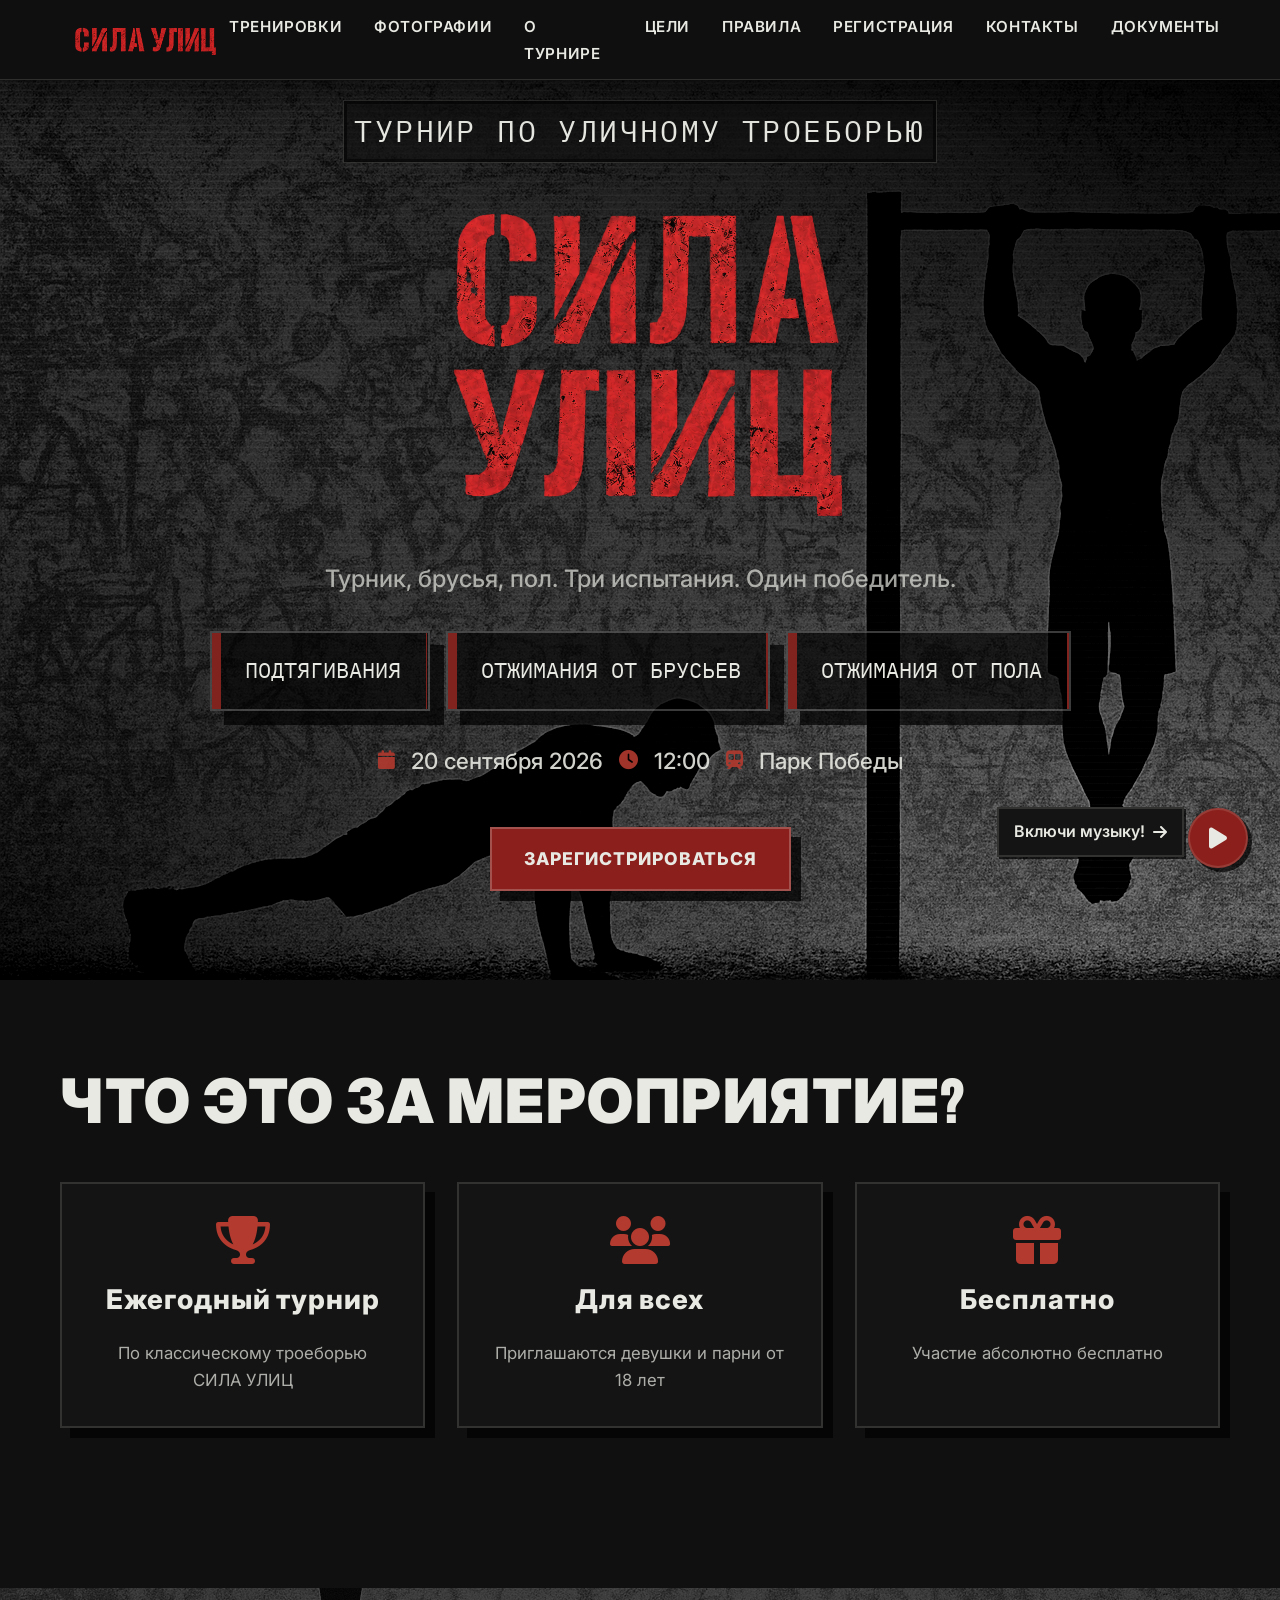
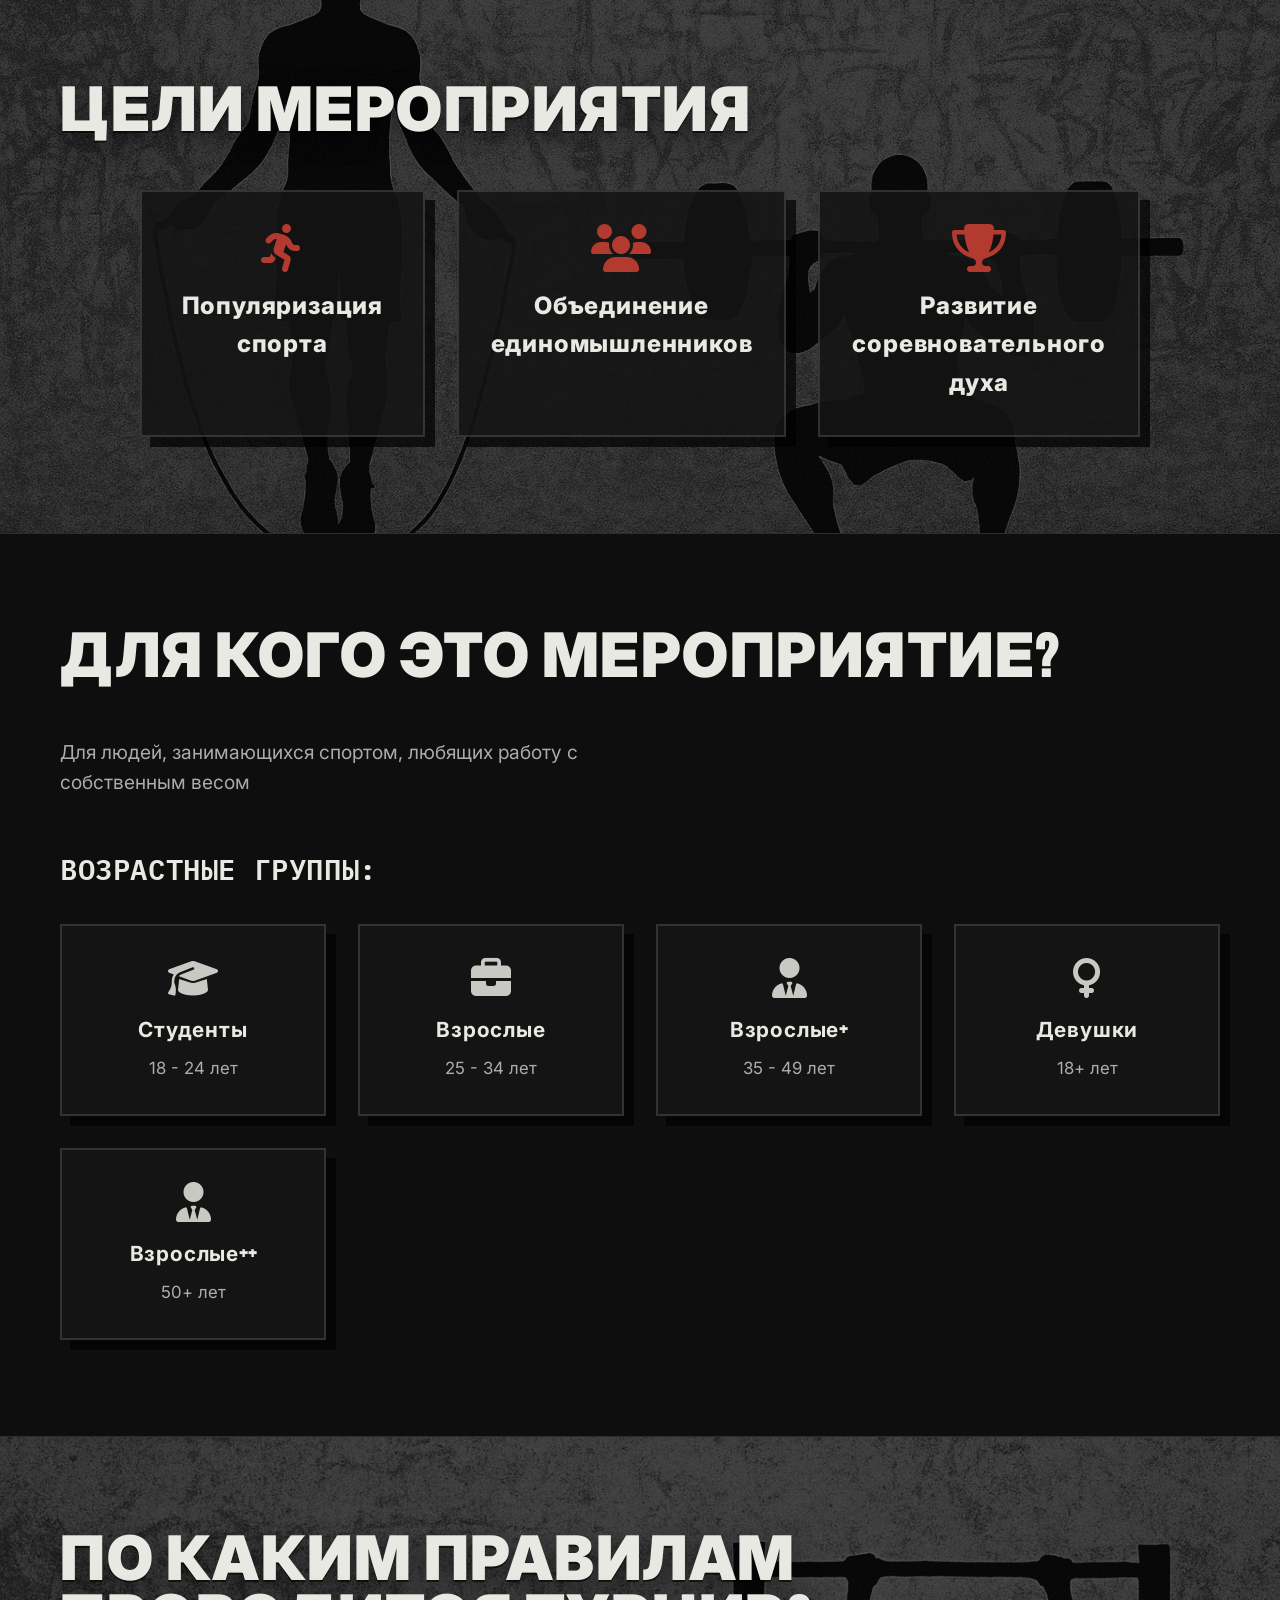
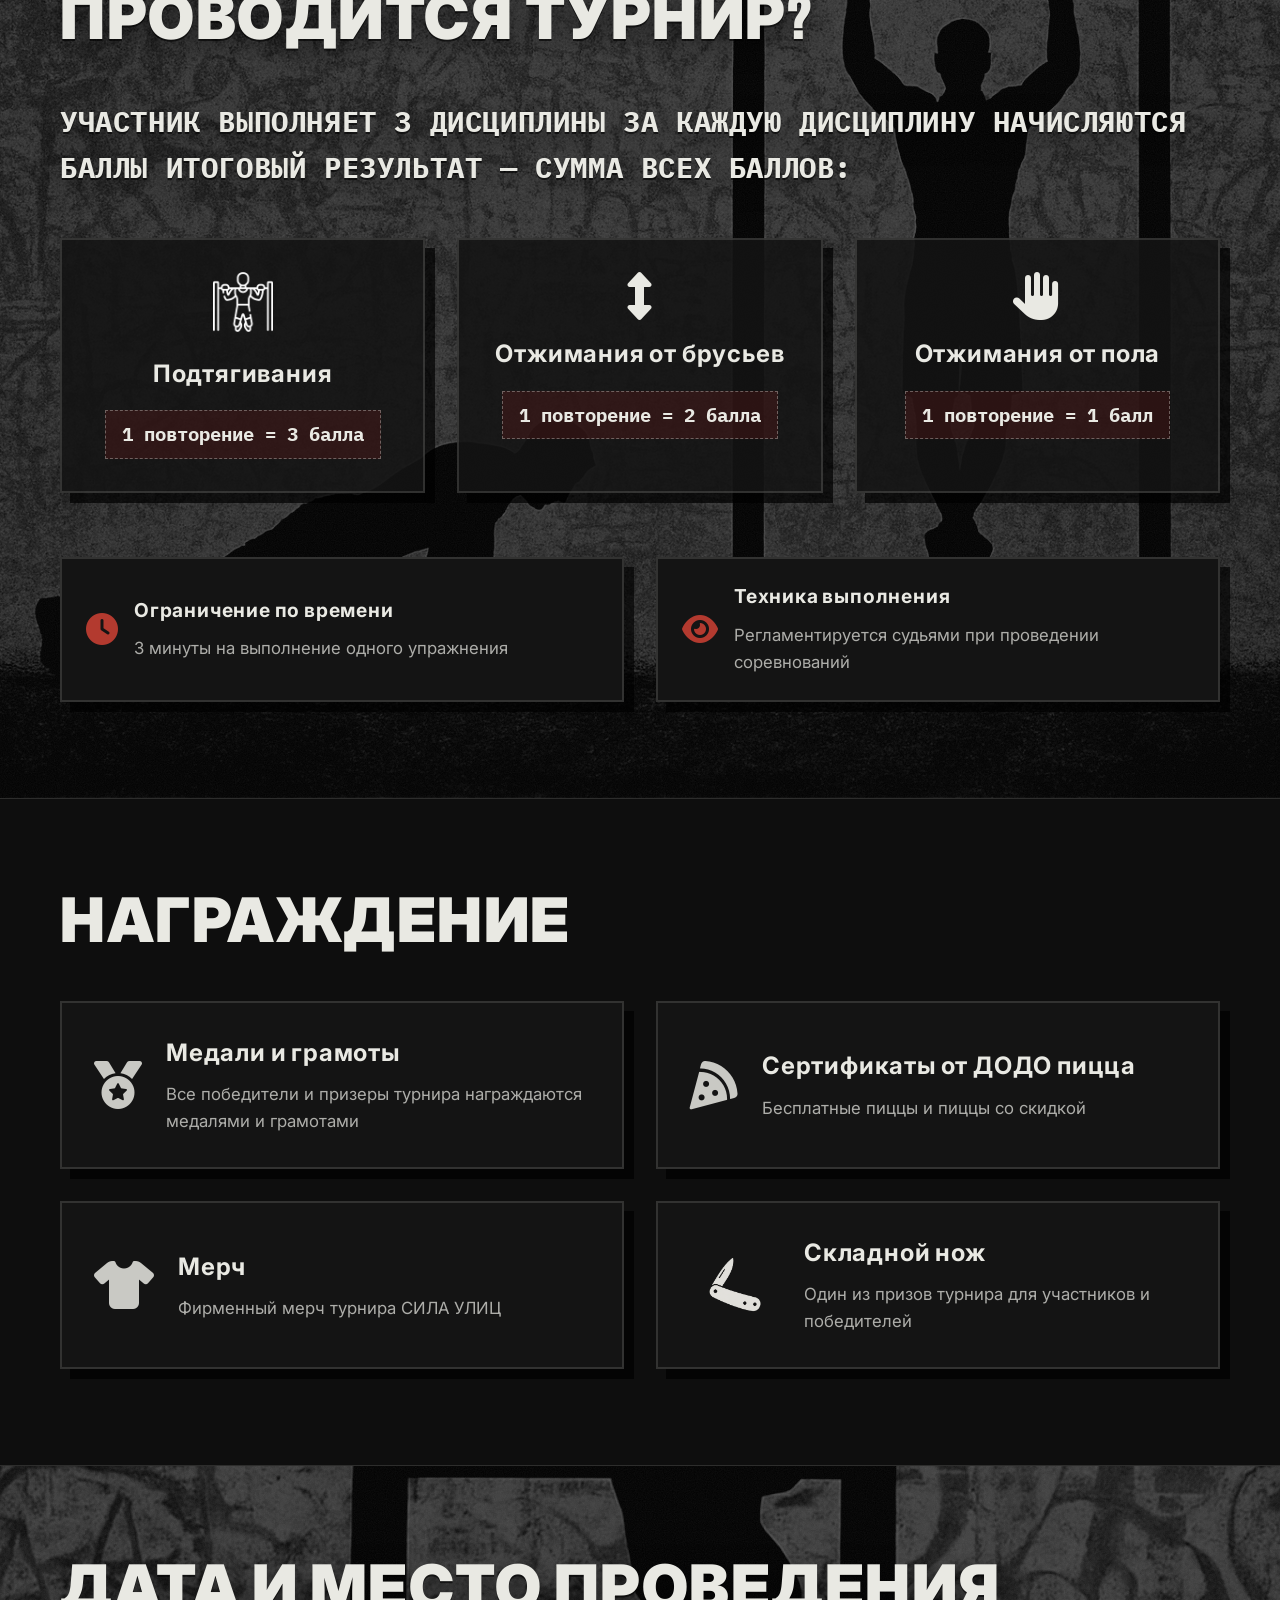
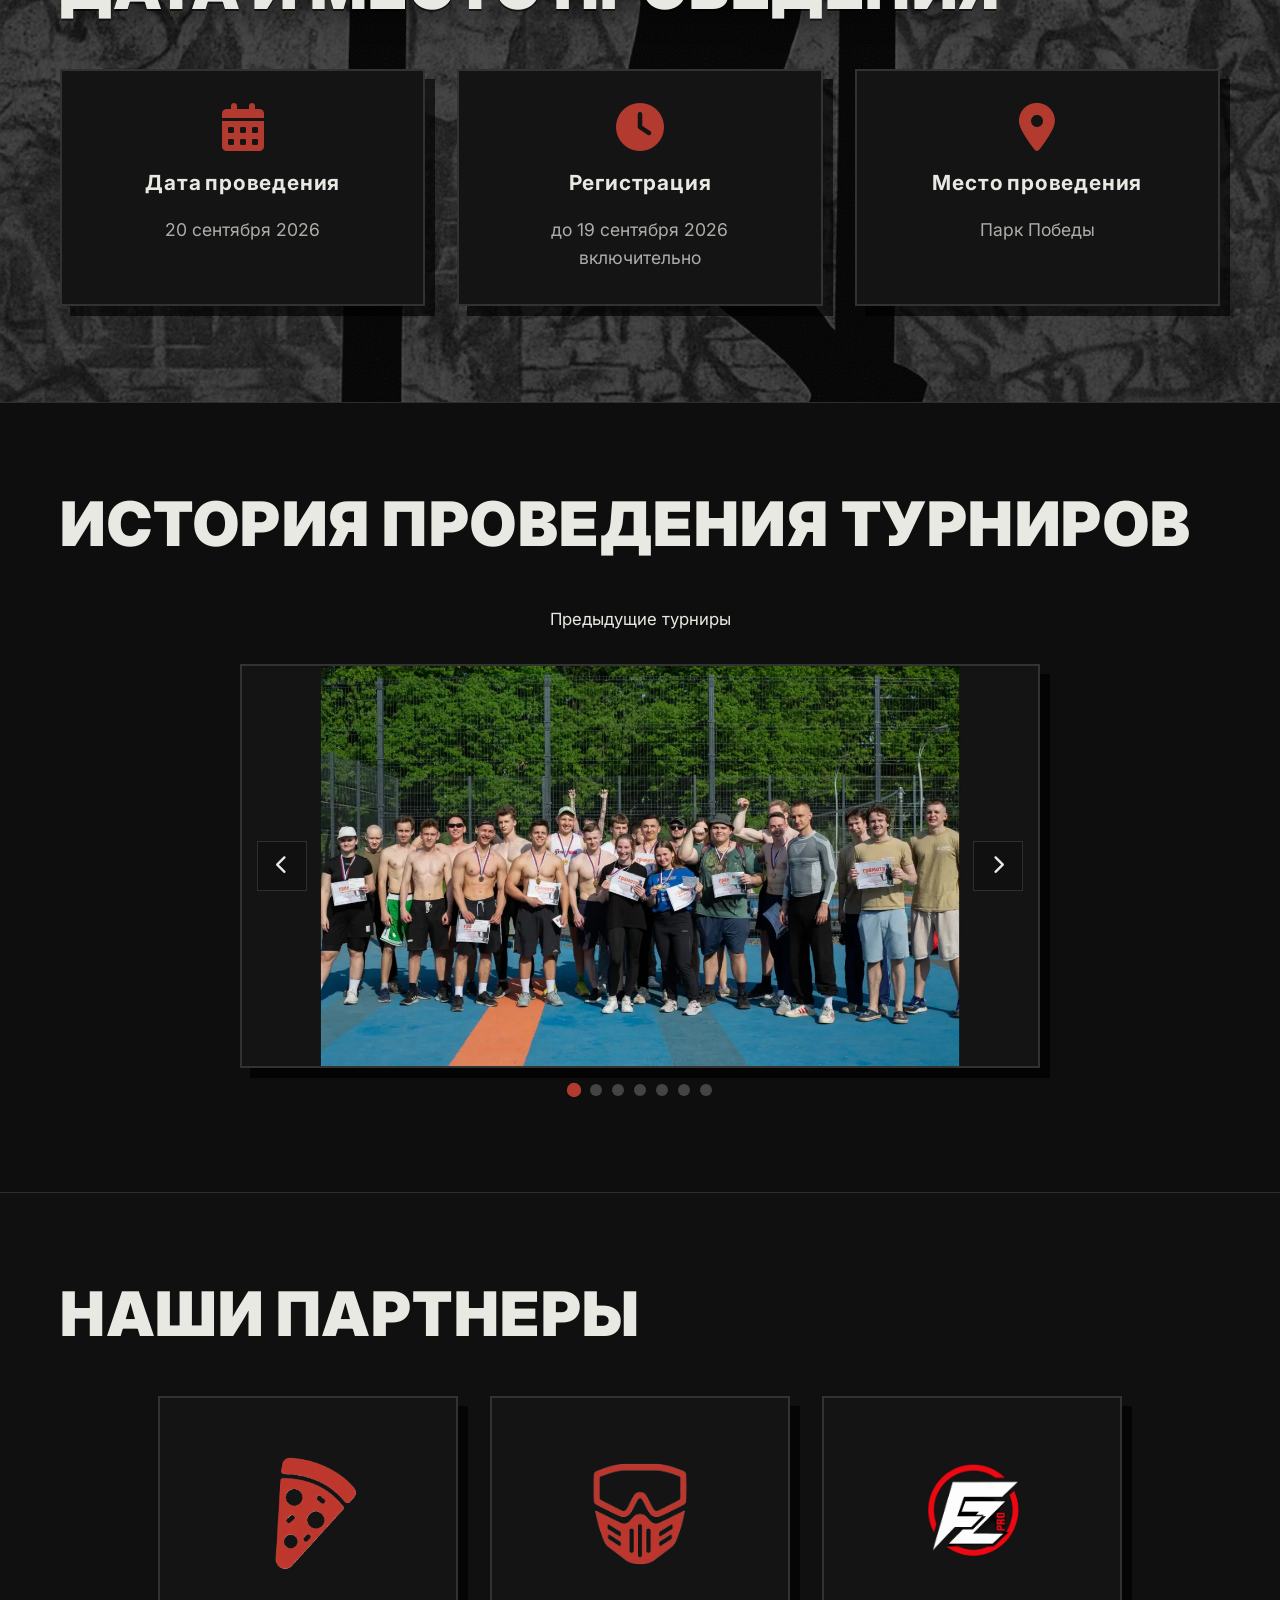
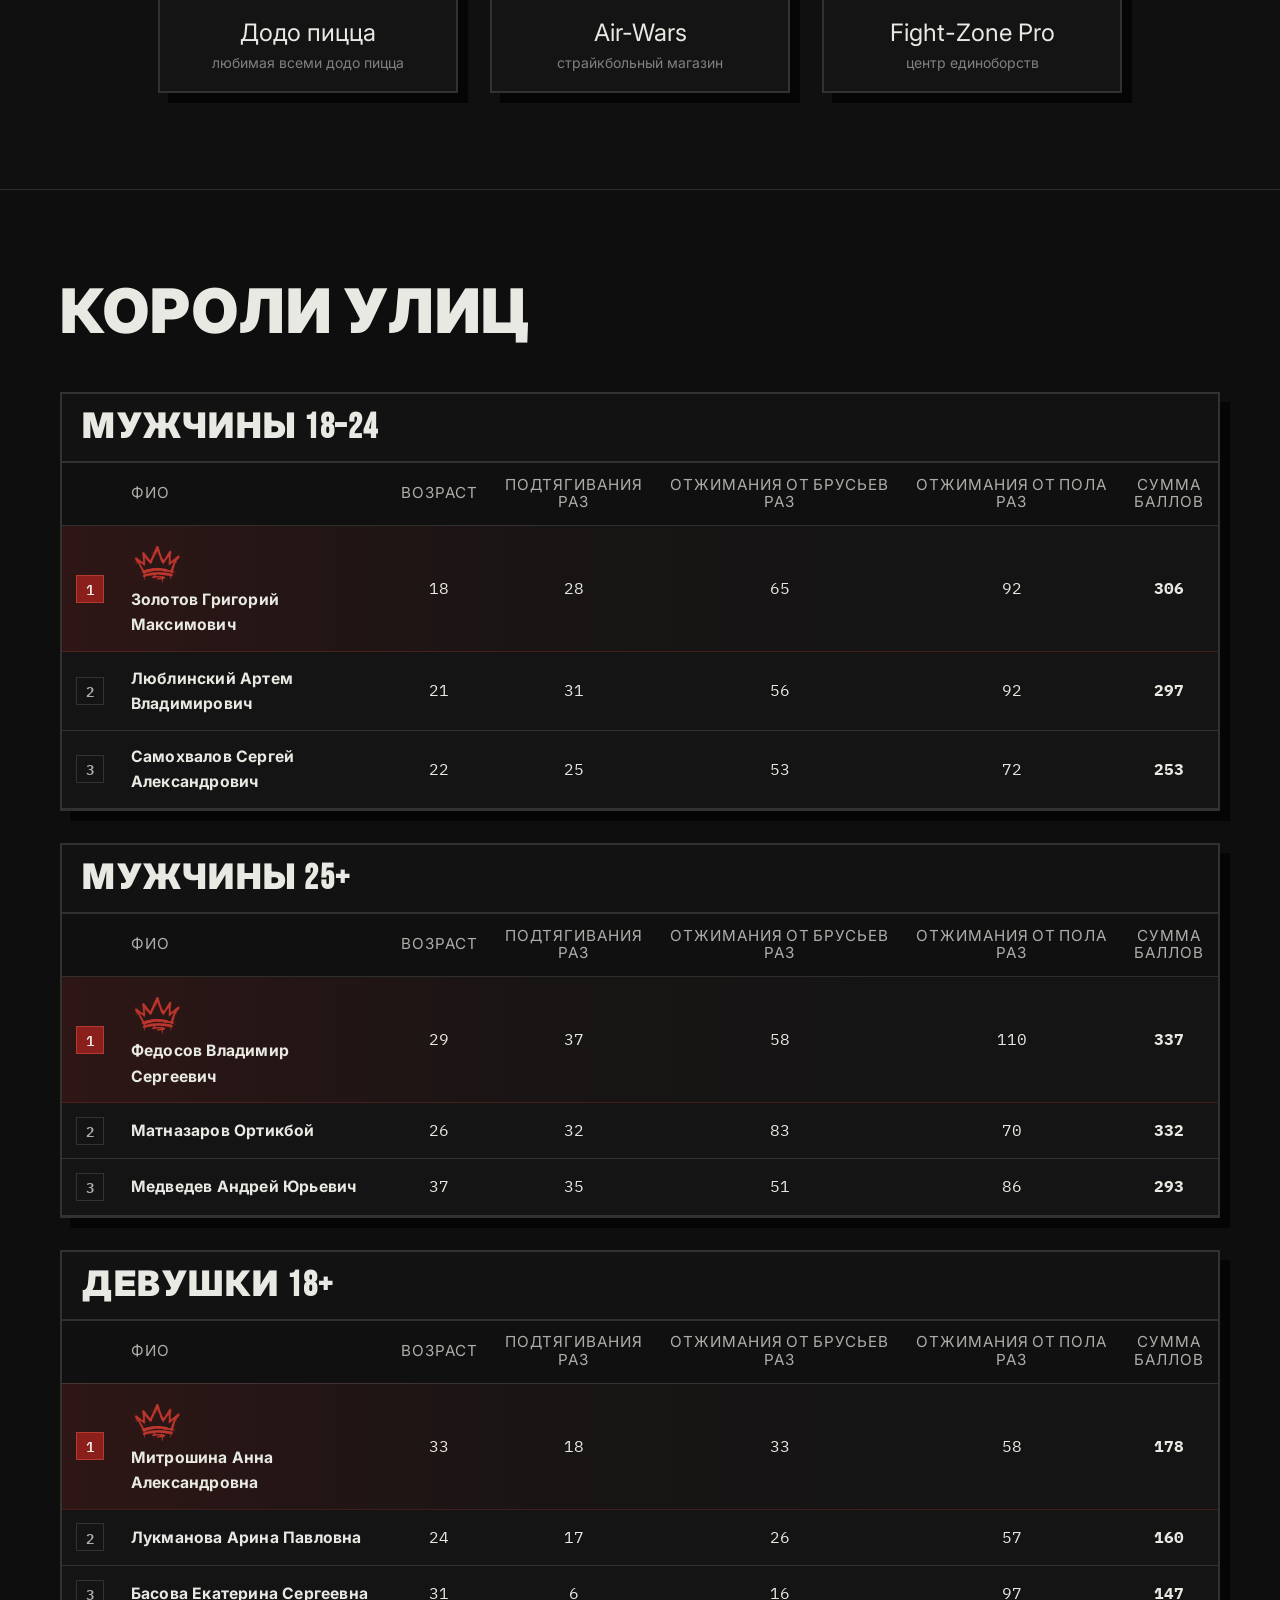
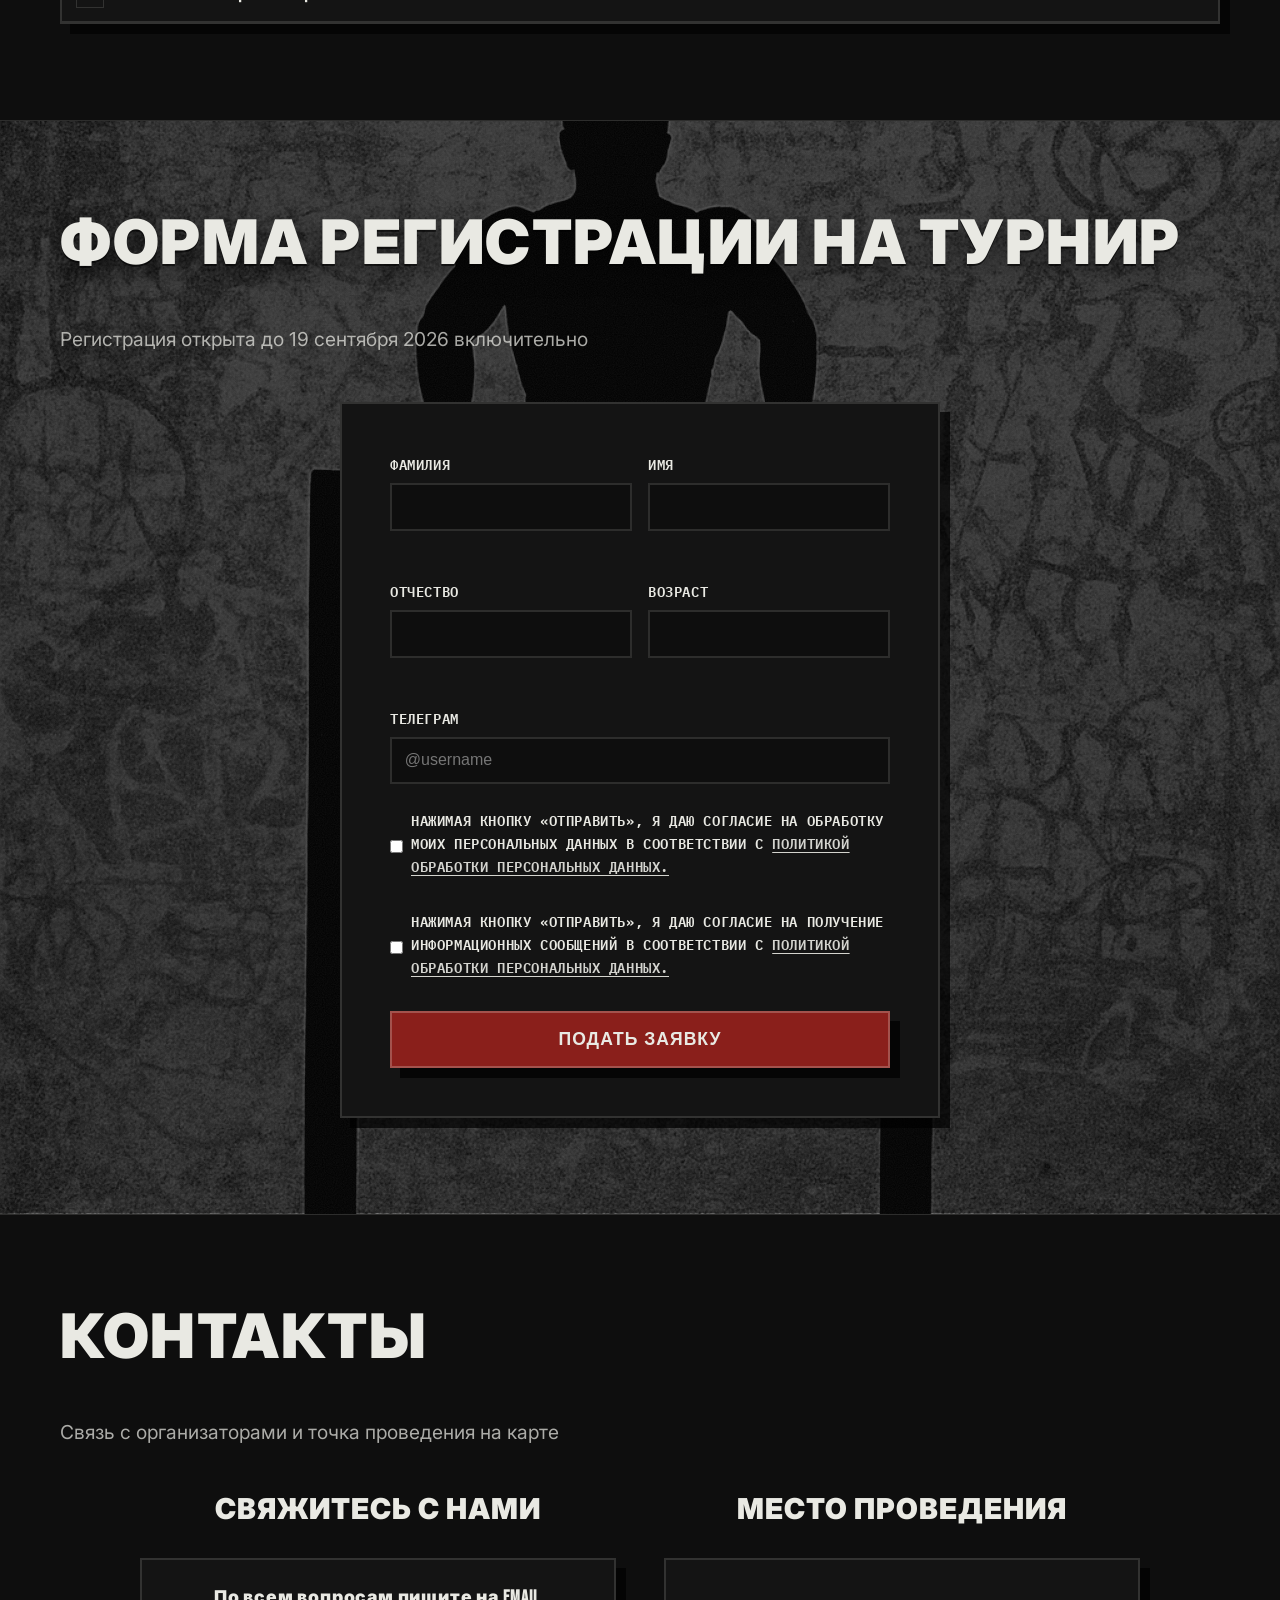
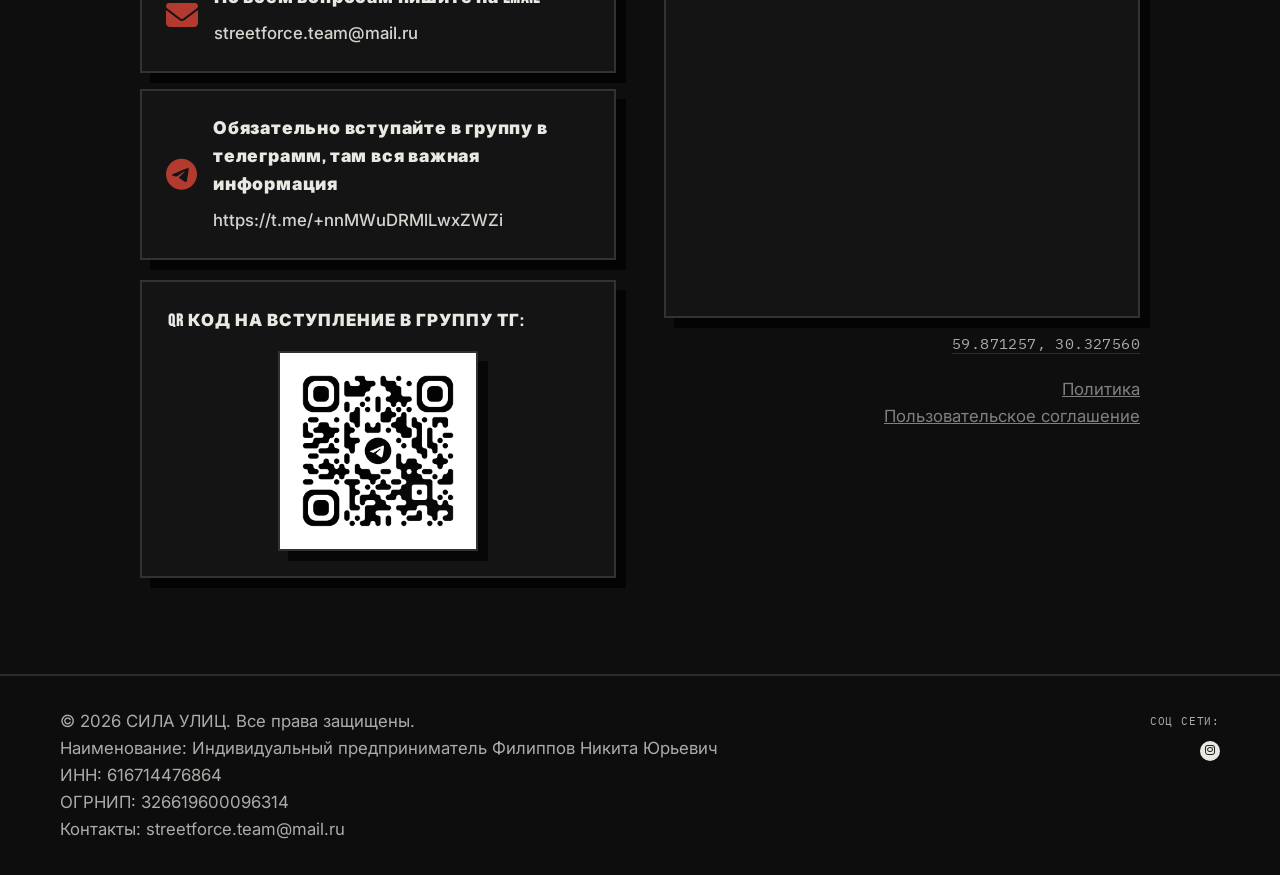
==== index.html @ 42da0ae5 "Add a photos album for Street Force #1 and close registration on 19 September. Co-authored-by: Curso" ====
<!DOCTYPE html>
<html lang="ru">
<head>
    <meta charset="UTF-8">
    <meta name="viewport" content="width=device-width, initial-scale=1.0, maximum-scale=1.0, user-scalable=no">
    <title>СИЛА УЛИЦ - Турнир по классическому троеборью</title>
    <link rel="icon" type="image/png" sizes="32x32" href="images/logoSmall.png">
    <link rel="stylesheet" href="styles.css?v=20260911d">
    <link href="https://fonts.googleapis.com/css2?family=Bebas+Neue&family=IBM+Plex+Mono:wght@400;500;600&family=Inter:wght@400;500;600;700;800;900&display=swap" rel="stylesheet">
    <link rel="stylesheet" href="https://cdnjs.cloudflare.com/ajax/libs/font-awesome/6.4.0/css/all.min.css">
</head>
<body>
    <!-- Header -->
    <div class="header-phantom"></div>
    <header class="header">
        <nav class="nav">
            <div class="container">
                <div class="nav-brand">
                    <a href="/" aria-label="На главную"><img class="nav-logo" src="images/logo.png" alt="СИЛА УЛИЦ"></a>
                </div>
                <ul class="nav-links">
                    <li><a href="/training">Тренировки</a></li>
                    <li><a href="/photos">Фотографии</a></li>
                    <li><a href="/#about">О турнире</a></li>
                    <li><a href="/#goals">Цели</a></li>
                    <li><a href="/#rules">Правила</a></li>
                    <li><a href="/#registration">Регистрация</a></li>
                    <li><a href="/#contacts">Контакты</a></li>
                    <li><a href="/#documents">Документы</a></li>
                </ul>
                <div class="nav-toggle">
                    <span></span>
                    <span></span>
                    <span></span>
                </div>
            </div>
        </nav>
    </header>

    <!-- Hero Section -->
    <section class="hero">
        <div class="hero-content">
            <div class="hero-kicker">ТУРНИР ПО УЛИЧНОМУ ТРОЕБОРЬЮ</div>
            <h1 class="hero-title hero-title-sila stencil-title"><img class="main-logo" src="images/logoSmall.png" alt="СИЛА УЛИЦ"></h1>
            <p class="hero-subtitle">Турник, брусья, пол. Три испытания. Один победитель.</p>
            <div class="hero-disciplines">
                <span class="discipline"><span>Подтягивания</span></span>
                <span class="discipline"><span>Отжимания от брусьев</span></span>
                <span class="discipline"><span>Отжимания от пола</span></span>
            </div>
            <div class="hero-date">
                <i class="fas fa-calendar"></i>
                <span>20 сентября 2026</span>
                <i class="fas fa-clock"></i>
                <span>12:00</span>
                <i class="fas fa-subway"></i>
                <span>Парк Победы</span>
            </div>
            <a href="#registration" class="cta-button">Зарегистрироваться</a>
        </div>
        <div class="hero-bg"></div>
    </section>

    <!-- About Section -->
    <section id="about" class="section">
        <div class="container">
            <h2 class="section-title">Что это за мероприятие?</h2>
            <div class="about-grid">
                <div class="about-card">
                    <i class="fas fa-trophy"></i>
                    <h3>Ежегодный турнир</h3>
                    <p>По классическому троеборью СИЛА УЛИЦ</p>
                </div>
                <div class="about-card">
                    <i class="fas fa-users"></i>
                    <h3>Для всех</h3>
                    <p>Приглашаются девушки и парни от 18 лет</p>
                </div>
                <div class="about-card">
                    <i class="fas fa-gift"></i>
                    <h3>Бесплатно</h3>
                    <p>Участие абсолютно бесплатно</p>
                </div>
            </div>
        </div>
    </section>

    <!-- Goals Section -->
    <section id="goals" class="section with-bg bg-sport">
        <div class="container">
            <h2 class="section-title">Цели мероприятия</h2>
            <div class="goals-content">
                <div class="goals-grid">
                    <div class="goal-card">
                        <i class="fas fa-running"></i>
                        <h3>Популяризация спорта</h3>
                    </div>
                    <div class="goal-card">
                        <i class="fas fa-users"></i>
                        <h3>Объединение единомышленников</h3>
                    </div>
                    <div class="goal-card">
                        <i class="fas fa-trophy"></i>
                        <h3>Развитие соревновательного духа</h3>
                    </div>
                </div>
            </div>
        </div>
    </section>

    <!-- Target Audience Section -->
    <section id="audience" class="section gray-bg">
        <div class="container">
            <h2 class="section-title">Для кого это мероприятие?</h2>
            <p class="section-subtitle">Для людей, занимающихся спортом, любящих работу с собственным весом</p>
            
            <div class="age-groups">
                <h3>Возрастные группы:</h3>
                <div class="groups-grid">
                    <div class="group-card">
                        <i class="fas fa-graduation-cap"></i>
                        <h4>Студенты</h4>
                        <p>18 - 24 лет</p>
                    </div>
                    <div class="group-card">
                        <i class="fas fa-briefcase"></i>
                        <h4>Взрослые</h4>
                        <p>25 - 34 лет</p>
                    </div>
                    <div class="group-card">
                        <i class="fas fa-user-tie"></i>
                        <h4>Взрослые+</h4>
                        <p>35 - 49 лет</p>
                    </div>
                    <div class="group-card">
                        <i class="fas fa-venus"></i>
                        <h4>Девушки</h4>
                        <p>18+ лет</p>
                    </div>
                    <div class="group-card">
                        <i class="fas fa-user-tie"></i>
                        <h4>Взрослые++</h4>
                        <p>50+ лет</p>
                    </div>
                </div>
            </div>
        </div>
    </section>

    <!-- Rules Section -->
    <section id="rules" class="section with-bg bg-pullups">
        <div class="container">
            <h2 class="section-title">По каким правилам проводится турнир?</h2>
            
            <div class="rules-content">
                <h3>УЧАСТНИК ВЫПОЛНЯЕТ 3 ДИСЦИПЛИНЫ ЗА КАЖДУЮ ДИСЦИПЛИНУ НАЧИСЛЯЮТСЯ БАЛЛЫ ИТОГОВЫЙ РЕЗУЛЬТАТ — СУММА ВСЕХ БАЛЛОВ:</h3>
                
                <div class="disciplines-grid">
                    <div class="discipline-card">
                        <img src="images/pull-up-bar.webp" alt="Подтягивания" class="discipline-icon">
                        <h4>Подтягивания</h4>
                        <div class="points">1 повторение = 3 балла</div>
                    </div>
                    <div class="discipline-card">
                        <i class="fas fa-arrows-alt-v"></i>
                        <h4>Отжимания от брусьев</h4>
                        <div class="points">1 повторение = 2 балла</div>
                    </div>
                    <div class="discipline-card">
                        <i class="fas fa-hand-paper"></i>
                        <h4>Отжимания от пола</h4>
                        <div class="points">1 повторение = 1 балл</div>
                    </div>
                </div>

                <div class="rules-details">
                    <div class="rule-item">
                        <i class="fas fa-clock"></i>
                        <div>
                            <h4>Ограничение по времени</h4>
                            <p>3 минуты на выполнение одного упражнения</p>
                        </div>
                    </div>
                    <div class="rule-item">
                        <i class="fas fa-eye"></i>
                        <div>
                            <h4>Техника выполнения</h4>
                            <p>Регламентируется судьями при проведении соревнований</p>
                        </div>
                    </div>
                </div>
            </div>
        </div>
    </section>

    <!-- Awards Section -->
    <section id="awards" class="section gray-bg">
        <div class="container">
            <h2 class="section-title">Награждение</h2>
            <div class="awards-content">
                <div class="award-item">
                    <i class="fas fa-medal"></i>
                    <div>
                        <h3>Медали и грамоты</h3>
                        <p>Все победители и призеры турнира награждаются медалями и грамотами</p>
                    </div>
                </div>
                <div class="award-item">
                    <i class="fas fa-pizza-slice"></i>
                    <div>
                        <h3>Сертификаты от ДОДО пицца</h3>
                        <p>Бесплатные пиццы и пиццы со скидкой</p>
                    </div>
                </div>
                <div class="award-item">
                    <i class="fas fa-shirt"></i>
                    <div>
                        <h3>Мерч</h3>
                        <p>Фирменный мерч турнира СИЛА УЛИЦ</p>
                    </div>
                </div>
                <div class="award-item">
                    <i class="fas fa-knife"></i>
                    <div>
                        <h3>Складной нож</h3>
                        <p>Один из призов турнира для участников и победителей</p>
                    </div>
                </div>
            </div>
        </div>
    </section>

    <!-- Event Info Section -->
    <section id="event-info" class="section with-bg bg-pushups">
        <div class="container">
            <h2 class="section-title">Дата и место проведения</h2>
            <div class="event-info-grid">
                <div class="info-card">
                    <i class="fas fa-calendar-alt"></i>
                    <h3>Дата проведения</h3>
                    <p>20 сентября 2026</p>
                </div>
                <div class="info-card">
                    <i class="fas fa-clock"></i>
                    <h3>Регистрация</h3>
                    <p>до 19 сентября 2026 включительно</p>
                </div>
                <div class="info-card">
                    <i class="fas fa-map-marker-alt"></i>
                    <h3>Место проведения</h3>
                    <p>Парк Победы</p>
                </div>
            </div>
        </div>
    </section>

    <!-- History Section -->
    <section id="history" class="section gray-bg">
        <div class="container">
            <h2 class="section-title">История проведения турниров</h2>
            <div class="history-content">
                <p>Предыдущие турниры</p>
                <div class="carousel-container">
                    <div class="carousel-wrapper">
                        <div class="carousel-track" id="carouselTrack">
                            <div class="carousel-slide">
                                <img src="images/1.webp" alt="Турнир 2024" class="carousel-img">
                            </div>
                            <div class="carousel-slide">
                                <img src="images/6.webp" alt="Участники турнира с наградами" class="carousel-img">
                            </div>
                            <div class="carousel-slide carousel-slide--video" data-rutube="10161363abff6031eccc1a99455b355e">
                                <div class="carousel-video" id="carouselVideo">
                                    <img src="images/highlight.webp" alt="Хайлайт турнира СИЛА УЛИЦ" class="carousel-poster">
                                    <button type="button" class="carousel-video-play" aria-label="Смотреть хайлайт турнира">
                                        <i class="fas fa-play"></i>
                                    </button>
                                </div>
                            </div>
                            <div class="carousel-slide">
                                <img src="images/2.webp" alt="Турнир 2024" class="carousel-img">
                            </div>
                            <div class="carousel-slide">
                                <img src="images/3.webp" alt="Турнир 2024" class="carousel-img">
                            </div>
                            <div class="carousel-slide">
                                <img src="images/4.webp" alt="Турнир 2024" class="carousel-img">
                            </div>
                            <div class="carousel-slide">
                                <img src="images/5.webp" alt="Турнир 2024" class="carousel-img">
                            </div>
                        </div>
                        <button class="carousel-btn carousel-prev" id="prevBtn">
                            <i class="fas fa-chevron-left"></i>
                        </button>
                        <button class="carousel-btn carousel-next" id="nextBtn">
                            <i class="fas fa-chevron-right"></i>
                        </button>
                    </div>
                    <div class="carousel-indicators" id="carouselIndicators">
                        <span class="indicator active" data-slide="0"></span>
                        <span class="indicator" data-slide="1"></span>
                        <span class="indicator" data-slide="2"></span>
                        <span class="indicator" data-slide="3"></span>
                        <span class="indicator" data-slide="4"></span>
                        <span class="indicator" data-slide="5"></span>
                        <span class="indicator" data-slide="6"></span>
                    </div>
                </div>
            </div>
        </div>
    </section>

    <!-- Partners Section -->
    <section id="partners" class="section">
        <div class="container">
            <h2 class="section-title">Наши партнеры</h2>
            <div class="partners-content">
                <a class="partner-logo" href="https://dodopizza.ru/" target="_blank" rel="noopener noreferrer" style="text-decoration: none; color: inherit; flex-direction: column; display: flex; align-items: center;">
                    <img src="images/pizza.png" alt="Пицца" class="partner-img" style="height: 200px;">
                    <p style="font-size: 24px;">Додо пицца</p>
                    <p style="font-size: 14px; color: gray;">любимая всеми додо пицца</p>
                </a>
                <a class="partner-logo" href="https://air-wars.ru/" target="_blank" rel="noopener noreferrer" style="text-decoration: none; color: inherit; flex-direction: column; display: flex; align-items: center;">
                    <img src="images/mask.png" alt="Маска" class="partner-img" style="margin: auto; width: 50%; height: auto;">
                    <p style="font-size: 24px;">Air-Wars</p>
                    <p style="font-size: 14px; color: gray;">страйкбольный магазин</p>
                </a>
                <a class="partner-logo" href="https://fight-zone.pro/" target="_blank" rel="noopener noreferrer" style="text-decoration: none; color: inherit; flex-direction: column; display: flex; align-items: center;">
                    <img src="images/sponsor3.png" alt="Маска" class="partner-img" style="margin: auto; width: 50%; height: auto;">
                    <p style="font-size: 24px;">Fight-Zone Pro</p>
                    <p style="font-size: 14px; color: gray;">центр единоборств</p>
                </a>
            </div>
        </div>
    </section>

    <!-- Kings Section -->
    <section id="kings" class="section gray-bg">
        <div class="container">
            <h2 class="section-title">Короли улиц</h2>

            <div class="kings-boards">
                <article class="kings-board">
                    <h3 class="kings-board-title">Мужчины 18–24</h3>
                    <div class="kings-table-wrap">
                        <table class="kings-table">
                            <thead>
                                <tr>
                                    <th scope="col" class="kings-col-place"><span class="visually-hidden">Место</span></th>
                                    <th scope="col">ФИО</th>
                                    <th scope="col">Возраст</th>
                                    <th scope="col">Подтягивания<br>раз</th>
                                    <th scope="col">Отжимания от брусьев<br>раз</th>
                                    <th scope="col">Отжимания от пола<br>раз</th>
                                    <th scope="col">Сумма<br>баллов</th>
                                </tr>
                            </thead>
                            <tbody>
                                <tr class="kings-row kings-row--first">
                                    <td data-label="Место" class="kings-col-place"><span class="kings-place">1</span></td>
                                    <td data-label="ФИО">
                                        <div class="kings-name kings-name--first">
                                            <img class="kings-crown" src="images/crown.png" width="52" height="42" alt="">
                                            <span>Золотов Григорий Максимович</span>
                                        </div>
                                    </td>
                                    <td data-label="Возраст">18</td>
                                    <td data-label="Подтягивания, раз">28</td>
                                    <td data-label="Отжимания от брусьев, раз">65</td>
                                    <td data-label="Отжимания от пола, раз">92</td>
                                    <td data-label="Сумма баллов" class="kings-total">306</td>
                                </tr>
                                <tr class="kings-row">
                                    <td data-label="Место" class="kings-col-place"><span class="kings-place">2</span></td>
                                    <td data-label="ФИО"><span class="kings-name">Люблинский Артем Владимирович</span></td>
                                    <td data-label="Возраст">21</td>
                                    <td data-label="Подтягивания, раз">31</td>
                                    <td data-label="Отжимания от брусьев, раз">56</td>
                                    <td data-label="Отжимания от пола, раз">92</td>
                                    <td data-label="Сумма баллов" class="kings-total">297</td>
                                </tr>
                                <tr class="kings-row">
                                    <td data-label="Место" class="kings-col-place"><span class="kings-place">3</span></td>
                                    <td data-label="ФИО"><span class="kings-name">Самохвалов Сергей Александрович</span></td>
                                    <td data-label="Возраст">22</td>
                                    <td data-label="Подтягивания, раз">25</td>
                                    <td data-label="Отжимания от брусьев, раз">53</td>
                                    <td data-label="Отжимания от пола, раз">72</td>
                                    <td data-label="Сумма баллов" class="kings-total">253</td>
                                </tr>
                            </tbody>
                        </table>
                    </div>
                </article>

                <article class="kings-board">
                    <h3 class="kings-board-title">Мужчины 25+</h3>
                    <div class="kings-table-wrap">
                        <table class="kings-table">
                            <thead>
                                <tr>
                                    <th scope="col" class="kings-col-place"><span class="visually-hidden">Место</span></th>
                                    <th scope="col">ФИО</th>
                                    <th scope="col">Возраст</th>
                                    <th scope="col">Подтягивания<br>раз</th>
                                    <th scope="col">Отжимания от брусьев<br>раз</th>
                                    <th scope="col">Отжимания от пола<br>раз</th>
                                    <th scope="col">Сумма<br>баллов</th>
                                </tr>
                            </thead>
                            <tbody>
                                <tr class="kings-row kings-row--first">
                                    <td data-label="Место" class="kings-col-place"><span class="kings-place">1</span></td>
                                    <td data-label="ФИО">
                                        <div class="kings-name kings-name--first">
                                            <img class="kings-crown" src="images/crown.png" width="52" height="42" alt="">
                                            <span>Федосов Владимир Сергеевич</span>
                                        </div>
                                    </td>
                                    <td data-label="Возраст">29</td>
                                    <td data-label="Подтягивания, раз">37</td>
                                    <td data-label="Отжимания от брусьев, раз">58</td>
                                    <td data-label="Отжимания от пола, раз">110</td>
                                    <td data-label="Сумма баллов" class="kings-total">337</td>
                                </tr>
                                <tr class="kings-row">
                                    <td data-label="Место" class="kings-col-place"><span class="kings-place">2</span></td>
                                    <td data-label="ФИО"><span class="kings-name">Матназаров Ортикбой</span></td>
                                    <td data-label="Возраст">26</td>
                                    <td data-label="Подтягивания, раз">32</td>
                                    <td data-label="Отжимания от брусьев, раз">83</td>
                                    <td data-label="Отжимания от пола, раз">70</td>
                                    <td data-label="Сумма баллов" class="kings-total">332</td>
                                </tr>
                                <tr class="kings-row">
                                    <td data-label="Место" class="kings-col-place"><span class="kings-place">3</span></td>
                                    <td data-label="ФИО"><span class="kings-name">Медведев Андрей Юрьевич</span></td>
                                    <td data-label="Возраст">37</td>
                                    <td data-label="Подтягивания, раз">35</td>
                                    <td data-label="Отжимания от брусьев, раз">51</td>
                                    <td data-label="Отжимания от пола, раз">86</td>
                                    <td data-label="Сумма баллов" class="kings-total">293</td>
                                </tr>
                            </tbody>
                        </table>
                    </div>
                </article>

                <article class="kings-board">
                    <h3 class="kings-board-title">Девушки 18+</h3>
                    <div class="kings-table-wrap">
                        <table class="kings-table">
                            <thead>
                                <tr>
                                    <th scope="col" class="kings-col-place"><span class="visually-hidden">Место</span></th>
                                    <th scope="col">ФИО</th>
                                    <th scope="col">Возраст</th>
                                    <th scope="col">Подтягивания<br>раз</th>
                                    <th scope="col">Отжимания от брусьев<br>раз</th>
                                    <th scope="col">Отжимания от пола<br>раз</th>
                                    <th scope="col">Сумма<br>баллов</th>
                                </tr>
                            </thead>
                            <tbody>
                                <tr class="kings-row kings-row--first">
                                    <td data-label="Место" class="kings-col-place"><span class="kings-place">1</span></td>
                                    <td data-label="ФИО">
                                        <div class="kings-name kings-name--first">
                                            <img class="kings-crown" src="images/crown.png" width="52" height="42" alt="">
                                            <span>Митрошина Анна Александровна</span>
                                        </div>
                                    </td>
                                    <td data-label="Возраст">33</td>
                                    <td data-label="Подтягивания, раз">18</td>
                                    <td data-label="Отжимания от брусьев, раз">33</td>
                                    <td data-label="Отжимания от пола, раз">58</td>
                                    <td data-label="Сумма баллов" class="kings-total">178</td>
                                </tr>
                                <tr class="kings-row">
                                    <td data-label="Место" class="kings-col-place"><span class="kings-place">2</span></td>
                                    <td data-label="ФИО"><span class="kings-name">Лукманова Арина Павловна</span></td>
                                    <td data-label="Возраст">24</td>
                                    <td data-label="Подтягивания, раз">17</td>
                                    <td data-label="Отжимания от брусьев, раз">26</td>
                                    <td data-label="Отжимания от пола, раз">57</td>
                                    <td data-label="Сумма баллов" class="kings-total">160</td>
                                </tr>
                                <tr class="kings-row">
                                    <td data-label="Место" class="kings-col-place"><span class="kings-place">3</span></td>
                                    <td data-label="ФИО"><span class="kings-name">Басова Екатерина Сергеевна</span></td>
                                    <td data-label="Возраст">31</td>
                                    <td data-label="Подтягивания, раз">6</td>
                                    <td data-label="Отжимания от брусьев, раз">16</td>
                                    <td data-label="Отжимания от пола, раз">97</td>
                                    <td data-label="Сумма баллов" class="kings-total">147</td>
                                </tr>
                            </tbody>
                        </table>
                    </div>
                </article>
            </div>
        </div>
    </section>

    <!-- Registration Section -->
    <section id="registration" class="section with-bg bg-dips">
        <div class="container">
            <h2 class="section-title" id="registration-title">Форма регистрации на турнир</h2>
            <p class="section-subtitle">Регистрация открыта до 19 сентября 2026 включительно</p>

            <!-- Скрыто временно: сообщение о прошедшем летнем турнире -->
            <div class="registration-cta" style="display: none;" hidden>
                <div class="registration-cta-panel">
                    <p class="registration-cta-headline">Летний турнир уже прошёл</p>
                    <p class="registration-cta-sub">
                        Следующее мероприятие планируется на <span class="registration-cta-date">15&nbsp;сентября</span>
                    </p>
                    <p class="registration-cta-text">
                        Вступай в диалог в Telegram — следи за новостями, тренируйся вместе с нами и общайся в нашем чате.
                    </p>
                    <div class="registration-cta-action">
                        <img class="group-qr" src="images/group-qr.webp" alt="QR Телеграм">
                        <a href="https://t.me/+nnMWuDRMlLwxZWZi" target="_blank" rel="noopener noreferrer" class="cta-button">Перейти в Telegram</a>
                    </div>
                </div>
            </div>

            <form class="registration-form" id="registration-form">
                <div class="form-row">
                    <div class="form-group">
                        <label for="surname">Фамилия</label>
                        <input type="text" id="surname" name="surname" required>
                    </div>
                    <div class="form-group">
                        <label for="name">Имя</label>
                        <input type="text" id="name" name="name" required>
                    </div>
                </div>
                <div class="form-row">
                    <div class="form-group">
                        <label for="patronymic">Отчество</label>
                        <input type="text" id="patronymic" name="patronymic">
                    </div>
                    <div class="form-group">
                        <label for="age">Возраст</label>
                        <input type="number" id="age" name="age" min="18" required>
                    </div>
                </div>
                <div class="form-group">
                    <label for="telegram">Телеграм</label>
                    <input type="text" id="telegram" name="telegram" placeholder="@username" required>
                </div>
                <div class="form-group checkbox-group">
                    <input type="checkbox" id="privacy" name="privacy" required>
                    <label for="privacy">Нажимая кнопку «Отправить», я даю согласие на обработку моих персональных данных в соответствии с <a href="agreement1.docx" style="text-decoration: underline;">Политикой обработки персональных данных.</a></label>
                </div>
                <div class="form-group checkbox-group">
                    <input type="checkbox" id="privacy-messages" name="privacy-messages" required>
                    <label for="privacy-messages">Нажимая кнопку «Отправить», я даю согласие НА ПОЛУЧЕНИЕ ИНФОРМАЦИОННЫХ СООБЩЕНИЙ в соответствии с <a href="agreement2.docx" style="text-decoration: underline;">Политикой обработки персональных данных.</a></label>
                </div>
                <button type="submit" class="submit-button">Подать заявку</button>
            </form>
            <div id="registration-success" style="display: none; text-align: center; padding: 40px 0; text-transform: uppercase;">
                <h3 style="font-size: 1.5rem; margin-bottom: 20px;">ЗАЯВКА УСПЕШНО ОТПРАВЛЕНА!</h3>
                <p style="margin-bottom: 20px; font-weight: bold;"><span style="color: var(--accent);">ОБЯЗАТЕЛЬНО ВСТУПАЙТЕ</span> В ДИАЛОГ В ТЕЛЕГРАММ, ТАМ ВСЕ ПОДРОБНОСТИ О ТУРНИРЕ, ВРЕМЯ ПРОВЕДЕНИЯ ИМЕННО ВАШЕЙ ГРУППЫ И МНОГОЕ ДРУГОЕ:</p>
                <img src="images/group-qr.webp" alt="QR Телеграм" style="max-width: 250px; border-radius: 10px; margin-bottom: 30px;">
                <br>
                <a href="https://t.me/+nnMWuDRMlLwxZWZi" target="_blank" class="cta-button" style="display: inline-block;">ПЕРЕЙТИ В TELEGRAM</a>
            </div>
        </div>
    </section>

    <!-- Contacts Section -->
    <section id="contacts" class="section gray-bg">
        <div class="container">
            <h2 class="section-title">Контакты</h2>
            <p class="section-subtitle">Связь с организаторами и точка проведения на карте</p>

            <div class="contacts-layout">
                <div class="contacts-info">
                    <h3>Свяжитесь с нами</h3>

                    <div class="contact-item">
                        <i class="fas fa-envelope"></i>
                        <div>
                            <h4>По всем вопросам пишите на Email</h4>
                            <a href="mailto:streetforce.team@mail.ru">streetforce.team@mail.ru</a>
                        </div>
                    </div>

                    <div class="contact-item">
                        <i class="fab fa-telegram"></i>
                        <div>
                            <h4>Обязательно вступайте в группу в телеграмм, там вся важная информация</h4>
                            <a href="https://t.me/+nnMWuDRMlLwxZWZi" target="_blank" rel="noopener noreferrer">https://t.me/+nnMWuDRMlLwxZWZi</a>
                        </div>
                    </div>

                    <div class="social-card">
                        <div class="social-card-title">QR код на вступление в группу тг:</div>
                        <div class="social-card-content">
                            <img class="group-qr" src="images/group-qr.webp" alt="группа qr">
                        </div>
                    </div>
                </div>

                <div class="contacts-map">
                    <h3>Место проведения</h3>
                    <div class="map-container">
                        <iframe
                            title="Яндекс карта — место проведения"
                            src="https://yandex.ru/map-widget/v1/?ll=30.327560%2C59.871257&amp;z=16&amp;pt=30.327560,59.871257,pm2rdm"
                            loading="lazy">
                        </iframe>
                    </div>
                    <p class="map-coords">
                        <a href="https://yandex.ru/maps/?ll=30.327560%2C59.871257&amp;z=16&amp;pt=30.327560,59.871257" target="_blank" rel="noopener noreferrer">59.871257, 30.327560</a>
                    </p>
                    <div id="documents" class="contacts-docs">
                        <p>
                            <a style="color: gray !important;" href="politics.docx">Политика</a>
                        </p>
                        <p>
                            <a style="color: gray !important;" href="user-agreement.docx">Пользовательское соглашение</a>
                        </p>
                    </div>
                </div>
            </div>
        </div>
    </section>

    <!-- Footer -->
    <footer class="footer">
        <div class="container">
            <div class="footer-copy">
                <div class="footer-legal">
                    <p>&copy; 2026 СИЛА УЛИЦ. Все права защищены.</p>
                    <p>Наименование: Индивидуальный предприниматель Филиппов Никита Юрьевич</p>
                    <p>ИНН: 616714476864</p>
                    <p>ОГРНИП: 326619600096314</p>
                    <p>Контакты: streetforce.team@mail.ru</p>
                </div>
                <div class="footer-socials">
                    <span class="footer-socials-label">соц сети:</span>
                    <a class="footer-social" href="https://www.instagram.com/sila.ulic/" target="_blank" rel="noopener noreferrer" aria-label="Instagram СИЛА УЛИЦ">
                        <i class="fab fa-instagram" aria-hidden="true"></i>
                    </a>
                </div>
            </div>
        </div>
    </footer>

    <!-- Audio Player -->
    <audio id="bg-audio" src="images/soundtrack.mp3" type="audio/mpeg" preload="auto" loop></audio>
    <div id="audio-tooltip" class="audio-tooltip">Включи музыку! <i class="fas fa-arrow-right bx-fade-right"></i></div>
    <button id="audio-toggle-btn" class="audio-toggle-btn" aria-label="Play/Pause Music">
        <i class="fas fa-play"></i>
    </button>

    <!-- Image Modal -->
    <div id="imageModal" class="image-modal">
        <span class="modal-close" id="modalClose">&times;</span>
        <button class="modal-nav modal-prev" id="modalPrev">
            <i class="fas fa-chevron-left"></i>
        </button>
        <div class="modal-content-wrapper">
            <img class="modal-content" id="modalImg">
        </div>
        <button class="modal-nav modal-next" id="modalNext">
            <i class="fas fa-chevron-right"></i>
        </button>
    </div>

    <script src="script.js"></script>
</body>
</html>
---- styles.css ----
/* Reset and Base Styles */
:root {
    /* Brutalist poster palette */
    --accent: #8a1f1b;         /* кирпично-красный */
    --accent-2: #b33a2f;       /* brighter accent for hovers */
    --ink: #0b0b0b;            /* deep black */
    --charcoal: #101010;       /* page background */
    --panel: #141414;          /* panels */
    --paper: #e9e9e3;          /* off-white */
    --muted: rgba(233,233,227,0.72);
    --line: rgba(233,233,227,0.14);
    --line-2: rgba(233,233,227,0.08);

    --radius: 0px;
    --stroke: 2px;
    --shadow: 10px;

    --font-sans: "Inter", system-ui, -apple-system, Segoe UI, Roboto, Arial, sans-serif;
    --font-display: "Bebas Neue", "Inter", system-ui, sans-serif;
    --font-mono: "IBM Plex Mono", ui-monospace, SFMono-Regular, Menlo, Monaco, Consolas, "Liberation Mono", "Courier New", monospace;
}
* {
    margin: 0;
    padding: 0;
    box-sizing: border-box;
}

html {
    overflow-x: hidden;
    max-width: 100%;
}

body {
    font-family: var(--font-sans);
    line-height: 1.6;
    color: var(--paper);
    scroll-behavior: smooth;
    background: var(--charcoal);
    font-size: 1.05rem;
    overflow-x: hidden;
    max-width: 100%;
}

.registration-form a {
    color: rgba(233,233,227,0.9);
    text-underline-offset: 3px;
}
.registration-form a:hover { color: var(--paper); }

.container {
    width: 100%;
    max-width: 1200px;
    margin: 0 auto;
    padding: 0 20px;
}

/* Global background grid + film grain */
body::before {
    content: "";
    position: fixed;
    inset: 0;
    pointer-events: none;
    background:
        linear-gradient(transparent 0, transparent 23px, var(--line-2) 24px),
        linear-gradient(90deg, transparent 0, transparent 23px, var(--line-2) 24px);
    background-size: 24px 24px;
    opacity: 0.45;
    mix-blend-mode: soft-light;
    z-index: 0;
}
body::after {
    content: "";
    position: fixed;
    inset: 0;
    pointer-events: none;
    background-image: url("data:image/svg+xml,%3Csvg xmlns='http://www.w3.org/2000/svg' width='180' height='180' viewBox='0 0 180 180'%3E%3Cfilter id='n'%3E%3CfeTurbulence type='fractalNoise' baseFrequency='0.75' numOctaves='2' stitchTiles='stitch'/%3E%3CfeColorMatrix type='saturate' values='0'/%3E%3C/filter%3E%3Crect width='180' height='180' filter='url(%23n)' opacity='0.06'/%3E%3C/svg%3E");
    mix-blend-mode: overlay;
    z-index: 0;
}
body > * {
    position: relative;
    z-index: 1;
}

.header-phantom {
    height: 80px;
    width: 100%;
}

/* Header */
.header {
    height: 80px;
    display: flex;
    align-items: center;
    position: fixed;
    top: 0;
    width: 100%;
    background: rgba(16, 16, 16, 0.78);
    backdrop-filter: blur(12px);
    z-index: 1000;
    border-bottom: 1px solid var(--line);
    box-shadow: 0 14px 40px rgba(0,0,0,0.45);
}

.nav {
    width: 100%;
    padding: 1rem 0;
}

.nav .container {
    display: flex;
    width: 100%;
    justify-content: space-between;
    align-items: center;
}

.nav-brand h1 {
    font-size: 1.8rem;
    font-weight: 900;
    color: var(--paper);
    letter-spacing: 2px;
    font-family: var(--font-display);
    text-transform: uppercase;
}

.nav-brand a {
    display: inline-block;
    line-height: 0;
    text-decoration: none;
}

.nav-brand a:focus-visible {
    outline: 2px solid var(--accent-2);
    outline-offset: 4px;
}

.nav-logo {
    transform: translateY(4px);
    width: 170px;
    object-fit: contain;
    max-width: 100%;
}

.nav-links {
    display: flex;
    list-style: none;
    gap: 2rem;
}

.nav-links a {
    text-decoration: none;
    color: var(--paper);
    font-weight: 600;
    transition: color 0.3s ease;
    position: relative;
    letter-spacing: 0.6px;
    text-transform: uppercase;
    font-size: 0.95rem;
}

.nav-links a:hover { color: var(--accent-2); }
.nav-links a::after{
    content:"";
    position:absolute;
    left:0;
    right:0;
    bottom:-8px;
    height:2px;
    background: var(--accent);
    transform: scaleX(0);
    transform-origin: left;
    transition: transform .25s ease;
}
.nav-links a:hover::after{ transform: scaleX(1); }

.nav-toggle {
    display: none;
    flex-direction: column;
    cursor: pointer;
}

.nav-toggle span {
    width: 25px;
    height: 3px;
    background: var(--paper);
    margin: 3px 0;
    transition: 0.3s;
}

/* Hero Section */
.hero {
    min-height: 100vh;
    position: relative;
    display: flex;
    padding: 20px;
    justify-content: center;
    background: var(--ink);
    color: var(--paper);
    text-align: center;
    overflow: hidden;
}

.hero-bg {
    position: absolute;
    top: 0;
    left: 0;
    width: 100%;
    height: 100%;
    background:
        radial-gradient(ellipse at top right, rgba(0,0,0,0.55), transparent 62%),
        radial-gradient(ellipse at bottom left, rgba(0,0,0,0.7), transparent 62%),
        repeating-linear-gradient(0deg, rgba(255,255,255,0.045), rgba(255,255,255,0.045) 1px, transparent 2px, transparent 7px),
        linear-gradient(0deg, rgba(0,0,0,0.35), rgba(0,0,0,0.75)),
        url('images/common.webp');
    filter: grayscale(1) contrast(1.15) saturate(0.2);
}

.hero-content {
    position: relative;
    z-index: 2;
    padding: 0 20px;
}

.hero-kicker {
    display: inline-block;
    padding: 6px 10px;
    background: rgba(16,16,16,0.65);
    color: var(--paper);
    letter-spacing: 2.4px;
    font-size: 1.9rem;
    margin-bottom: 1rem;
    border: 1px solid var(--line);
    box-shadow: 0 0 0 3px rgba(0,0,0,0.55) inset;
    font-family: var(--font-mono);
    text-transform: uppercase;
}

.hero-title {
    font-size: clamp(3.2rem, 9vw, 8rem);
    font-weight: 900;
    margin-bottom: 1rem;
    line-height: 0.88;
    letter-spacing: 1px;
    text-shadow: 0 2px 0 #000, 0 10px 30px rgba(0,0,0,0.65);
}

.stencil-title {
    font-family: var(--font-display);
    text-transform: uppercase;
    color: var(--accent-2);
    font-weight: 900;
    letter-spacing: 2px;
}

.hero-title span {
    display: inline-block;
}

.main-logo {
    width: 650px;
    max-width: 90vw;
    object-fit: contain;
}

.hero-subtitle {
    font-size: clamp(1.05rem, 2.1vw, 1.5rem);
    margin-bottom: 2rem;
    opacity: 0.95;
    font-weight: 500;
    color: var(--muted);
}

/* Лёгкий шум поверх хиро */
.hero::after {
    content: "";
    position: absolute;
    inset: 0;
    pointer-events: none;
    background-image: url("data:image/svg+xml,%3Csvg xmlns='http://www.w3.org/2000/svg' width='160' height='160' viewBox='0 0 160 160'%3E%3Cfilter id='n'%3E%3CfeTurbulence type='fractalNoise' baseFrequency='0.8' numOctaves='2' stitchTiles='stitch'/%3E%3CfeColorMatrix type='saturate' values='0'/%3E%3C/filter%3E%3Crect width='160' height='160' filter='url(%23n)' opacity='0.06'/%3E%3C/svg%3E");
    mix-blend-mode: overlay;
}

.hero-disciplines {
    display: flex;
    justify-content: center;
    gap: 1rem;
    margin-bottom: 2rem;
    flex-wrap: wrap;
}

.discipline {
    display: flex;
    align-items: center;
    height: 80px;
    background: rgba(0,0,0,0.65);
    padding: 1.2rem 1.5rem;
    font-size: 1.35rem;
    font-family: var(--font-mono);
    text-transform: uppercase;
    border: 2px solid rgba(233,233,233,0.25);
    box-shadow: 14px 14px 0 rgba(0,0,0,0.7);
    transition: transform 0.3s ease, box-shadow 0.3s ease;
}

.discipline span {
    width: 100%;
}

.discipline:hover {
    transform: translate(-4px, -4px);
    box-shadow: 12px 12px 0 rgba(0,0,0,0.9);
}

.discipline:before {
    content: "";
    height: calc(80px - 4px);
    width: 10px;
    background: #80221d;
    margin-top: -1.2rem;
    margin-right: 1.5rem;
    margin-bottom: -1.2rem;
    margin-left: -1.5rem;
}

.discipline:after {
    content: "";
    height: calc(80px - 4px);
    width: 2px;
    background: #80221d;
    margin-top: -1.2rem;
    margin-right: -1.5rem;
    margin-bottom: -1.2rem;
    margin-left: 1.5rem;
}

.hero-date {
    font-size: 1.4rem;
    margin-bottom: 3rem;
    opacity: 0.9;
    font-weight: 500;
    display: flex;
    align-items: center;
    justify-content: center;
    gap: 1rem;
    flex-wrap: wrap;
}

.hero-date i {
    color: var(--accent-2);
    font-size: 1.2rem;
}

.cta-button {
    display: inline-block;
    background: var(--accent);
    color: var(--paper);
    padding: 1rem 2rem;
    text-decoration: none;
    border-radius: var(--radius);
    font-weight: 800;
    font-size: 1.1rem;
    transition: all 0.3s ease;
    text-transform: uppercase;
    letter-spacing: 1px;
    border: var(--stroke) solid rgba(233,233,227,0.25);
    box-shadow: var(--shadow) var(--shadow) 0 rgba(0,0,0,0.75);
}

.cta-button:hover {
    background: var(--accent-2);
    transform: translate(var(--stroke), var(--stroke));
    box-shadow: calc(var(--shadow) - 6px) calc(var(--shadow) - 6px) 0 rgba(0,0,0,0.8);
}

/* Sections */
.section {
    padding: 6rem 0;
}

/* Section backgrounds with images */
.section.with-bg {
    position: relative;
    overflow: hidden;
}
.section.with-bg::before {
    content: "";
    position: absolute;
    inset: 0;
    z-index: 0;
    background:
        linear-gradient(rgba(10,10,10,0.68), rgba(10,10,10,0.68)),
        var(--bg-image);
    background-size: cover;
    background-position: center;
    filter: grayscale(100%) contrast(1.15) saturate(0.2);
}
.section.with-bg::after {
    content: "";
    position: absolute;
    inset: 0;
    z-index: 1;
    pointer-events: none;
    background-image: url("data:image/svg+xml,%3Csvg xmlns='http://www.w3.org/2000/svg' width='160' height='160' viewBox='0 0 160 160'%3E%3Cfilter id='n'%3E%3CfeTurbulence type='fractalNoise' baseFrequency='0.9' numOctaves='2' stitchTiles='stitch'/%3E%3CfeColorMatrix type='saturate' values='0'/%3E%3C/filter%3E%3Crect width='160' height='160' filter='url(%23n)' opacity='0.08'/%3E%3C/svg%3E");
}
.section.with-bg .container {
    position: relative;
    z-index: 2;
}

/* Background image presets */
.bg-pushups { --bg-image: url('images/bg-pushups.webp'); }
.bg-pullups { --bg-image: url('images/common.webp'); }
.bg-dips { --bg-image: url('images/lift-bar.webp'); }
.bg-sport { --bg-image: url('images/sport.webp'); }

.gray-bg {
    background: #0e0e0e;
    border-top: 1px solid var(--line);
    border-bottom: 1px solid var(--line);
}

.section-title {
    font-size: clamp(2.2rem, 4.8vw, 4.4rem);
    font-weight: 900;
    text-align: left;
    margin-bottom: 3rem;
    color: var(--paper);
    text-transform: uppercase;
    letter-spacing: 1.5px;
    font-family: var(--font-display);
    line-height: 0.95;
}

/* Light, high-contrast titles on image backgrounds */
.section.with-bg .section-title {
    color: var(--paper);
    text-shadow: 0 2px 0 rgba(0,0,0,0.6), 0 8px 24px rgba(0,0,0,0.5);
}

.section-subtitle {
    font-size: 1.2rem;
    text-align: left;
    margin-bottom: 3rem;
    color: var(--muted);
    max-width: 600px;
    margin-left: 0;
    margin-right: auto;
}

/* About Section */
.about-grid {
    display: grid;
    grid-template-columns: repeat(3, 1fr);
    gap: 2rem;
    margin-bottom: 4rem;
}

.about-card {
    text-align: center;
    padding: 2rem;
    background: var(--panel);
    border-radius: var(--radius);
    border: var(--stroke) solid var(--line);
    transition: transform 0.3s ease;
    box-shadow: var(--shadow) var(--shadow) 0 rgba(0,0,0,0.65);
}

.about-card:hover {
    transform: translate(var(--stroke), var(--stroke));
    box-shadow: calc(var(--shadow) - 6px) calc(var(--shadow) - 6px) 0 rgba(0,0,0,0.7);
}

.about-card i {
    font-size: 3rem;
    color: var(--accent-2);
    margin-bottom: 1rem;
}

.about-card h3 {
    font-size: 1.7rem;
    margin-bottom: 1rem;
    color: var(--paper);
    font-weight: 800;
    font-family: var(--font-display);
    letter-spacing: 1px;
}
/* text inside cards */
.about-card p { color: var(--muted); }

/* Goals Section */
.goals-content {
    text-align: center;
}

.goals-grid {
    display: grid;
    grid-template-columns: repeat(3, 1fr);
    gap: 2rem;
    max-width: 1000px;
    margin: 0 auto;
}

.goal-card {
    text-align: center;
    padding: 2rem;
    background: rgba(20,20,20,0.88);
    border-radius: var(--radius);
    border: var(--stroke) solid var(--line);
    transition: transform 0.3s ease;
    box-shadow: var(--shadow) var(--shadow) 0 rgba(0,0,0,0.7);
}

.goal-card:hover {
    transform: translate(var(--stroke), var(--stroke));
    box-shadow: calc(var(--shadow) - 6px) calc(var(--shadow) - 6px) 0 rgba(0,0,0,0.75);
}

.goal-card i {
    font-size: 3rem;
    color: var(--accent-2);
    margin-bottom: 1rem;
}

.goal-card h3 {
    font-size: 1.5rem;
    color: var(--paper);
    font-weight: 800;
    font-family: var(--font-display);
    letter-spacing: 0.8px;
}

/* Age Groups */
.age-groups h3 {
    text-align: left;
    font-size: 1.8rem;
    margin-bottom: 2rem;
    color: var(--paper);
    font-family: var(--font-mono);
    font-weight: 600;
    letter-spacing: 0.6px;
    text-transform: uppercase;
}

.groups-grid {
    display: grid;
    grid-template-columns: repeat(4, 1fr);
    gap: 2rem;
}

.group-card {
    text-align: center;
    padding: 2rem;
    background: var(--panel);
    border-radius: var(--radius);
    border: var(--stroke) solid var(--line);
    transition: transform 0.3s ease;
    box-shadow: var(--shadow) var(--shadow) 0 rgba(0,0,0,0.65);
}

.group-card:hover {
    transform: translate(var(--stroke), var(--stroke));
    box-shadow: calc(var(--shadow) - 6px) calc(var(--shadow) - 6px) 0 rgba(0,0,0,0.7);
}

.group-card i {
    font-size: 2.5rem;
    color: rgba(233,233,227,0.85);
    margin-bottom: 1rem;
}

.group-card h4 {
    font-size: 1.3rem;
    margin-bottom: 0.5rem;
    color: var(--paper);
    font-family: var(--font-display);
    letter-spacing: 0.8px;
}
.group-card p { color: var(--muted); }

/* Rules Section */
.rules-content h3 {
    text-align: left;
    font-size: 1.8rem;
    margin-bottom: 3rem;
    color: var(--paper);
    text-shadow: 0 2px 0 rgba(0,0,0,0.6), 0 8px 24px rgba(0,0,0,0.5);
    font-family: var(--font-mono);
    letter-spacing: 0.6px;
    text-transform: uppercase;
}

.disciplines-grid {
    display: grid;
    grid-template-columns: repeat(3, 1fr);
    gap: 2rem;
    margin-bottom: 4rem;
}

.discipline-card {
    text-align: center;
    padding: 2rem;
    background: rgba(20,20,20,0.88);
    color: var(--paper);
    border-radius: var(--radius);
    transition: transform 0.3s ease;
    border: var(--stroke) solid var(--line);
    box-shadow: var(--shadow) var(--shadow) 0 rgba(0,0,0,0.7);
}

.discipline-card:hover {
    transform: translate(var(--stroke), var(--stroke));
    box-shadow: calc(var(--shadow) - 6px) calc(var(--shadow) - 6px) 0 rgba(0,0,0,0.75);
}

.discipline-card i {
    font-size: 3rem;
    margin-bottom: 1rem;
}

.discipline-icon {
    width: 60px;
    height: 60px;
    margin-bottom: 1rem;
    filter: brightness(0) invert(1);
}

.discipline-card h4 {
    font-size: 1.5rem;
    margin-bottom: 1rem;
    font-family: var(--font-display);
    letter-spacing: 0.8px;
}

.points {
    font-size: 1.2rem;
    font-weight: 700;
    background: rgba(138, 31, 27, 0.22);
    padding: 0.5rem 1rem;
    border-radius: var(--radius);
    display: inline-block;
    border: 1px dashed rgba(233,233,227,0.35);
    font-family: var(--font-mono);
}

.rules-details {
    display: grid;
    grid-template-columns: repeat(2, 1fr);
    gap: 2rem;
}

.rule-item {
    display: flex;
    align-items: center;
    gap: 1rem;
    padding: 1.5rem;
    background: var(--panel);
    border-radius: var(--radius);
    border: var(--stroke) solid var(--line);
    box-shadow: var(--shadow) var(--shadow) 0 rgba(0,0,0,0.65);
}

.rule-item i {
    font-size: 2rem;
    color: var(--accent-2);
    flex-shrink: 0;
}

.rule-item h4 {
    font-size: 1.2rem;
    margin-bottom: 0.5rem;
    color: var(--paper);
    font-family: var(--font-display);
    letter-spacing: 0.8px;
}
.rule-item p { color: var(--muted); }

/* Awards Section */
.awards-content {
    display: grid;
    grid-template-columns: repeat(2, 1fr);
    gap: 2rem;
}

.award-item {
    display: flex;
    align-items: center;
    gap: 1.5rem;
    padding: 2rem;
    background: var(--panel);
    border-radius: var(--radius);
    border: var(--stroke) solid var(--line);
    box-shadow: var(--shadow) var(--shadow) 0 rgba(0,0,0,0.65);
}

.award-item i {
    font-size: 3rem;
    color: rgba(233,233,227,0.85);
    flex-shrink: 0;
}

.award-item h3 {
    font-size: 1.5rem;
    margin-bottom: 0.5rem;
    color: var(--paper);
    font-family: var(--font-display);
    letter-spacing: 0.8px;
}
.award-item p { color: var(--muted); }

/* Event Info */
.event-info-grid {
    display: grid;
    grid-template-columns: repeat(3, 1fr);
    gap: 2rem;
}

.info-card {
    text-align: center;
    padding: 2rem;
    background: var(--panel);
    border-radius: var(--radius);
    border: var(--stroke) solid var(--line);
    transition: transform 0.3s ease;
    box-shadow: var(--shadow) var(--shadow) 0 rgba(0,0,0,0.65);
}

.info-card:hover {
    transform: translate(var(--stroke), var(--stroke));
    box-shadow: calc(var(--shadow) - 6px) calc(var(--shadow) - 6px) 0 rgba(0,0,0,0.7);
}

.info-card i {
    font-size: 3rem;
    color: var(--accent-2);
    margin-bottom: 1rem;
}

.info-card h3 {
    font-size: 1.3rem;
    margin-bottom: 1rem;
    color: var(--paper);
    font-family: var(--font-display);
    letter-spacing: 0.8px;
}

.info-card p {
    font-size: 1.1rem;
    color: var(--muted);
    overflow-wrap: anywhere;
}

/* History Section */
.history-content {
    text-align: center;
}

/* Carousel Styles */
.carousel-container {
    margin-top: 2rem;
    max-width: 800px;
    width: 100%;
    margin-left: auto;
    margin-right: auto;
}

.carousel-wrapper {
    position: relative;
    overflow: hidden;
    border-radius: var(--radius);
    border: var(--stroke) solid var(--line);
    background: var(--panel);
    box-shadow: var(--shadow) var(--shadow) 0 rgba(0,0,0,0.7);
    touch-action: pan-y;
    width: 100%;
}

.carousel-track {
    display: flex;
    transition: transform 0.5s ease;
}

.carousel-slide {
    min-width: 100%;
    flex: 0 0 100%;
    display: flex;
    justify-content: center;
    align-items: center;
}

.carousel-img {
    max-width: 100%;
    height: 400px;
    object-fit: contain;
    display: block;
    cursor: pointer;
    transition: transform 0.3s ease;
}
.carousel-img:hover {
    transform: scale(1.02);
}

.carousel-video {
    position: relative;
    width: 100%;
    max-width: 711px;
    height: 400px;
    background: #000;
    cursor: pointer;
}

.carousel-poster {
    width: 100%;
    height: 100%;
    object-fit: cover;
    display: block;
}

.carousel-video-play {
    position: absolute;
    top: 50%;
    left: 50%;
    transform: translate(-50%, -50%);
    width: 72px;
    height: 72px;
    border: 2px solid var(--line);
    background: var(--accent);
    color: var(--paper);
    font-size: 1.4rem;
    display: flex;
    align-items: center;
    justify-content: center;
    cursor: pointer;
    box-shadow: 6px 6px 0 rgba(0,0,0,0.7);
    padding-left: 4px;
}

.carousel-video-play:hover {
    background: var(--accent-2);
}

.carousel-video-player {
    width: 100%;
    height: 400px;
    border: 0;
    background: #000;
    display: block;
}

.carousel-btn {
    position: absolute;
    top: 50%;
    transform: translateY(-50%);
    background: rgba(16,16,16,0.9);
    color: var(--paper);
    border: none;
    width: 50px;
    height: 50px;
    border-radius: var(--radius);
    cursor: pointer;
    font-size: 1.2rem;
    transition: all 0.3s ease;
    z-index: 10;
    border: 1px solid var(--line);
}

.carousel-btn:hover {
    background: var(--accent);
    transform: translateY(-50%) scale(1.1);
}

.carousel-prev {
    left: 15px;
}

.carousel-next {
    right: 15px;
}

.carousel-indicators {
    display: flex;
    justify-content: center;
    gap: 10px;
    margin-top: 1rem;
}

.indicator {
    width: 12px;
    height: 12px;
    border-radius: 50%;
    background: rgba(233,233,227,0.25);
    cursor: pointer;
    transition: all 0.3s ease;
}

.indicator.active {
    background: var(--accent-2);
    transform: scale(1.2);
}

.indicator:hover {
    background: var(--accent-2);
    opacity: 0.7;
}

/* Partners Section */
.partners-content {
    margin: auto;
    width: min-content;
    display: grid;
    grid-template-columns: 1fr 1fr 1fr;
    gap: 2rem;
    text-align: center;
}

.partner-placeholder {
    background: var(--panel);
    padding: 2rem;
    border-radius: var(--radius);
    border: var(--stroke) solid var(--line);
    margin-bottom: 2rem;
    display: inline-block;
    box-shadow: var(--shadow) var(--shadow) 0 rgba(0,0,0,0.65);
}

.partner-logo {
    width: 300px;
    display: inline-block;
    background: var(--panel);
    border-radius: var(--radius);
    padding: 1rem;
    margin: 0;
    border: var(--stroke) solid var(--line);
    transition: transform 0.3s ease, box-shadow 0.3s ease;
    max-width: 300px;
    box-shadow: var(--shadow) var(--shadow) 0 rgba(0,0,0,0.65);
}

.partner-logo:hover {
    transform: translate(var(--stroke), var(--stroke));
    box-shadow: calc(var(--shadow) - 6px) calc(var(--shadow) - 6px) 0 rgba(0,0,0,0.75);
}

.partner-link {
    display: block;
    text-decoration: none;
}

.partner-img {
    width: 100%;
    height: auto;
    max-width: 250px;
    display: block;
    object-fit: contain;
    border-radius: var(--radius);
}

.partner-placeholder i {
    font-size: 3rem;
    color: var(--accent-2);
    margin-bottom: 1rem;
}

.partners-placeholder {
    color: var(--muted);
    font-style: italic;
}

/* Kings of the tournament */
.kings-kicker {
    display: inline-block;
    margin-bottom: 0.85rem;
    padding: 6px 10px;
    border: 1px solid var(--line);
    background: rgba(16,16,16,0.65);
    box-shadow: 0 0 0 3px rgba(0,0,0,0.55) inset;
    color: var(--paper);
    font-family: var(--font-mono);
    font-size: 0.82rem;
    letter-spacing: 2px;
    text-transform: uppercase;
}

.kings-boards {
    display: grid;
    gap: 2rem;
}

.kings-board {
    background: var(--panel);
    border: var(--stroke) solid var(--line);
    box-shadow: var(--shadow) var(--shadow) 0 rgba(0,0,0,0.65);
}

.kings-board-title {
    margin: 0;
    padding: 1rem 1.25rem;
    border-bottom: var(--stroke) solid var(--line);
    background: #121212;
    color: var(--paper);
    font-family: var(--font-display);
    font-size: clamp(1.6rem, 3vw, 2.2rem);
    font-weight: 900;
    letter-spacing: 1.5px;
    text-transform: uppercase;
    line-height: 1;
}

.kings-table-wrap {
    width: 100%;
    overflow-x: auto;
}

.kings-table {
    width: 100%;
    border-collapse: collapse;
    table-layout: auto;
}

.kings-table th,
.kings-table td {
    padding: 0.85rem 0.85rem;
    border-bottom: 1px solid var(--line);
    text-align: left;
    vertical-align: middle;
}

.kings-table thead th {
    background: #101010;
    color: var(--muted);
    font-family: var(--font-display);
    font-size: 0.95rem;
    font-weight: 400;
    letter-spacing: 1px;
    line-height: 1.15;
    text-transform: uppercase;
    white-space: nowrap;
}

.kings-table thead th:not(:first-child):not(:nth-child(2)) {
    text-align: center;
}

.kings-col-place {
    width: 52px;
    text-align: center;
}

.kings-cat th {
    padding: 0.7rem 0.85rem;
    background: rgba(138, 31, 27, 0.18);
    border-bottom: 1px solid var(--line);
    border-left: 4px solid var(--accent);
    color: var(--paper);
    font-family: var(--font-mono);
    font-size: 0.78rem;
    font-weight: 600;
    letter-spacing: 1.8px;
    text-transform: uppercase;
}

.kings-row td {
    color: var(--paper);
    font-size: 0.98rem;
}

.kings-row td:not(:nth-child(2)) {
    font-family: var(--font-mono);
    font-variant-numeric: tabular-nums;
    text-align: center;
}

.kings-row--first {
    background: linear-gradient(90deg, rgba(138, 31, 27, 0.22), rgba(138, 31, 27, 0.04) 42%, transparent 78%);
}

.kings-row--first td {
    border-bottom-color: rgba(179, 58, 47, 0.28);
}

.kings-place {
    display: inline-flex;
    align-items: center;
    justify-content: center;
    min-width: 28px;
    height: 28px;
    border: 1px solid var(--line);
    color: var(--muted);
    font-family: var(--font-mono);
    font-size: 0.85rem;
    font-weight: 600;
}

.kings-row--first .kings-place {
    border-color: var(--accent-2);
    color: var(--paper);
    background: var(--accent);
}

.kings-name {
    display: inline-block;
    font-weight: 700;
    letter-spacing: 0.2px;
}

.kings-name--first {
    display: flex;
    flex-direction: column;
    align-items: flex-start;
    gap: 0.2rem;
    padding-top: 0.15rem;
}

.kings-crown {
    width: 52px;
    height: 42px;
    display: block;
    object-fit: contain;
}

.kings-total {
    color: var(--accent-2);
    font-weight: 700;
    font-size: 1.05rem;
}

.visually-hidden {
    position: absolute;
    width: 1px;
    height: 1px;
    padding: 0;
    margin: -1px;
    overflow: hidden;
    clip: rect(0, 0, 0, 0);
    white-space: nowrap;
    border: 0;
}

@media (prefers-reduced-motion: reduce) {
    .kings-row {
        transition: none;
    }
}

/* Registration Form */
.registration-form {
    max-width: 600px;
    margin: 0 auto;
    background: var(--panel);
    padding: 3rem;
    border-radius: var(--radius);
    border: var(--stroke) solid var(--line);
    box-shadow: var(--shadow) var(--shadow) 0 rgba(0,0,0,0.7);
}

.registration-cta {
    max-width: 600px;
    margin: 0 auto;
}

.registration-cta-panel {
    text-align: center;
    background: var(--panel);
    padding: 3rem;
    border-radius: var(--radius);
    border: var(--stroke) solid var(--line);
    box-shadow: var(--shadow) var(--shadow) 0 rgba(0,0,0,0.7);
}

.registration-cta-headline {
    font-family: var(--font-display);
    font-size: clamp(1.8rem, 4vw, 2.6rem);
    font-weight: 900;
    letter-spacing: 1px;
    text-transform: uppercase;
    line-height: 1;
    color: var(--paper);
    margin-bottom: 1.25rem;
    text-shadow: 0 2px 0 rgba(0,0,0,0.45);
}

.registration-cta-sub {
    display: inline-block;
    padding: 8px 14px;
    margin-bottom: 1.5rem;
    background: rgba(16,16,16,0.55);
    border: 1px solid var(--line);
    box-shadow: 0 0 0 3px rgba(0,0,0,0.45) inset;
    font-family: var(--font-mono);
    font-size: 0.95rem;
    letter-spacing: 1.2px;
    text-transform: uppercase;
    color: var(--muted);
    line-height: 1.5;
}

.registration-cta-date {
    color: var(--accent-2);
    font-weight: 700;
}

.registration-cta-text {
    color: var(--paper);
    font-size: 1.1rem;
    font-weight: 800;
    line-height: 1.65;
    max-width: 480px;
    margin: 0 auto 2rem;
}

.registration-cta-action {
    display: flex;
    flex-direction: column;
    align-items: center;
    gap: 1.5rem;
}

.registration-cta-action .group-qr {
    max-width: 250px;
}

.form-row {
    display: grid;
    grid-template-columns: 1fr 1fr;
    gap: 1rem;
    margin-bottom: 1.5rem;
}

.form-group {
    margin-bottom: 1.5rem;
}

.form-group label {
    display: block;
    margin-bottom: 0.5rem;
    font-weight: 600;
    color: var(--paper);
    font-family: var(--font-mono);
    text-transform: uppercase;
    letter-spacing: 0.6px;
    font-size: 0.9rem;
}

.form-group input {
    width: 100%;
    padding: 0.8rem;
    border: var(--stroke) solid var(--line);
    border-radius: var(--radius);
    font-size: 1rem;
    transition: border-color 0.3s ease;
    background: rgba(10,10,10,0.55);
    color: var(--paper);
}

.form-group input:focus {
    outline: none;
    border-color: rgba(179,58,47,0.8);
}

.checkbox-group {
    display: flex;
    align-items: center;
    gap: 0.5rem;
}

.checkbox-group input[type="checkbox"] {
    width: auto;
}

.submit-button {
    width: 100%;
    background: var(--accent);
    color: var(--paper);
    padding: 1rem;
    border: none;
    border-radius: var(--radius);
    font-size: 1.1rem;
    font-weight: 900;
    cursor: pointer;
    transition: all 0.3s ease;
    text-transform: uppercase;
    letter-spacing: 1px;
    border: var(--stroke) solid rgba(233,233,227,0.25);
    box-shadow: var(--shadow) var(--shadow) 0 rgba(0,0,0,0.75);
}

.submit-button:hover {
    background: var(--accent-2);
    transform: translate(var(--stroke), var(--stroke));
    box-shadow: calc(var(--shadow) - 6px) calc(var(--shadow) - 6px) 0 rgba(0,0,0,0.8);
}

/* Contacts */
#contacts {
    overflow-x: clip;
}

.contacts-layout {
    display: grid;
    grid-template-columns: 1fr 1fr;
    gap: 3rem;
    max-width: 1000px;
    margin: 0 auto;
    min-width: 0;
}

.contacts-info,
.contacts-map {
    min-width: 0;
    max-width: 100%;
}

.contacts-info h3,
.contacts-map h3 {
    font-size: clamp(1.25rem, 6vw, 1.8rem);
    margin-bottom: 2rem;
    color: var(--paper);
    text-align: center;
    font-family: var(--font-display);
    font-weight: 900;
    letter-spacing: 1px;
    text-transform: uppercase;
    line-height: 1.05;
    overflow-wrap: anywhere;
}

.contact-item {
    display: flex;
    align-items: center;
    gap: 1rem;
    padding: 1.5rem;
    background: var(--panel);
    border-radius: var(--radius);
    border: var(--stroke) solid var(--line);
    transition: transform 0.3s ease;
    box-shadow: var(--shadow) var(--shadow) 0 rgba(0,0,0,0.65);
    margin-bottom: 1rem;
}

.contact-item:hover {
    transform: translate(var(--stroke), var(--stroke));
    box-shadow: calc(var(--shadow) - 6px) calc(var(--shadow) - 6px) 0 rgba(0,0,0,0.75);
}

.contact-item i {
    font-size: 2rem;
    color: var(--accent-2);
    flex-shrink: 0;
}

.contact-item h4 {
    font-size: 1.1rem;
    margin-bottom: 0.5rem;
    color: var(--paper);
    font-weight: 900;
    font-family: var(--font-display);
    letter-spacing: 0.8px;
}

.contact-item a {
    color: rgba(233,233,227,0.9);
    text-decoration: none;
    font-weight: 500;
    overflow-wrap: anywhere;
    word-break: break-word;
}

.contact-item a:hover {
    text-decoration: underline;
}

.map-container {
    position: relative;
    width: 100%;
    max-width: 100%;
    height: 360px;
    background: var(--panel);
    border-radius: var(--radius);
    border: var(--stroke) solid var(--line);
    overflow: hidden;
    box-shadow: var(--shadow) var(--shadow) 0 rgba(0,0,0,0.65);
}

.map-container iframe {
    position: absolute;
    inset: 0;
    display: block;
    width: 100%;
    height: 100%;
    border: 0;
}

.map-coords {
    margin: 0.85rem 0 0;
    text-align: right;
    font-family: var(--font-mono);
    font-size: 0.95rem;
    letter-spacing: 0.4px;
    overflow-wrap: anywhere;
}

.map-coords a {
    color: var(--muted);
    text-decoration: none;
    border-bottom: 1px solid var(--line);
}

.map-coords a:hover {
    color: var(--accent-2);
    border-bottom-color: var(--accent-2);
}

.contacts-docs {
    margin-top: 20px;
    text-align: end;
}

.contacts-docs p {
    margin: 0;
}

.social-card{
    margin-top: 1.25rem;
    padding: 1.6rem;
    background: var(--panel);
    border-radius: var(--radius);
    border: var(--stroke) solid var(--line);
    box-shadow: var(--shadow) var(--shadow) 0 rgba(0,0,0,0.65);
    overflow: hidden;
    max-width: 100%;
}
.social-card-title{
    font-family: var(--font-display);
    font-weight: 900;
    letter-spacing: 1px;
    text-transform: uppercase;
    margin-bottom: 1rem;
    color: var(--paper);
}
.social-grid{
    display: grid;
    grid-template-columns: 1fr 1fr;
    gap: 1rem;
}
.social-form .form-group{
    margin-bottom: 0;
}
.social-hint{
    margin-top: 0.9rem;
    font-size: 0.95rem;
    color: var(--muted);
    font-family: var(--font-mono);
}

.social-card-content {
    display: flex;
    justify-content: center;
}

.group-qr {
    display: block;
    margin: 0 auto;
    width: min(200px, 100%);
    height: auto;
    object-fit: contain;
    border-radius: var(--radius);
    border: var(--stroke) solid var(--line);
    box-shadow: var(--shadow) var(--shadow) 0 rgba(0,0,0,0.65);
}

/* Footer */
.footer {
    background: #0d0d0d;
    color: var(--muted);
    text-align: left;
    padding: 2rem 0;
    border-top: 1px solid var(--line);
}

.footer-copy {
    display: flex;
    flex-wrap: nowrap;
    align-items: flex-start;
    justify-content: space-between;
    gap: 0.75rem;
}

.footer-legal {
    flex: 1;
    min-width: 0;
}

.footer-legal p,
.footer-copy p {
    margin: 0;
    text-align: left;
}

.footer-socials {
    display: flex;
    flex-direction: column;
    align-items: flex-end;
    gap: 0.35rem;
    flex-shrink: 0;
}

.footer-socials-label {
    font-family: var(--font-mono);
    font-size: 0.68rem;
    letter-spacing: 0.8px;
    text-transform: uppercase;
    color: var(--muted);
    line-height: calc(1.05rem * 1.6);
    white-space: nowrap;
}

.footer-social {
    width: 20px;
    height: 20px;
    display: inline-flex;
    align-items: center;
    justify-content: center;
    border-radius: 50%;
    background: var(--paper);
    color: #0d0d0d;
    font-size: 0.72rem;
    line-height: 1;
    text-decoration: none;
}

.footer-social:hover {
    background: var(--accent-2);
    color: var(--paper);
}

/* Mobile Responsive */
@media (max-width: 768px) {
    .nav-links {
        position: fixed;
        top: 0;
        right: -100%;
        width: 100vw;
        height: 100vh;
        display: flex;
        flex-direction: column;
        justify-content: center;
        align-items: center;
        background: rgba(14, 14, 14, 0.98);
        gap: 2.5rem;
        transition: right 0.4s cubic-bezier(0.77, 0, 0.175, 1);
        z-index: 999;
    }
    .nav-links.active {
        right: 0;
    }

    .nav-links a {
        font-size: 1.6rem;
        letter-spacing: 2px;
    }

    .nav-toggle {
        display: flex;
        z-index: 1000;
        position: relative;
    }

    .nav-toggle.active span:nth-child(1) {
        transform: translateY(9px) rotate(45deg);
    }

    .nav-toggle.active span:nth-child(2) {
        opacity: 0;
    }

    .nav-toggle.active span:nth-child(3) {
        transform: translateY(-9px) rotate(-45deg);
    }

    .hero-title {
        font-size: 50px;
    }

    .hero-title-sila {
        font-size: 50px !important;
    }

    .nav-logo {
        width: 140px;
    }

    .main-logo {
        width: 280px;
    }

    .desktop-br {
        display: none;
    }

    .hero-subtitle {
        font-size: 1.2rem;
    }

    .hero-disciplines {
        flex-direction: column;
        gap: 1.0rem;
    }

    .section-title {
        font-size: 2rem;
        text-align: center;
    }
    .section-subtitle { text-align: center; margin-left: auto; }
    .age-groups h3 { text-align: center; }
    .rules-content h3 { text-align: center; }

    .footer-socials {
        flex-direction: row;
        align-items: center;
        gap: 0.45rem;
        height: calc(1.05rem * 1.6);
    }

    .footer-socials-label {
        line-height: 1;
    }

    .about-grid,
    .goals-grid,
    .groups-grid,
    .disciplines-grid,
    .event-info-grid,
    .partners-content {
        grid-template-columns: 1fr;
        width: 100%;
        max-width: 100%;
        gap: 1.25rem;
        padding-right: var(--shadow);
        padding-bottom: var(--shadow);
    }

    #goals,
    #about {
        overflow-x: clip;
    }

    .goal-card,
    .about-card {
        min-width: 0;
        max-width: 100%;
        padding: 1.5rem 1.15rem;
        box-shadow: 6px 6px 0 rgba(0,0,0,0.7);
    }

    .goal-card h3,
    .about-card h3 {
        overflow-wrap: anywhere;
    }

    .info-card {
        padding: 1.5rem 1.15rem;
        min-width: 0;
        max-width: 100%;
    }

    .info-card p {
        font-size: 1rem;
    }

    .form-row {
        grid-template-columns: 1fr;
    }

    .rules-details {
        grid-template-columns: 1fr;
    }

    .awards-content {
        grid-template-columns: 1fr;
    }

    .award-item {
        flex-direction: column;
        text-align: center;
    }

    .rule-item {
        flex-direction: column;
        text-align: center;
    }

    .contacts-layout {
        grid-template-columns: 1fr;
        gap: 2rem;
    }

    .map-container {
        height: 260px;
        box-shadow: 4px 4px 0 rgba(0,0,0,0.65);
    }

    .map-coords,
    .contacts-docs {
        text-align: left;
        max-width: 100%;
        padding-right: 4.5rem;
    }

    .map-coords {
        font-size: 0.82rem;
        letter-spacing: 0;
    }

    .contact-item {
        flex-direction: column;
        text-align: center;
    }

    .carousel-img {
        height: 250px;
    }

    .carousel-video,
    .carousel-video-player {
        height: 220px;
    }

    .carousel-btn {
        width: 40px;
        height: 40px;
        font-size: 1rem;
    }

    .carousel-container {
        width: 100%;
        max-width: 100%;
        overflow: hidden;
    }

    .partners-content {
        margin: auto;
    }

    .kings-table thead {
        display: none;
    }

    .kings-table,
    .kings-table tbody,
    .kings-table tr,
    .kings-table th,
    .kings-table td {
        display: block;
        width: 100%;
    }

    .kings-cat th {
        border-left-width: 4px;
    }

    .kings-row {
        padding: 0.35rem 0 0.7rem;
        border-bottom: var(--stroke) solid var(--line);
    }

    .kings-row td {
        display: flex;
        justify-content: space-between;
        align-items: center;
        gap: 1rem;
        text-align: right;
        padding: 0.45rem 0.85rem;
        border-bottom: 0;
    }

    .kings-row td::before {
        content: attr(data-label);
        color: var(--muted);
        font-family: var(--font-display);
        font-size: 0.85rem;
        letter-spacing: 0.8px;
        text-transform: uppercase;
        text-align: left;
    }

    .kings-table-wrap {
        overflow: visible;
    }

    .kings-row td:nth-child(2) {
        flex-wrap: wrap;
        justify-content: flex-start;
        gap: 0.5rem 1rem;
        text-align: left;
    }

    .kings-row td:nth-child(2)::before {
        flex: 1 0 100%;
        margin-right: 0;
    }

    .kings-name--first {
        align-items: flex-start;
    }

    .kings-col-place {
        width: 100%;
    }
}

@media (max-width: 480px) {
    .container {
        padding: 0 15px;
    }

    .hero-title {
        font-size: 2rem;
    }

    .nav-logo {
        width: 120px;
    }

    .main-logo {
        width: 300px;
    }

    .section {
        padding: 4rem 0;
    }

    .registration-form {
        padding: 2rem;
    }

    .registration-cta-panel {
        padding: 2rem;
    }

    .registration-cta-sub {
        font-size: 0.82rem;
        letter-spacing: 0.8px;
    }

    .partner-logo {
        /* max-width: 200px; */
        padding: 0.75rem;
    }
}

/* Audio Player Floating Button */
.audio-tooltip {
    position: fixed;
    bottom: 2.7rem; /* Align vertically with the button center */
    right: 6rem; /* Place to the left of the button */
    background-color: var(--panel);
    color: var(--paper);
    padding: 10px 15px;
    border-radius: var(--radius);
    border: var(--stroke) solid var(--line);
    box-shadow: 2px 2px 0 rgba(0,0,0,0.7);
    font-size: 1rem;
    font-weight: 600;
    z-index: 999;
    display: flex;
    align-items: center;
    gap: 8px;
    opacity: 1;
    transition: opacity 0.5s ease;
    animation: bounceX 2s infinite;
}

.audio-tooltip.hidden {
    opacity: 0;
    pointer-events: none;
}

@keyframes bounceX {
    0%, 100% {
        transform: translateX(0);
    }
    50% {
        transform: translateX(-10px);
    }
}

.audio-toggle-btn {
    position: fixed;
    bottom: 2rem;
    right: 2rem;
    width: 60px;
    height: 60px;
    background-color: var(--accent);
    color: var(--paper);
    border: var(--stroke) solid var(--line);
    border-radius: 50%;
    display: flex;
    justify-content: center;
    align-items: center;
    font-size: 1.5rem;
    cursor: pointer;
    z-index: 1000;
    box-shadow: 4px 4px 0 rgba(0,0,0,0.7);
    transition: all 0.3s ease;
}

.audio-toggle-btn:hover {
    transform: translate(2px, 2px);
    box-shadow: 2px 2px 0 rgba(0,0,0,0.7);
    background-color: var(--accent-hover, #ffb300);
}

.audio-toggle-btn.playing {
    background-color: var(--accent-2, #9a3335);
    animation: pulse 2s infinite;
}

@keyframes pulse {
    0% {
        box-shadow: 0 0 0 0 rgba(139, 50, 50, 0.7), 4px 4px 0 rgba(0,0,0,0.7);
    }
    70% {
        box-shadow: 0 0 0 15px rgba(139, 50, 50, 0), 4px 4px 0 rgba(0,0,0,0.7);
    }
    100% {
        box-shadow: 0 0 0 0 rgba(57, 255, 20, 0), 4px 4px 0 rgba(0,0,0,0.7);
    }
}

@media (max-width: 480px) {
    .audio-toggle-btn {
        bottom: 1.5rem;
        right: 1.5rem;
        width: 50px;
        height: 50px;
        font-size: 1.2rem;
    }
    .audio-tooltip {
        bottom: 2.2rem;
        right: 5rem;
        font-size: 0.9rem;
        padding: 8px 12px;
    }
}

/* Image Modal */
.image-modal {
    display: none;
    position: fixed;
    z-index: 2000;
    left: 0;
    top: 0;
    width: 100%;
    height: 100%;
    background-color: rgba(0, 0, 0, 0.9);
    backdrop-filter: blur(5px);
    overflow: hidden;
    user-select: none;
}

.image-modal.active {
    display: flex;
    justify-content: center;
    align-items: center;
}

.modal-content-wrapper {
    position: relative;
    max-width: 90%;
    max-height: 90vh;
    display: flex;
    justify-content: center;
    align-items: center;
}

.modal-content {
    max-width: 100%;
    max-height: 90vh;
    object-fit: contain;
    border-radius: var(--radius);
    box-shadow: 0 0 20px rgba(0,0,0,0.5);
    transition: transform 0.25s ease;
    cursor: grab;
}
.modal-content:active {
    cursor: grabbing;
}

.modal-close {
    position: absolute;
    top: 20px;
    right: 35px;
    color: #f1f1f1;
    font-size: 40px;
    font-weight: bold;
    cursor: pointer;
    z-index: 2010;
    transition: color 0.3s;
}

.modal-close:hover,
.modal-close:focus {
    color: var(--accent);
    text-decoration: none;
    cursor: pointer;
}

.modal-nav {
    position: absolute;
    top: 50%;
    transform: translateY(-50%);
    background: rgba(20, 20, 20, 0.6);
    color: var(--paper);
    border: 2px solid var(--line);
    width: 50px;
    height: 50px;
    display: flex;
    justify-content: center;
    align-items: center;
    font-size: 1.5rem;
    cursor: pointer;
    transition: all 0.3s ease;
    z-index: 2010;
    border-radius: 50%;
}

.modal-nav:hover {
    background: var(--accent);
    border-color: var(--accent);
}

.modal-prev {
    left: 20px;
}

.modal-next {
    right: 20px;
}

@media (max-width: 768px) {
    .modal-prev, .modal-next {
        display: none; /* Hide arrows on mobile to encourage swiping */
    }
    .modal-close {
        top: 15px;
        right: 20px;
        font-size: 30px;
    }
}

.fa-knife {
    width: 90px;
    height: 90px;
    background: url('images/knife.png') no-repeat center center;
    background-size: contain;
}

/* Training list */
.training-list {
    display: flex;
    flex-direction: column;
    gap: 20px;
    justify-content: center;
    margin-top: 30px;
}

.training-list .discipline {
    text-decoration: none;
    color: var(--paper);
}

.training-list .discipline-sub {
    font-size: 14px;
    text-transform: none;
    letter-spacing: 0;
    font-family: var(--font-sans);
    color: var(--muted);
}

.training-info-entry {
    display: flex;
    align-items: center;
    gap: 1.25rem;
    margin-top: 2rem;
    padding: 1.25rem 1.5rem;
    background: var(--surface);
    border: var(--stroke) solid var(--accent);
    box-shadow: var(--shadow) var(--shadow) 0 rgba(0,0,0,0.85);
    text-decoration: none;
    color: var(--paper);
    transition: transform 0.2s ease, box-shadow 0.2s ease, border-color 0.2s ease;
}

.training-info-entry:hover {
    border-color: var(--accent-2);
    transform: translate(var(--stroke), var(--stroke));
    box-shadow: calc(var(--shadow) - 6px) calc(var(--shadow) - 6px) 0 rgba(0,0,0,0.8);
}

.training-info-entry > .fa-book-open {
    font-size: 1.5rem;
    color: var(--accent-2);
    flex-shrink: 0;
}

.training-info-entry > div {
    display: flex;
    flex-direction: column;
    gap: 0.35rem;
    flex: 1;
}

.training-info-entry-title {
    font-family: var(--font-display);
    font-size: 1.35rem;
    letter-spacing: 0.06em;
    text-transform: uppercase;
}

.training-info-entry-sub {
    font-size: 0.9rem;
    font-family: var(--font-sans);
    color: var(--muted);
    text-transform: none;
    letter-spacing: 0;
    line-height: 1.45;
}

.training-info-entry-arrow {
    color: var(--muted);
    flex-shrink: 0;
    transition: color 0.2s ease, transform 0.2s ease;
}

.training-info-entry:hover .training-info-entry-arrow {
    color: var(--accent-2);
    transform: translateX(4px);
}

.training-term-text {
    color: var(--paper);
    font-size: 0.95rem;
    line-height: 1.65;
    margin: 0 0 1rem;
    padding: 0 1.25rem;
}

.training-term-text:last-child,
.training-term-example:last-child {
    margin-bottom: 0;
}

.training-term-example {
    margin: 0 1.25rem 1.25rem;
    padding: 0.85rem 1rem;
    background: rgba(0,0,0,0.35);
    border-left: 3px solid var(--accent);
    font-size: 0.88rem;
    line-height: 1.6;
    color: var(--muted);
}

.training-term-example strong {
    color: var(--accent-2);
    font-family: var(--font-mono);
    font-size: 0.8rem;
    text-transform: uppercase;
    letter-spacing: 0.06em;
}

/* Training detail page */
.training-detail-page {
    display: flex;
    flex-direction: column;
    min-height: 100vh;
}

.training-detail-page .main {
    flex: 1;
}

.training-back {
    display: inline-flex;
    align-items: center;
    gap: 0.6rem;
    color: var(--muted);
    text-decoration: none;
    font-family: var(--font-mono);
    font-size: 0.85rem;
    text-transform: uppercase;
    letter-spacing: 0.08em;
    margin-bottom: 2rem;
    transition: color 0.25s ease;
}

.training-back:hover {
    color: var(--accent-2);
}

.training-hero {
    position: relative;
    padding: 3rem 0 4rem;
    border-bottom: var(--stroke) solid var(--line);
    overflow: hidden;
}

.training-hero::before {
    content: "";
    position: absolute;
    inset: 0;
    background:
        radial-gradient(ellipse at top right, rgba(138,31,27,0.18), transparent 55%),
        radial-gradient(ellipse at bottom left, rgba(0,0,0,0.85), transparent 65%),
        linear-gradient(180deg, rgba(11,11,11,0.4), rgba(16,16,16,0.95)),
        url('images/common.webp');
    background-size: cover;
    background-position: center;
    filter: grayscale(1) contrast(1.1);
    z-index: 0;
}

.training-hero .container {
    position: relative;
    z-index: 1;
}

.training-level-badge {
    display: inline-block;
    font-family: var(--font-mono);
    font-size: 0.8rem;
    font-weight: 600;
    letter-spacing: 0.12em;
    text-transform: uppercase;
    color: var(--paper);
    background: var(--accent);
    padding: 0.45rem 0.9rem;
    margin-bottom: 1.2rem;
    box-shadow: 4px 4px 0 rgba(0,0,0,0.8);
}

.training-hero-title {
    font-family: var(--font-display);
    font-size: clamp(2.8rem, 6vw, 5rem);
    font-weight: 900;
    line-height: 0.95;
    letter-spacing: 2px;
    text-transform: uppercase;
    color: var(--paper);
    margin-bottom: 0.75rem;
}

.training-hero-subtitle {
    font-size: 1.15rem;
    color: var(--muted);
    max-width: 560px;
    margin-bottom: 2rem;
}

.training-hero-actions {
    display: flex;
    flex-wrap: wrap;
    gap: 1rem;
    align-items: center;
}

.cta-button-outline {
    display: inline-flex;
    align-items: center;
    gap: 0.6rem;
    background: transparent;
    color: var(--paper);
    padding: 1rem 1.6rem;
    text-decoration: none;
    border: var(--stroke) solid var(--line);
    font-weight: 700;
    font-size: 0.95rem;
    text-transform: uppercase;
    letter-spacing: 0.06em;
    transition: transform 0.25s ease, border-color 0.25s ease, color 0.25s ease;
    box-shadow: var(--shadow) var(--shadow) 0 rgba(0,0,0,0.55);
}

.cta-button-outline:hover {
    border-color: var(--accent-2);
    color: var(--accent-2);
    transform: translate(var(--stroke), var(--stroke));
    box-shadow: calc(var(--shadow) - 6px) calc(var(--shadow) - 6px) 0 rgba(0,0,0,0.7);
}

.training-meta-grid {
    display: grid;
    grid-template-columns: repeat(3, 1fr);
    gap: 1.5rem;
    margin-top: -2rem;
    margin-bottom: 4rem;
    position: relative;
    z-index: 2;
}

.training-meta-card {
    background: var(--panel);
    border: var(--stroke) solid var(--line);
    padding: 1.75rem;
    box-shadow: var(--shadow) var(--shadow) 0 rgba(0,0,0,0.65);
    transition: transform 0.25s ease;
}

.training-meta-card:hover {
    transform: translate(var(--stroke), var(--stroke));
    box-shadow: calc(var(--shadow) - 6px) calc(var(--shadow) - 6px) 0 rgba(0,0,0,0.7);
}

.training-meta-card i {
    font-size: 1.6rem;
    color: var(--accent-2);
    margin-bottom: 0.75rem;
}

.training-meta-card h3 {
    font-family: var(--font-display);
    font-size: 1.35rem;
    letter-spacing: 0.06em;
    text-transform: uppercase;
    color: var(--paper);
    margin-bottom: 0.5rem;
}

.training-meta-card p {
    color: var(--muted);
    font-size: 0.98rem;
    line-height: 1.55;
}

.training-alert {
    display: flex;
    gap: 1rem;
    align-items: flex-start;
    background: rgba(138,31,27,0.12);
    border: var(--stroke) solid rgba(179,58,47,0.45);
    border-left: 6px solid var(--accent);
    padding: 1.25rem 1.5rem;
    margin-bottom: 3rem;
    box-shadow: 6px 6px 0 rgba(0,0,0,0.5);
}

.training-alert i {
    color: var(--accent-2);
    font-size: 1.25rem;
    margin-top: 0.15rem;
    flex-shrink: 0;
}

.training-alert p {
    color: var(--paper);
    line-height: 1.65;
}

.training-section-label {
    font-family: var(--font-mono);
    font-size: 0.78rem;
    letter-spacing: 0.14em;
    text-transform: uppercase;
    color: var(--accent-2);
    margin-bottom: 0.75rem;
}

.training-block-title {
    font-family: var(--font-display);
    font-size: clamp(1.8rem, 3vw, 2.6rem);
    text-transform: uppercase;
    letter-spacing: 1px;
    color: var(--paper);
    margin-bottom: 1.5rem;
}

.training-intro-list {
    list-style: none;
    display: flex;
    flex-direction: column;
    gap: 0.85rem;
    margin-bottom: 3rem;
}

.training-intro-list li {
    position: relative;
    padding-left: 1.4rem;
    color: var(--muted);
    line-height: 1.6;
}

.training-intro-list li::before {
    content: "";
    position: absolute;
    left: 0;
    top: 0.55rem;
    width: 8px;
    height: 8px;
    background: var(--accent);
}

.training-period {
    margin-bottom: 3.5rem;
    padding-bottom: 3rem;
    border-bottom: 1px solid var(--line);
}

.training-period:last-of-type {
    border-bottom: none;
    padding-bottom: 0;
}

.training-period-header {
    display: flex;
    flex-wrap: wrap;
    align-items: baseline;
    justify-content: space-between;
    gap: 1rem;
    margin-bottom: 1.25rem;
}

.training-period-title {
    font-family: var(--font-display);
    font-size: clamp(1.6rem, 2.8vw, 2.2rem);
    text-transform: uppercase;
    letter-spacing: 0.08em;
    color: var(--paper);
}

.training-period-duration {
    font-family: var(--font-mono);
    font-size: 0.82rem;
    letter-spacing: 0.08em;
    text-transform: uppercase;
    color: var(--muted);
    background: rgba(255,255,255,0.04);
    border: 1px solid var(--line);
    padding: 0.4rem 0.75rem;
}

.training-period-notes {
    list-style: none;
    margin-bottom: 1.75rem;
}

.training-period-notes li {
    position: relative;
    padding-left: 1.2rem;
    color: var(--muted);
    margin-bottom: 0.5rem;
    line-height: 1.55;
}

.training-period-notes li::before {
    content: "—";
    position: absolute;
    left: 0;
    color: var(--accent-2);
}

.training-days {
    display: grid;
    grid-template-columns: repeat(2, 1fr);
    gap: 1.5rem;
}

.training-day {
    background: var(--panel);
    border: var(--stroke) solid var(--line);
    box-shadow: var(--shadow) var(--shadow) 0 rgba(0,0,0,0.6);
}

.training-day-header {
    display: flex;
    align-items: center;
    gap: 0.75rem;
    padding: 1rem 1.25rem;
    background: rgba(138,31,27,0.15);
    border-bottom: var(--stroke) solid var(--line);
}

.training-day-number {
    font-family: var(--font-display);
    font-size: 1.5rem;
    letter-spacing: 0.06em;
    color: var(--paper);
}

.training-day-header i {
    color: var(--accent-2);
    margin-left: auto;
}

.training-exercise-list {
    list-style: none;
    padding: 1.25rem;
    counter-reset: exercise;
}

.training-exercise-list li {
    position: relative;
    padding-left: 2rem;
    padding-bottom: 1rem;
    margin-bottom: 1rem;
    border-bottom: 1px solid var(--line-2);
    color: var(--muted);
    line-height: 1.6;
    counter-increment: exercise;
}

.training-exercise-list li:last-child {
    margin-bottom: 0;
    padding-bottom: 0;
    border-bottom: none;
}

.training-exercise-list li::before {
    content: counter(exercise);
    position: absolute;
    left: 0;
    top: 0.05rem;
    width: 1.4rem;
    height: 1.4rem;
    display: flex;
    align-items: center;
    justify-content: center;
    font-family: var(--font-mono);
    font-size: 0.72rem;
    font-weight: 600;
    color: var(--paper);
    background: var(--accent);
}

.training-schedule-wrap {
    overflow-x: auto;
    margin-top: 2rem;
}

.training-schedule {
    width: 100%;
    border-collapse: collapse;
    font-size: 0.98rem;
}

.training-schedule th,
.training-schedule td {
    padding: 1rem 1.25rem;
    text-align: left;
    border: 1px solid var(--line);
}

.training-schedule th {
    font-family: var(--font-mono);
    font-size: 0.78rem;
    letter-spacing: 0.1em;
    text-transform: uppercase;
    color: var(--paper);
    background: rgba(138,31,27,0.2);
}

.training-schedule td {
    color: var(--muted);
    background: var(--panel);
}

.training-schedule tbody tr:hover td {
    background: rgba(20,20,20,0.95);
}

.training-nav {
    display: flex;
    justify-content: space-between;
    align-items: center;
    gap: 1rem;
    margin-top: 4rem;
    padding-top: 2rem;
    border-top: 1px solid var(--line);
}

.training-nav-link {
    display: inline-flex;
    align-items: center;
    gap: 0.6rem;
    font-family: var(--font-mono);
    font-size: 0.85rem;
    text-transform: uppercase;
    letter-spacing: 0.08em;
    color: var(--paper);
    text-decoration: none;
    padding: 0.85rem 1.25rem;
    border: var(--stroke) solid var(--line);
    background: var(--panel);
    box-shadow: 6px 6px 0 rgba(0,0,0,0.55);
    transition: transform 0.25s ease, color 0.25s ease, border-color 0.25s ease;
}

.training-nav-link:hover {
    color: var(--accent-2);
    border-color: var(--accent-2);
    transform: translate(2px, 2px);
    box-shadow: 4px 4px 0 rgba(0,0,0,0.6);
}

.training-nav-link.next {
    margin-left: auto;
}

.training-placeholder {
    text-align: center;
    padding: 4rem 2rem;
    background: var(--panel);
    border: var(--stroke) solid var(--line);
    box-shadow: var(--shadow) var(--shadow) 0 rgba(0,0,0,0.6);
    margin-bottom: 2rem;
}

.training-placeholder i {
    font-size: 3rem;
    color: var(--accent-2);
    margin-bottom: 1.5rem;
}

.training-placeholder h2 {
    font-family: var(--font-display);
    font-size: 2rem;
    text-transform: uppercase;
    letter-spacing: 0.08em;
    color: var(--paper);
    margin-bottom: 1rem;
}

.training-placeholder p {
    color: var(--muted);
    max-width: 480px;
    margin: 0 auto 2rem;
    line-height: 1.65;
}

@media (max-width: 992px) {
    .training-meta-grid {
        grid-template-columns: 1fr;
        margin-top: 0;
    }

    .training-days {
        grid-template-columns: 1fr;
    }
}

@media (max-width: 768px) {
    .training-hero {
        padding: 2rem 0 3rem;
    }

    .training-hero-title {
        font-size: 2.4rem;
    }

    .training-nav {
        flex-direction: column;
    }

    .training-nav-link.next {
        margin-left: 0;
        width: 100%;
        justify-content: center;
    }

    .training-nav-link.prev {
        width: 100%;
        justify-content: center;
    }

    .training-info-entry {
        flex-direction: column;
        align-items: flex-start;
        gap: 0.85rem;
    }

    .training-info-entry-arrow {
        align-self: flex-end;
    }
}

/* Photos album */
.photos-toolbar {
    display: flex;
    flex-wrap: wrap;
    align-items: center;
    justify-content: space-between;
    gap: 1rem;
    margin: 2rem 0 1.5rem;
}

.photos-status {
    font-family: var(--font-mono);
    font-size: 0.82rem;
    letter-spacing: 0.06em;
    text-transform: uppercase;
    color: var(--muted);
}

.photos-status a {
    color: var(--accent-2);
}

.photos-filters {
    display: flex;
    flex-wrap: wrap;
    gap: 0.5rem;
}

.photos-filter {
    min-height: 44px;
    padding: 0.55rem 1rem;
    border: var(--stroke) solid var(--line);
    background: var(--panel);
    color: var(--paper);
    font-family: var(--font-mono);
    font-size: 0.78rem;
    letter-spacing: 0.08em;
    text-transform: uppercase;
    cursor: pointer;
}

.photos-filter.is-active,
.photos-filter:hover {
    border-color: var(--accent);
    color: var(--paper);
}

.photos-filter:focus-visible {
    outline: 2px solid var(--accent-2);
    outline-offset: 3px;
}

.photos-grid {
    display: grid;
    grid-template-columns: repeat(4, minmax(0, 1fr));
    gap: 0.75rem;
}

.photo-tile {
    position: relative;
    aspect-ratio: 1;
    padding: 0;
    border: var(--stroke) solid var(--line);
    background: var(--panel);
    overflow: hidden;
    cursor: pointer;
}

.photo-tile:focus-visible {
    outline: 2px solid var(--accent-2);
    outline-offset: 3px;
}

.photo-tile img {
    display: block;
    width: 100%;
    height: 100%;
    object-fit: cover;
}

.photo-tile-play {
    position: absolute;
    inset: 0;
    display: flex;
    align-items: center;
    justify-content: center;
    background: rgba(0, 0, 0, 0.35);
    color: var(--paper);
    font-size: 1.4rem;
}

.photo-lightbox {
    display: none;
    position: fixed;
    inset: 0;
    z-index: 2100;
    background: rgba(0, 0, 0, 0.92);
    align-items: center;
    justify-content: center;
}

.photo-lightbox.active {
    display: flex;
}

.photo-lightbox-stage {
    max-width: min(1100px, calc(100vw - 2rem));
    max-height: 86vh;
}

.photo-lightbox-media {
    display: block;
    max-width: 100%;
    max-height: 86vh;
}

.photo-lightbox-close,
.photo-lightbox-nav {
    position: absolute;
    border: 0;
    background: transparent;
    color: var(--paper);
    cursor: pointer;
}

.photo-lightbox-close {
    top: 16px;
    right: 22px;
    font-size: 2.4rem;
    line-height: 1;
}

.photo-lightbox-nav {
    top: 50%;
    transform: translateY(-50%);
    width: 44px;
    height: 44px;
    border: var(--stroke) solid var(--line);
    background: rgba(20, 20, 20, 0.7);
}

.photo-lightbox-prev { left: 16px; }
.photo-lightbox-next { right: 16px; }

@media (max-width: 992px) {
    .photos-grid {
        grid-template-columns: repeat(3, minmax(0, 1fr));
    }
}

@media (max-width: 768px) {
    .photos-grid {
        grid-template-columns: repeat(2, minmax(0, 1fr));
    }

    .photo-lightbox-nav {
        display: none;
    }
}
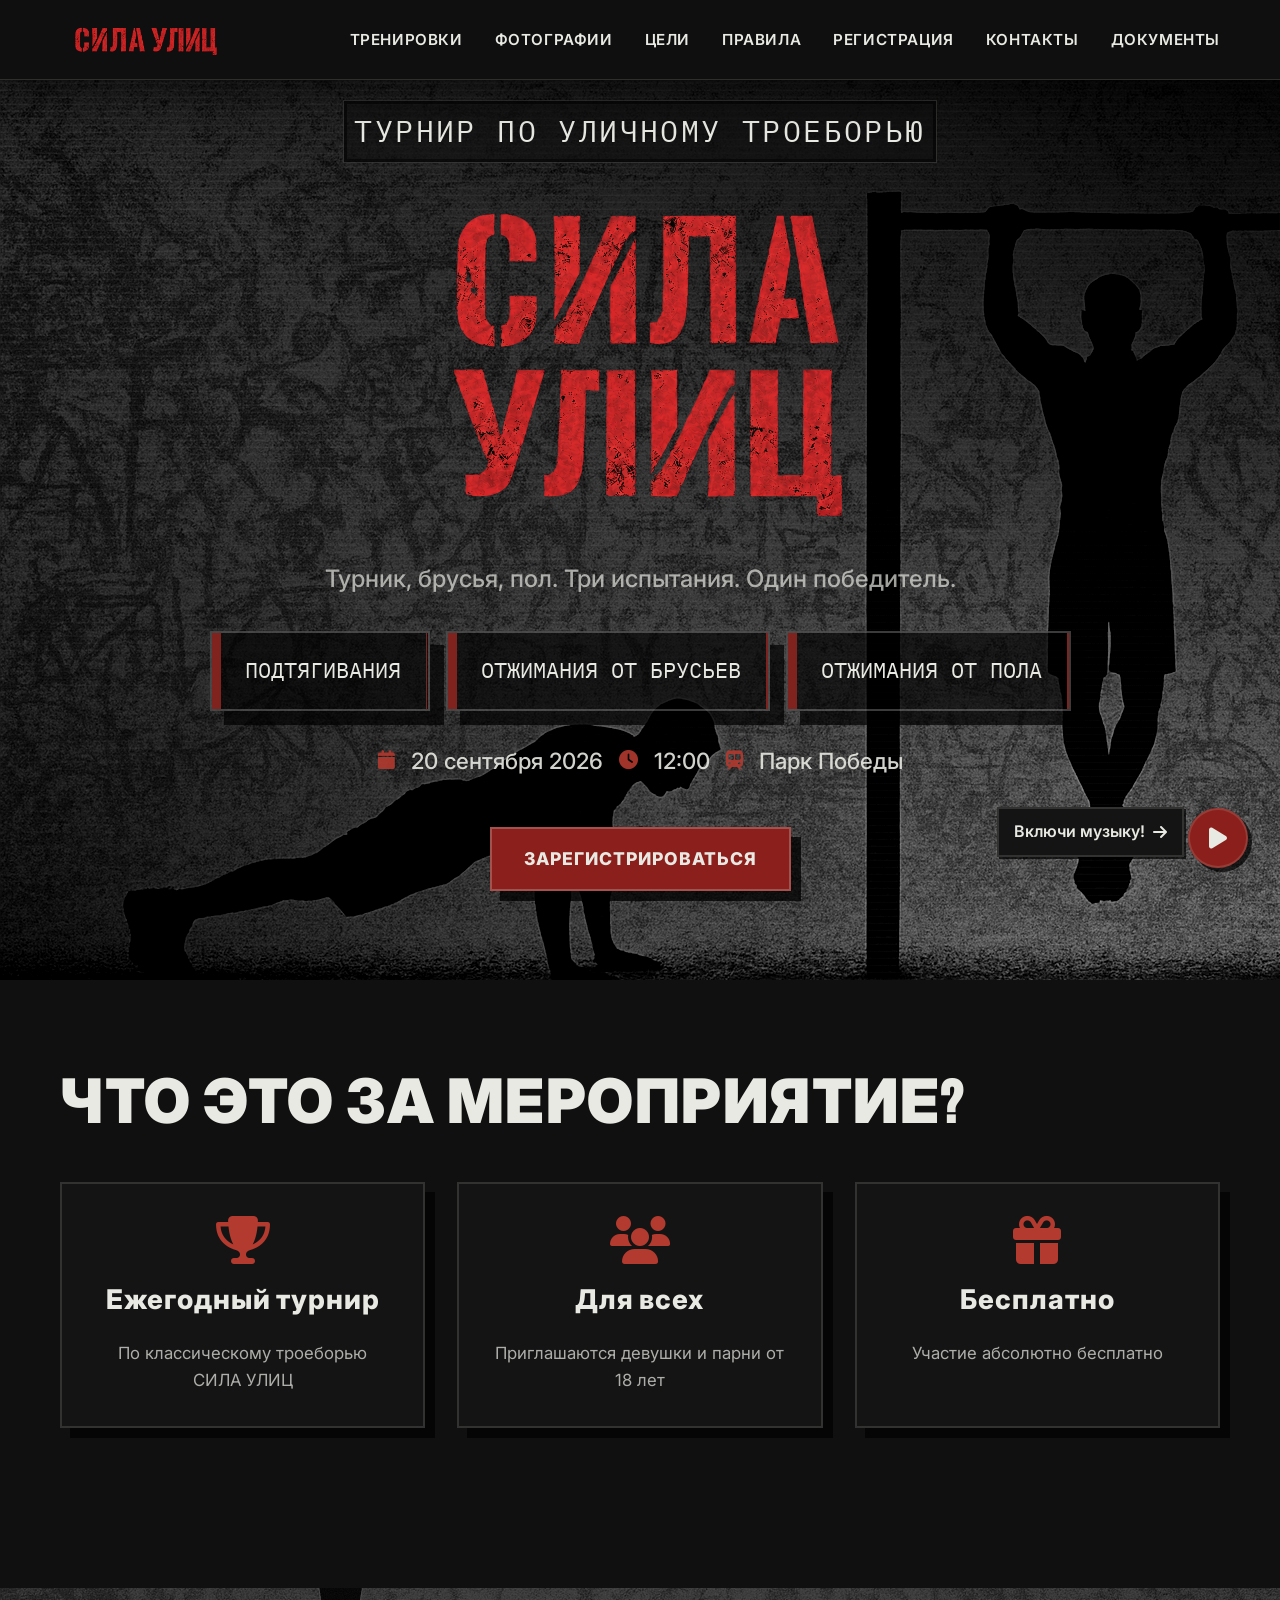
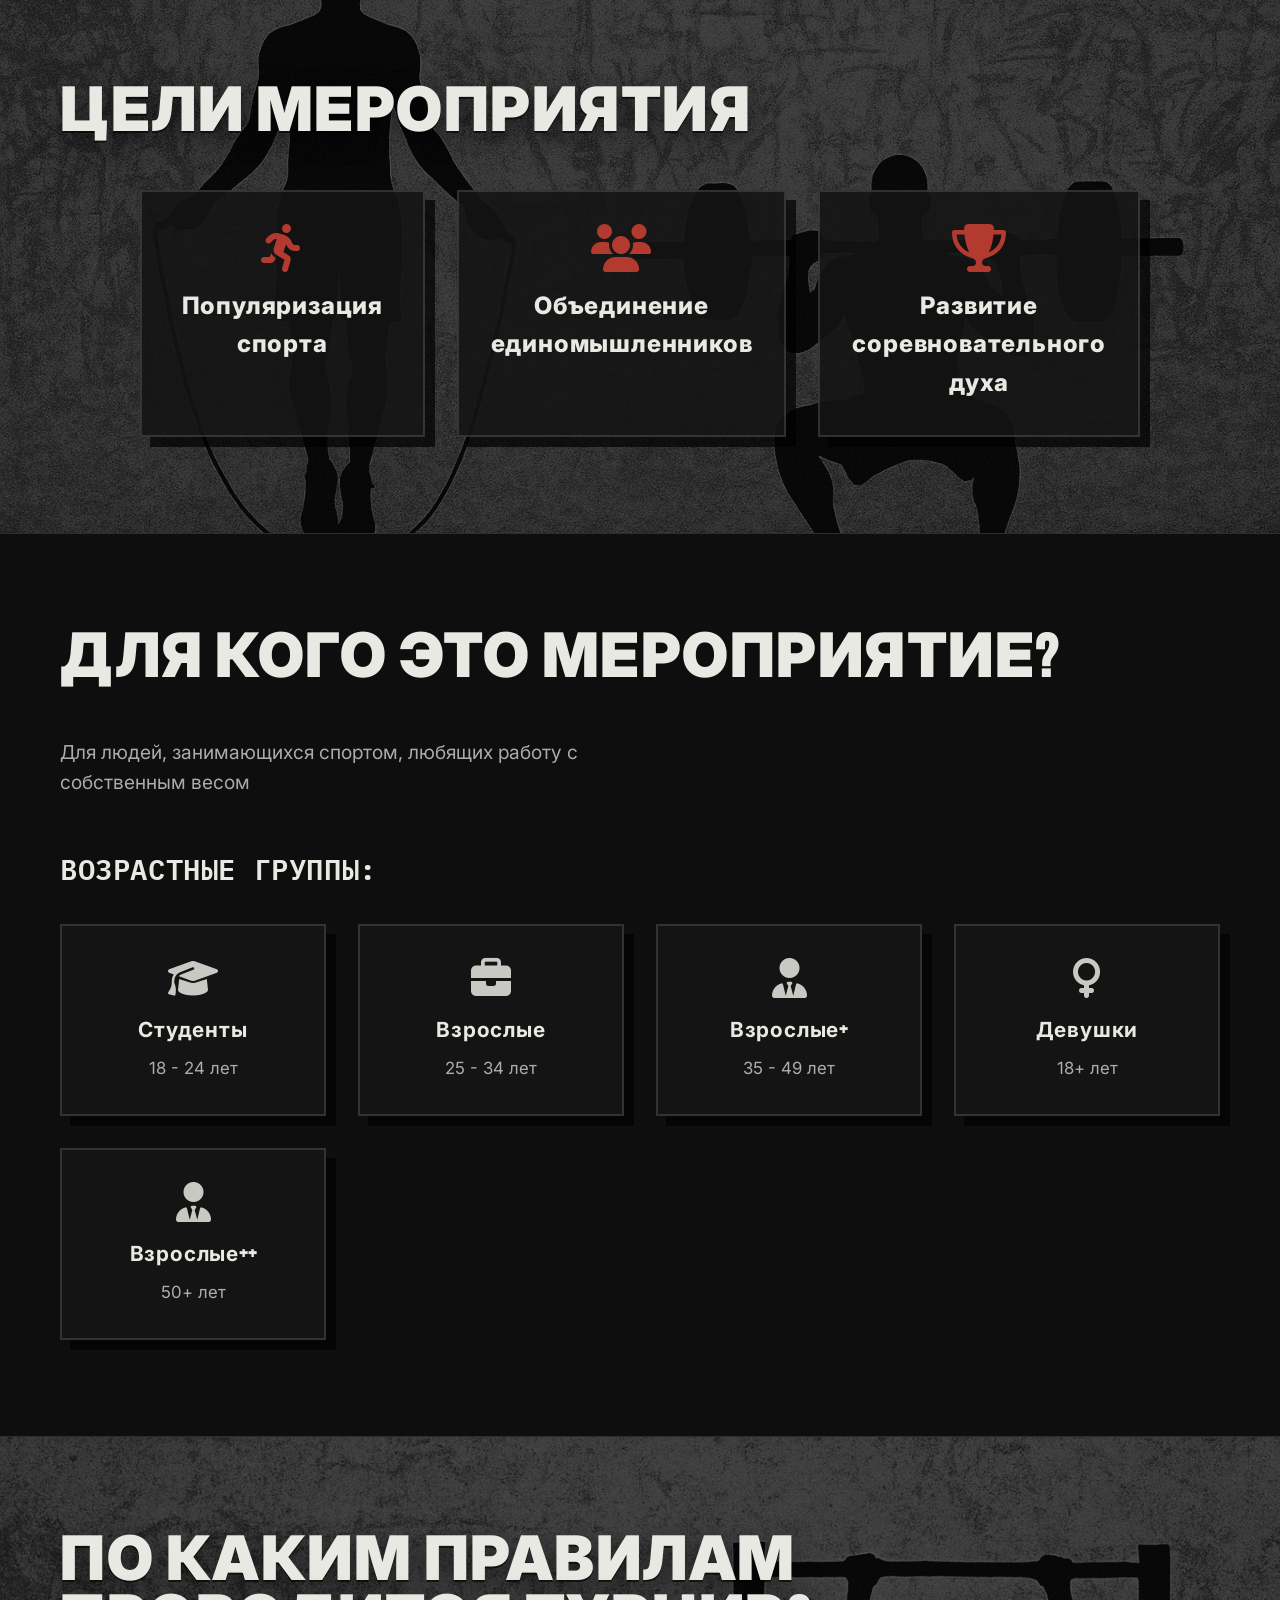
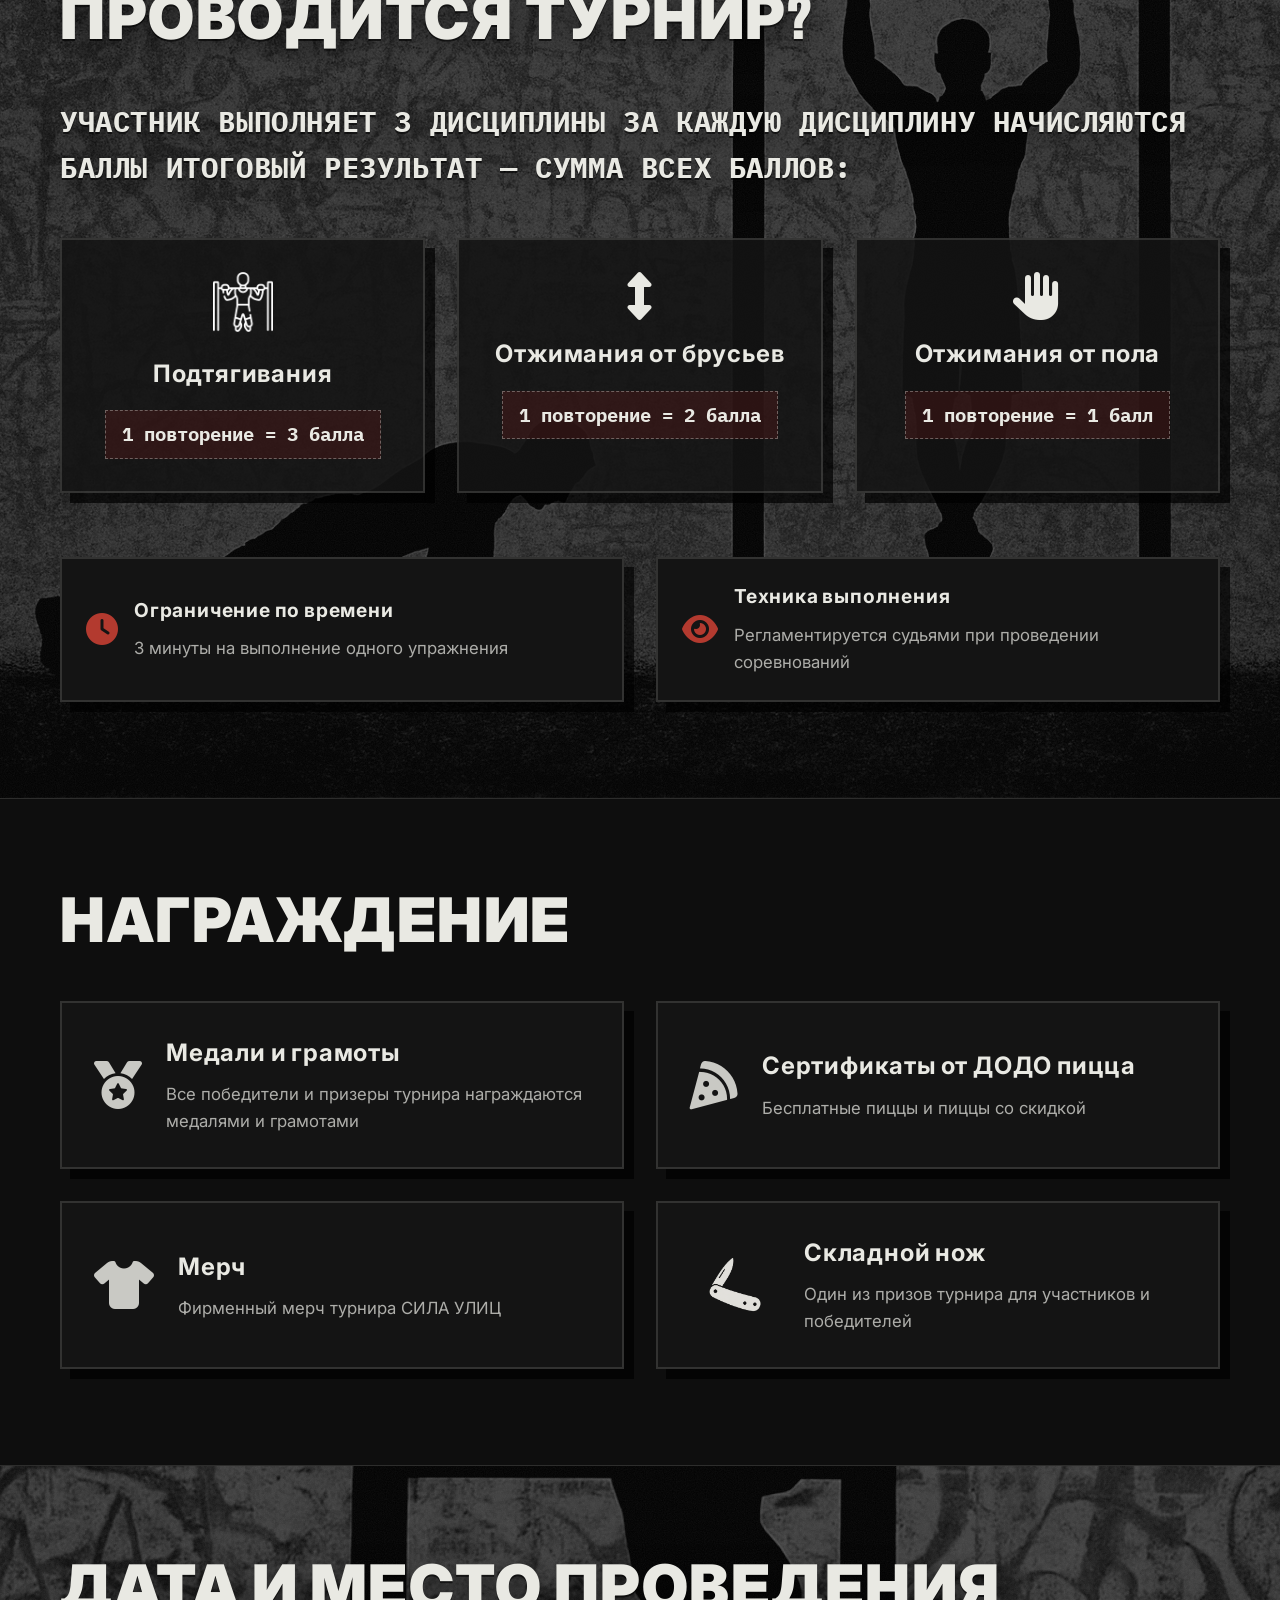
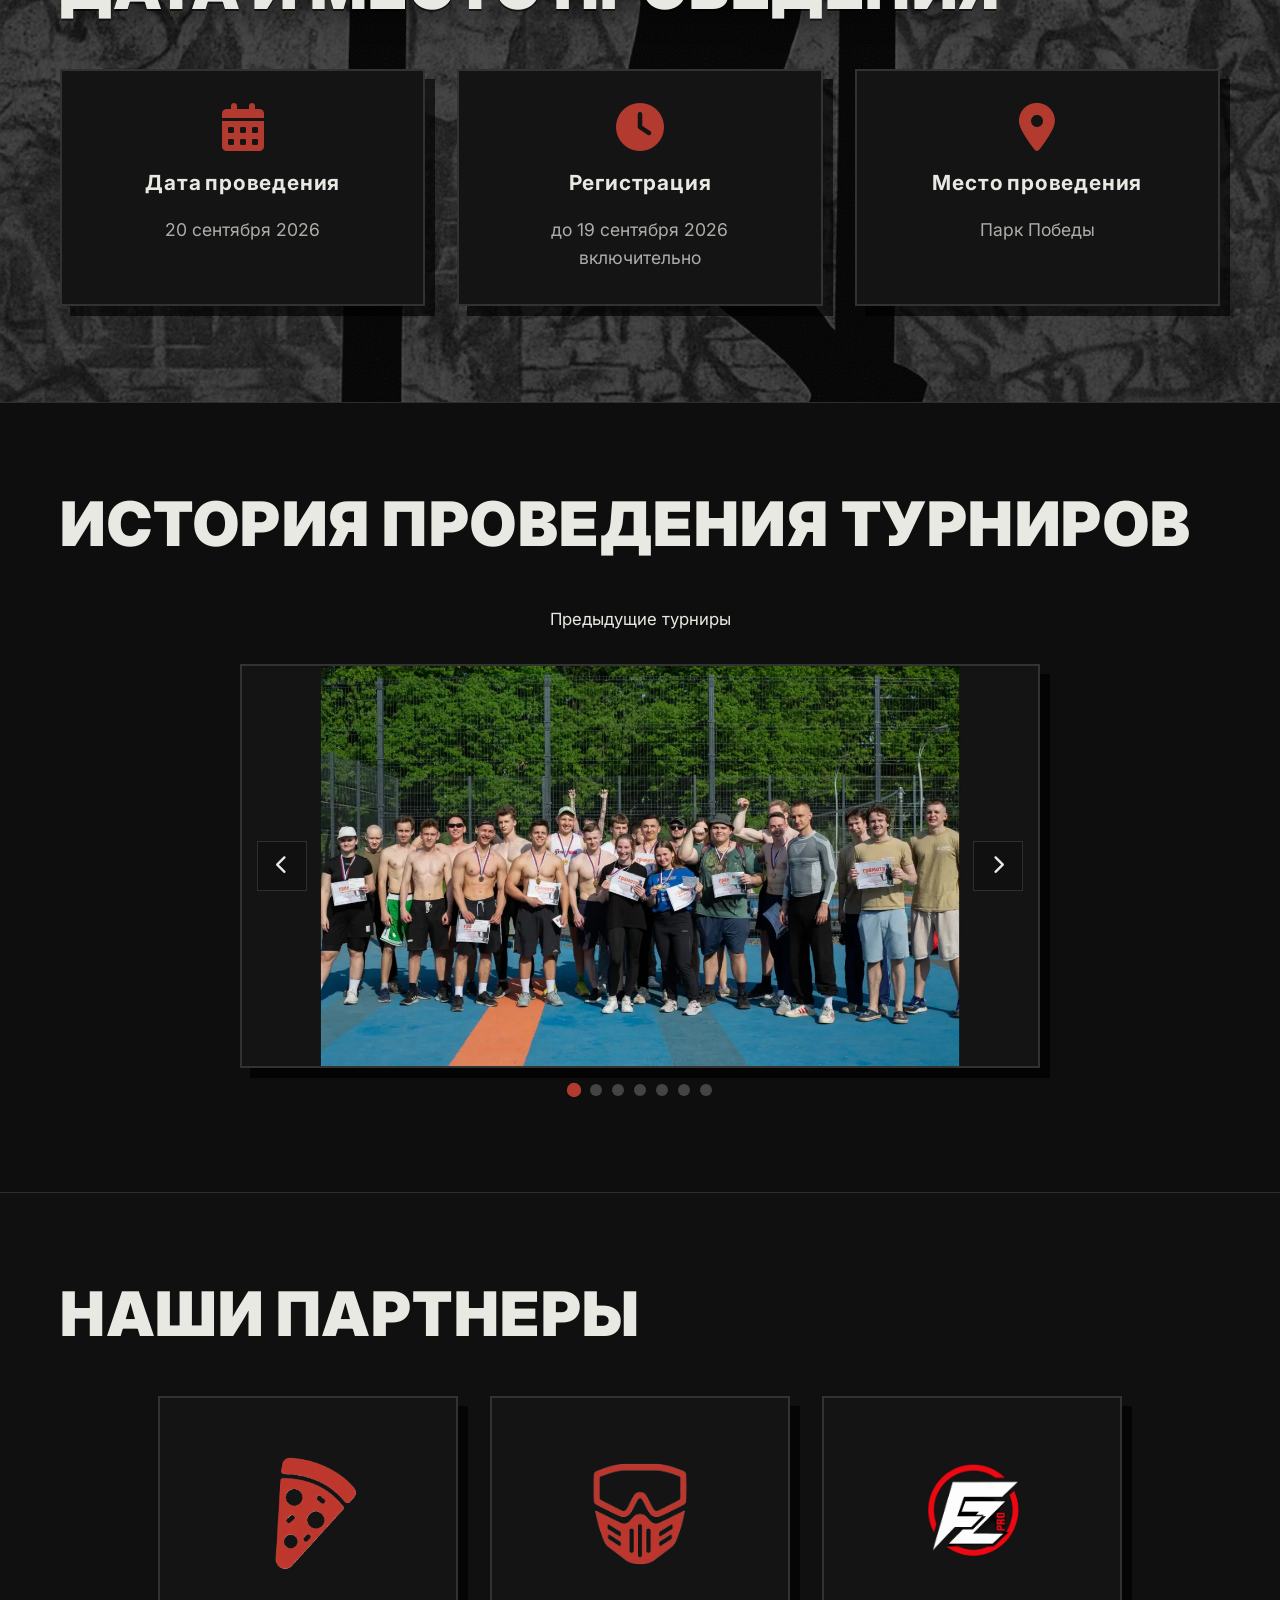
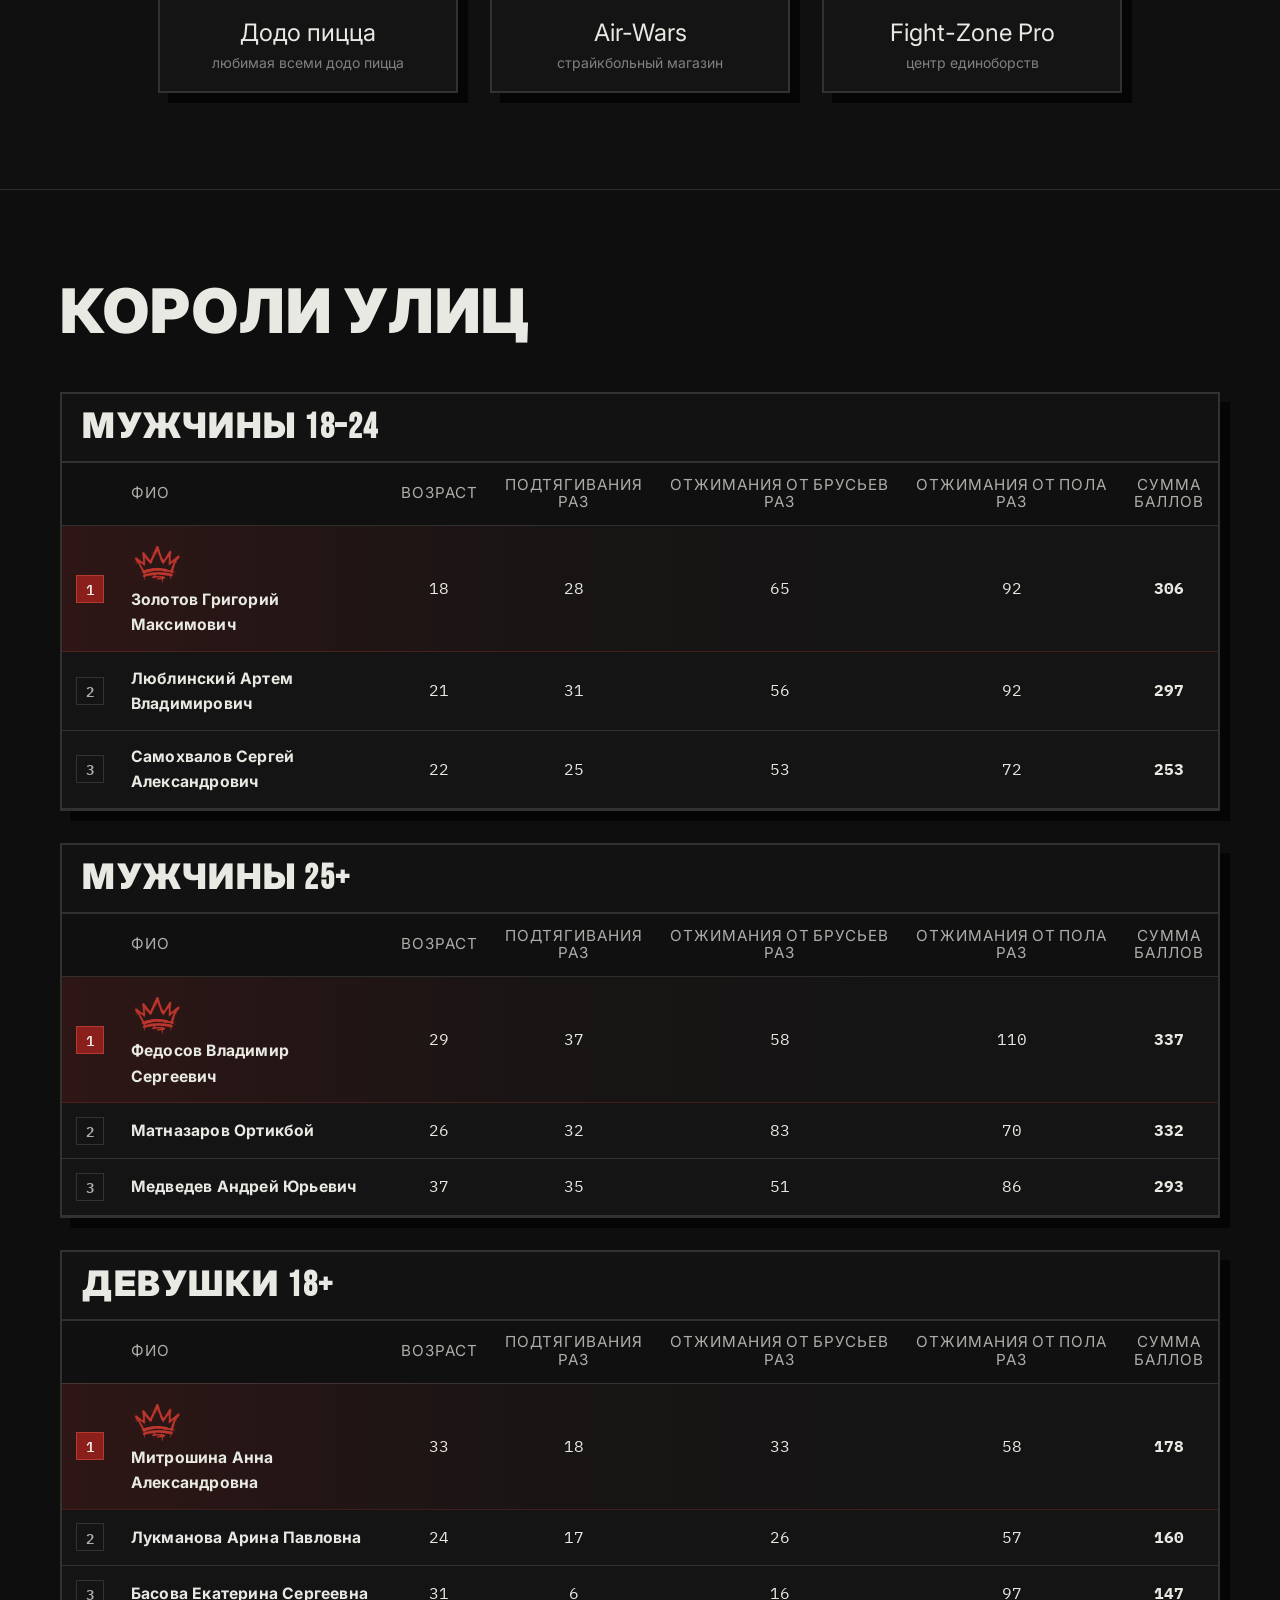
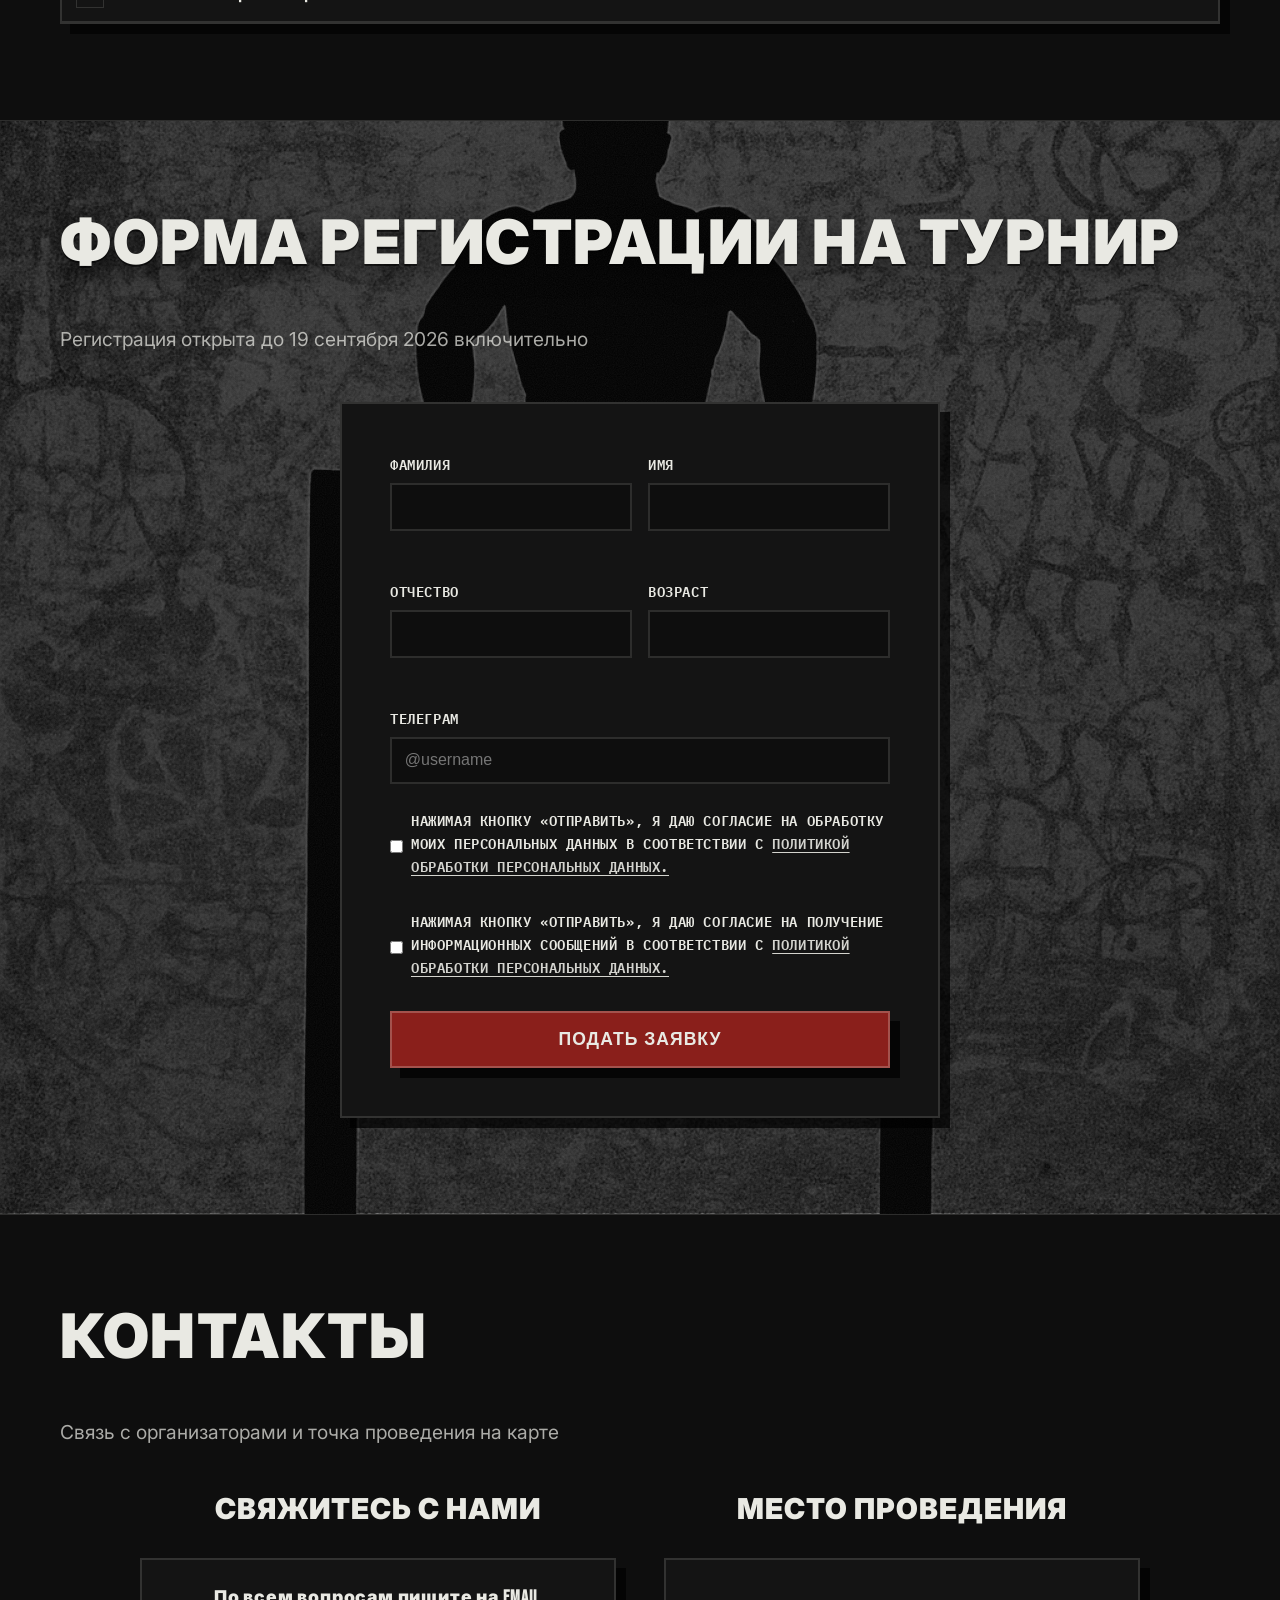
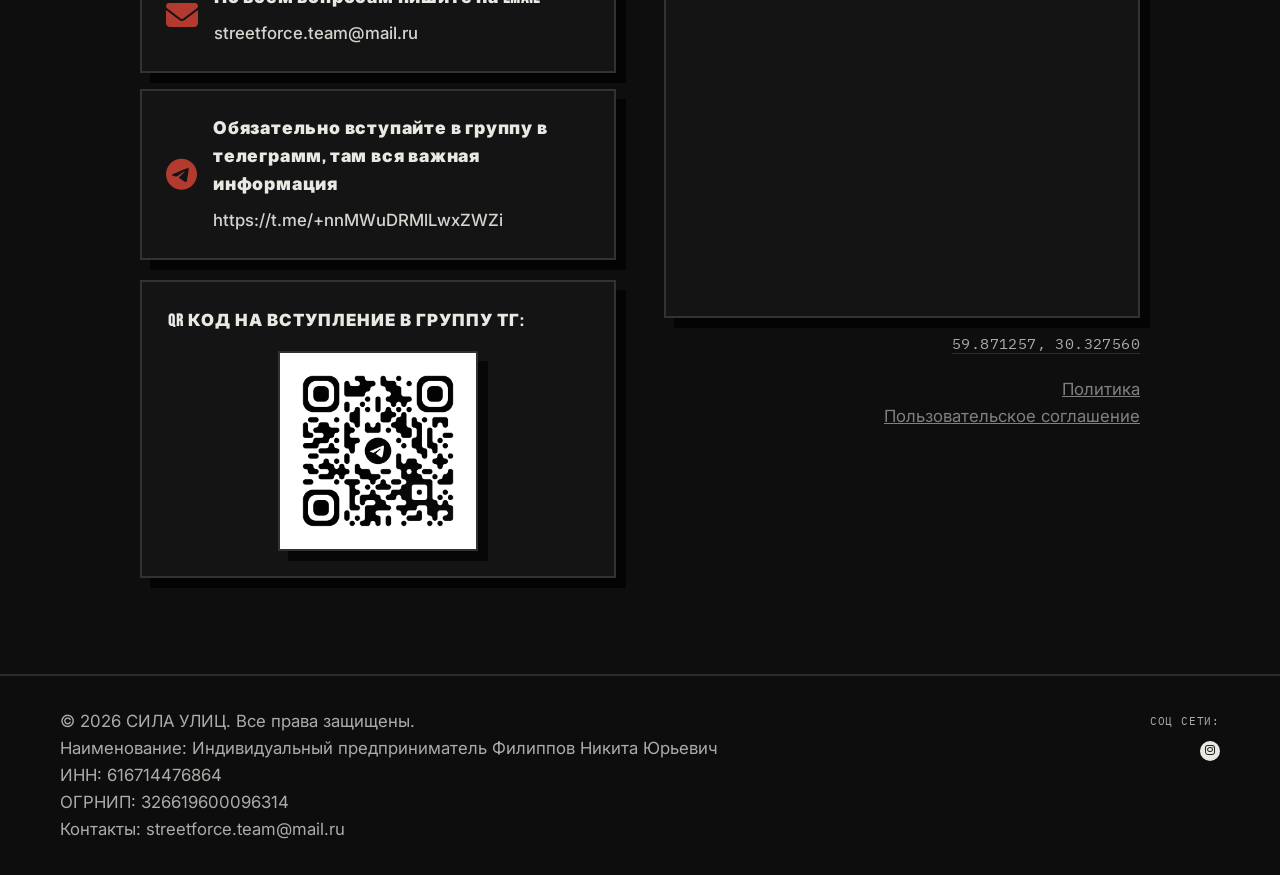
==== commit 2ed6e86b: "Drop About from the header and give the logo more room. Co-authored-by: Cursor <cursoragent@cursor.c" ====
--- a/index.html
+++ b/index.html
@@ -21,7 +21,6 @@
                 <ul class="nav-links">
                     <li><a href="/training">Тренировки</a></li>
                     <li><a href="/photos">Фотографии</a></li>
-                    <li><a href="/#about">О турнире</a></li>
                     <li><a href="/#goals">Цели</a></li>
                     <li><a href="/#rules">Правила</a></li>
                     <li><a href="/#registration">Регистрация</a></li>
--- a/styles.css
+++ b/styles.css
@@ -112,6 +112,12 @@
     width: 100%;
     justify-content: space-between;
     align-items: center;
+    gap: 2.5rem;
+}
+
+.nav-brand {
+    flex-shrink: 0;
+    margin-right: 0.75rem;
 }
 
 .nav-brand h1 {
@@ -2681,6 +2687,40 @@
 }
 
 /* Photos album */
+.photos-highlight {
+    margin-bottom: 2.5rem;
+}
+
+.photos-highlight-kicker {
+    font-family: var(--font-display);
+    font-size: clamp(1.4rem, 3vw, 2.2rem);
+    font-weight: 900;
+    letter-spacing: 1px;
+    text-transform: uppercase;
+    color: var(--paper);
+    margin-bottom: 1rem;
+}
+
+.photos-highlight-frame {
+    position: relative;
+    width: 100%;
+    aspect-ratio: 16 / 9;
+    background: #000;
+    border: var(--stroke) solid var(--line);
+    box-shadow: var(--shadow) var(--shadow) 0 rgba(0,0,0,0.65);
+    overflow: hidden;
+}
+
+.photos-highlight-frame video,
+.photos-highlight-frame iframe {
+    position: absolute;
+    inset: 0;
+    width: 100%;
+    height: 100%;
+    border: 0;
+    background: #000;
+}
+
 .photos-toolbar {
     display: flex;
     flex-wrap: wrap;
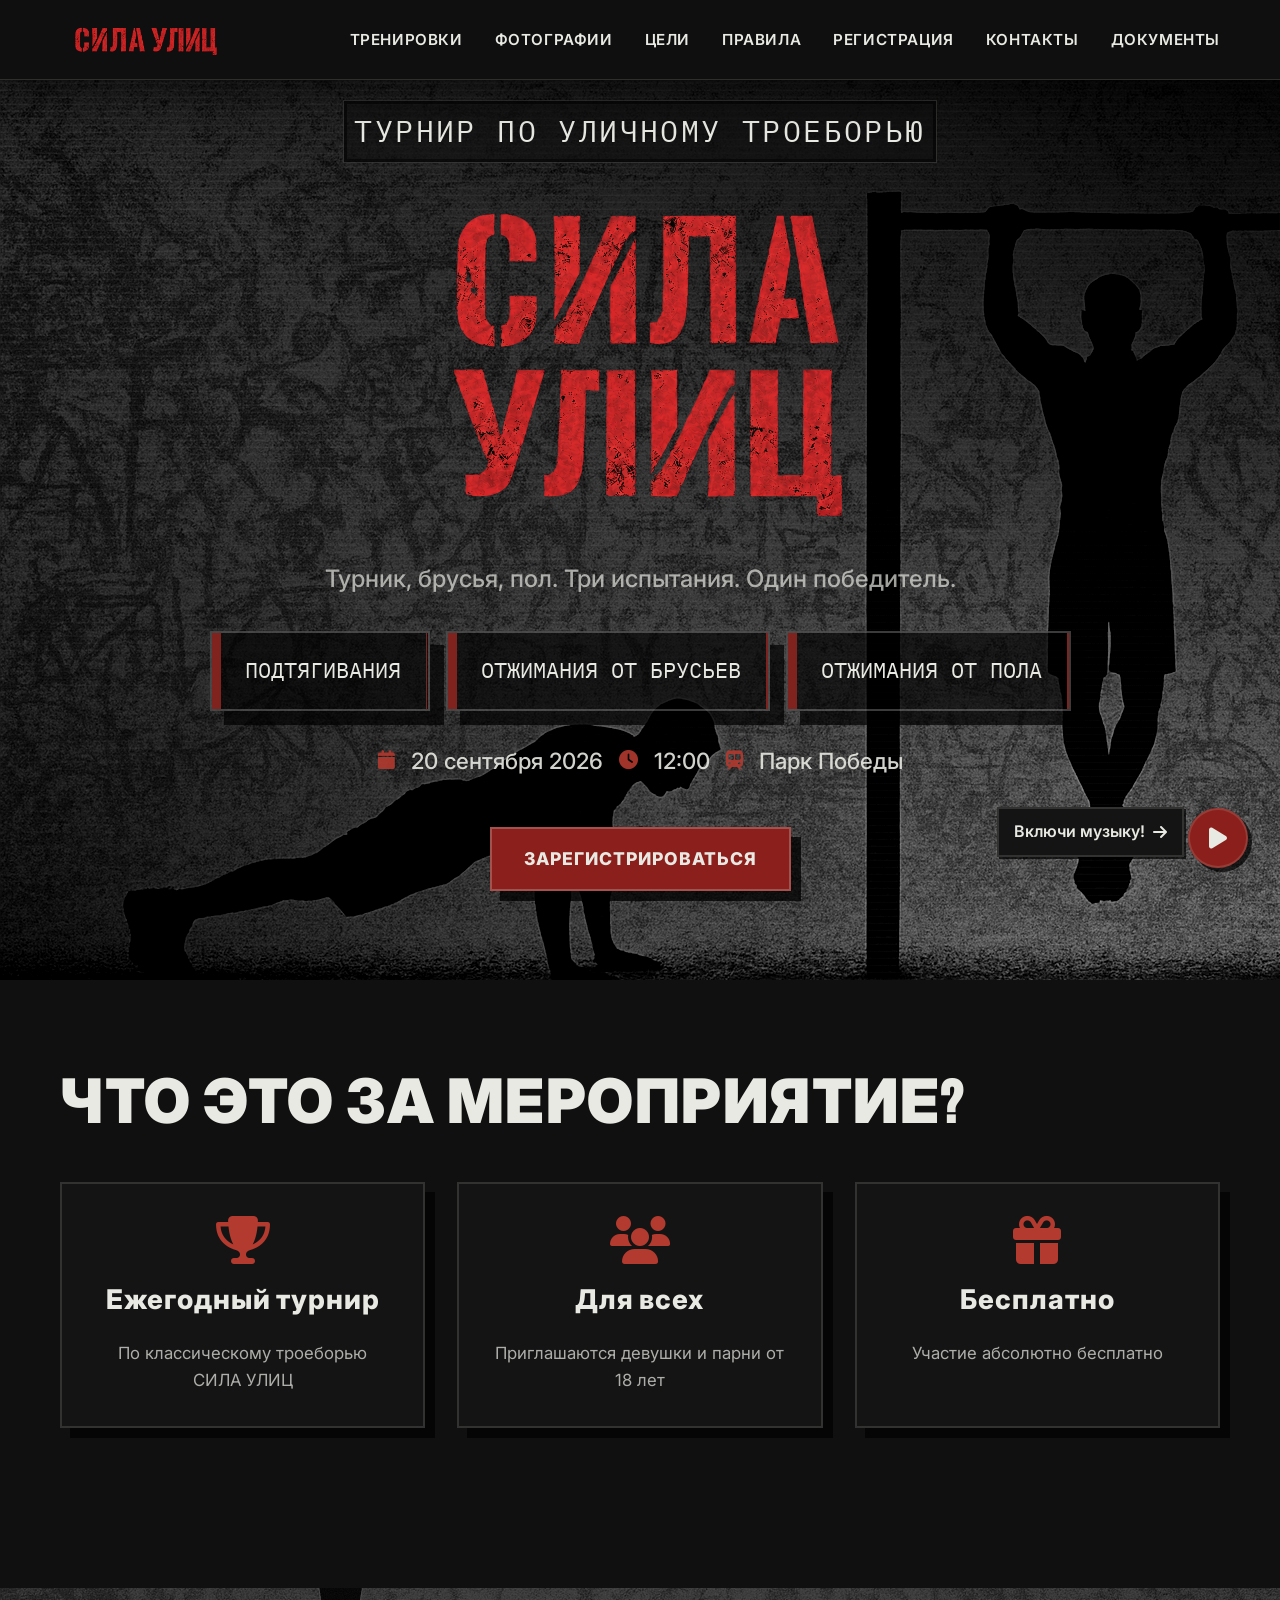
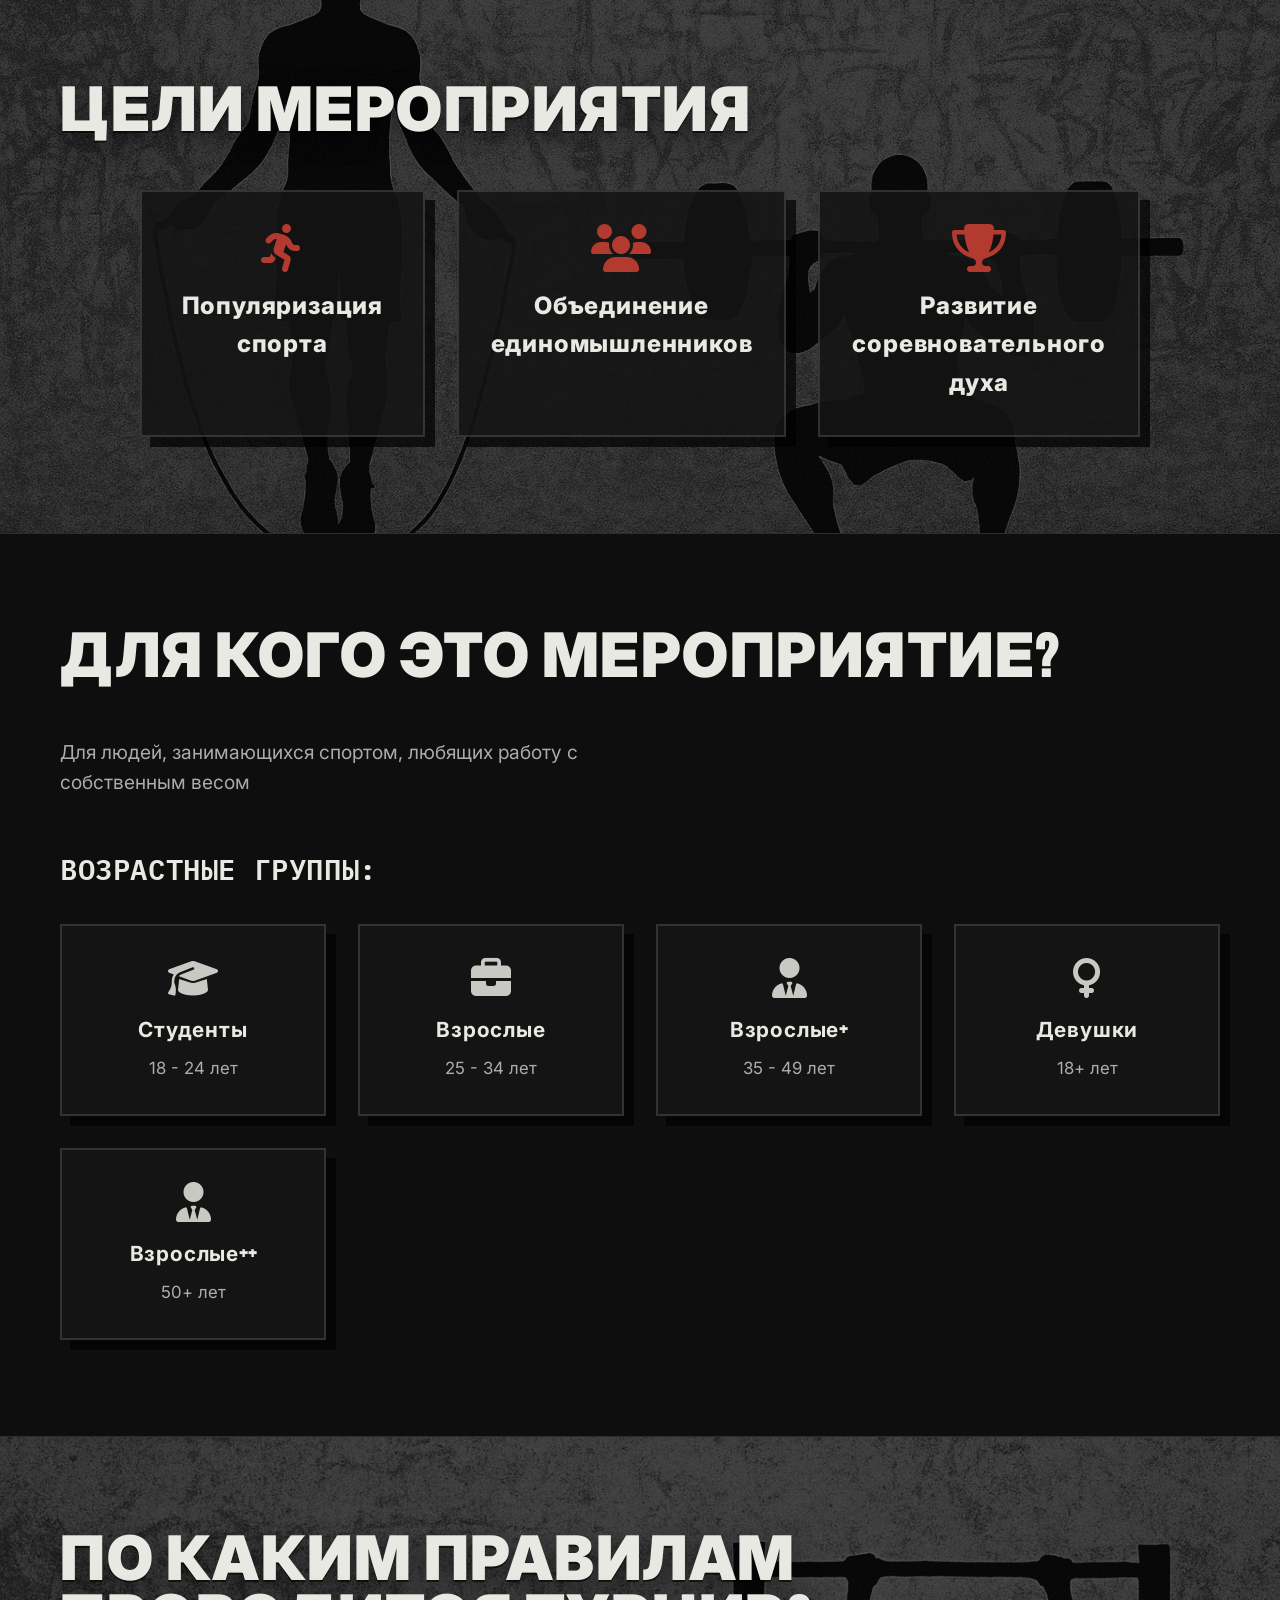
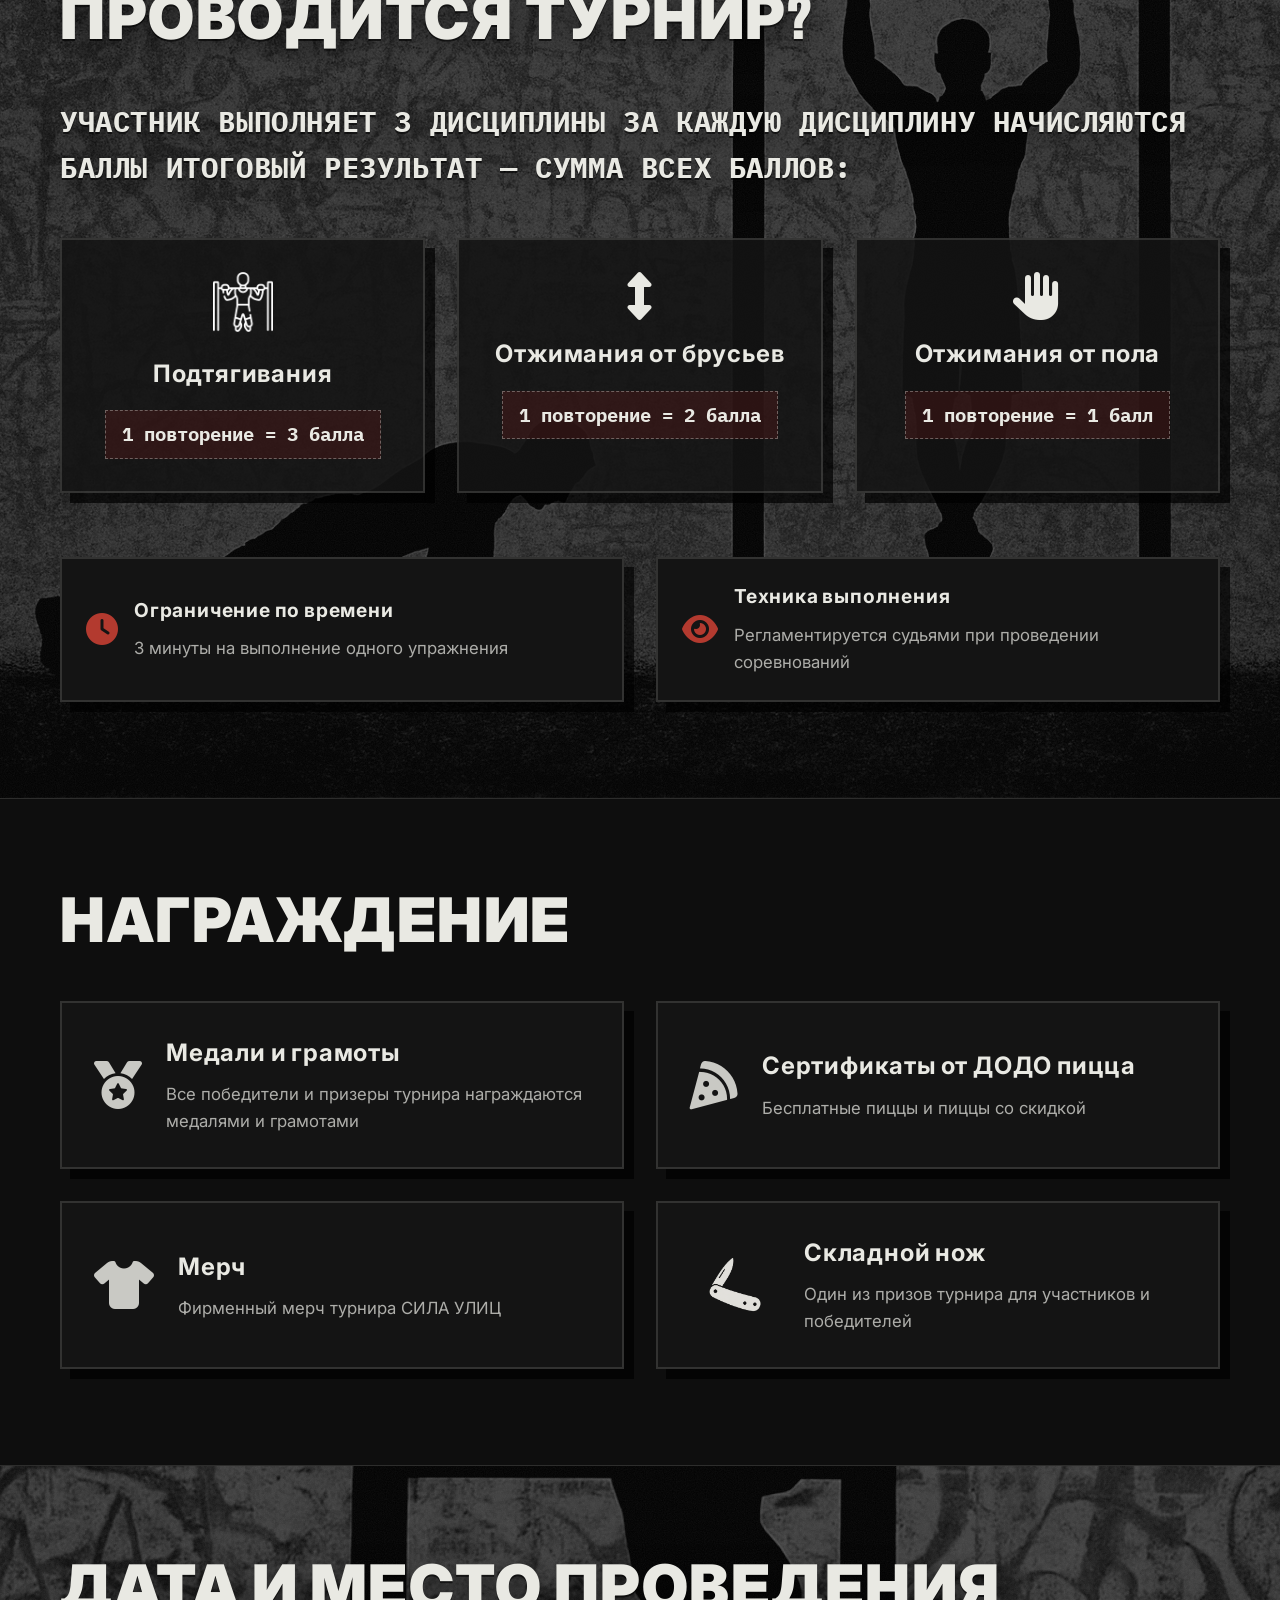
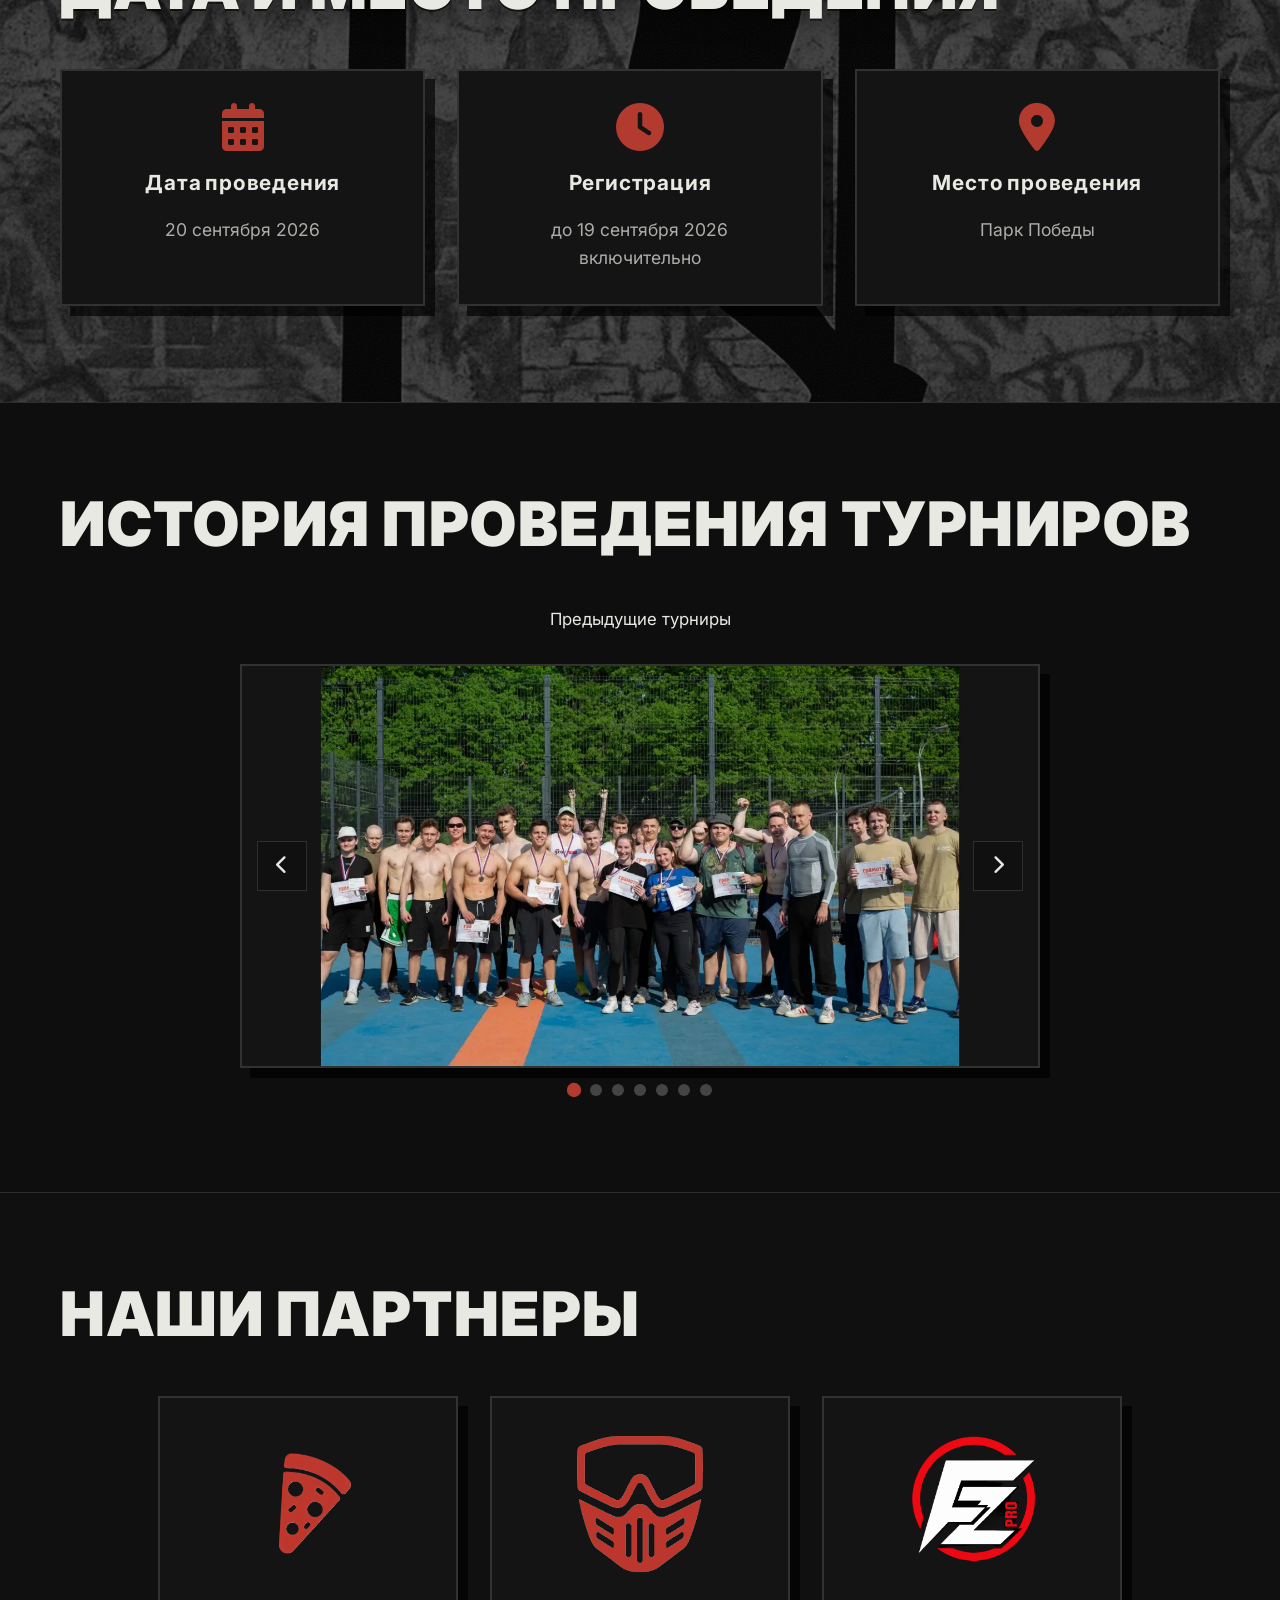
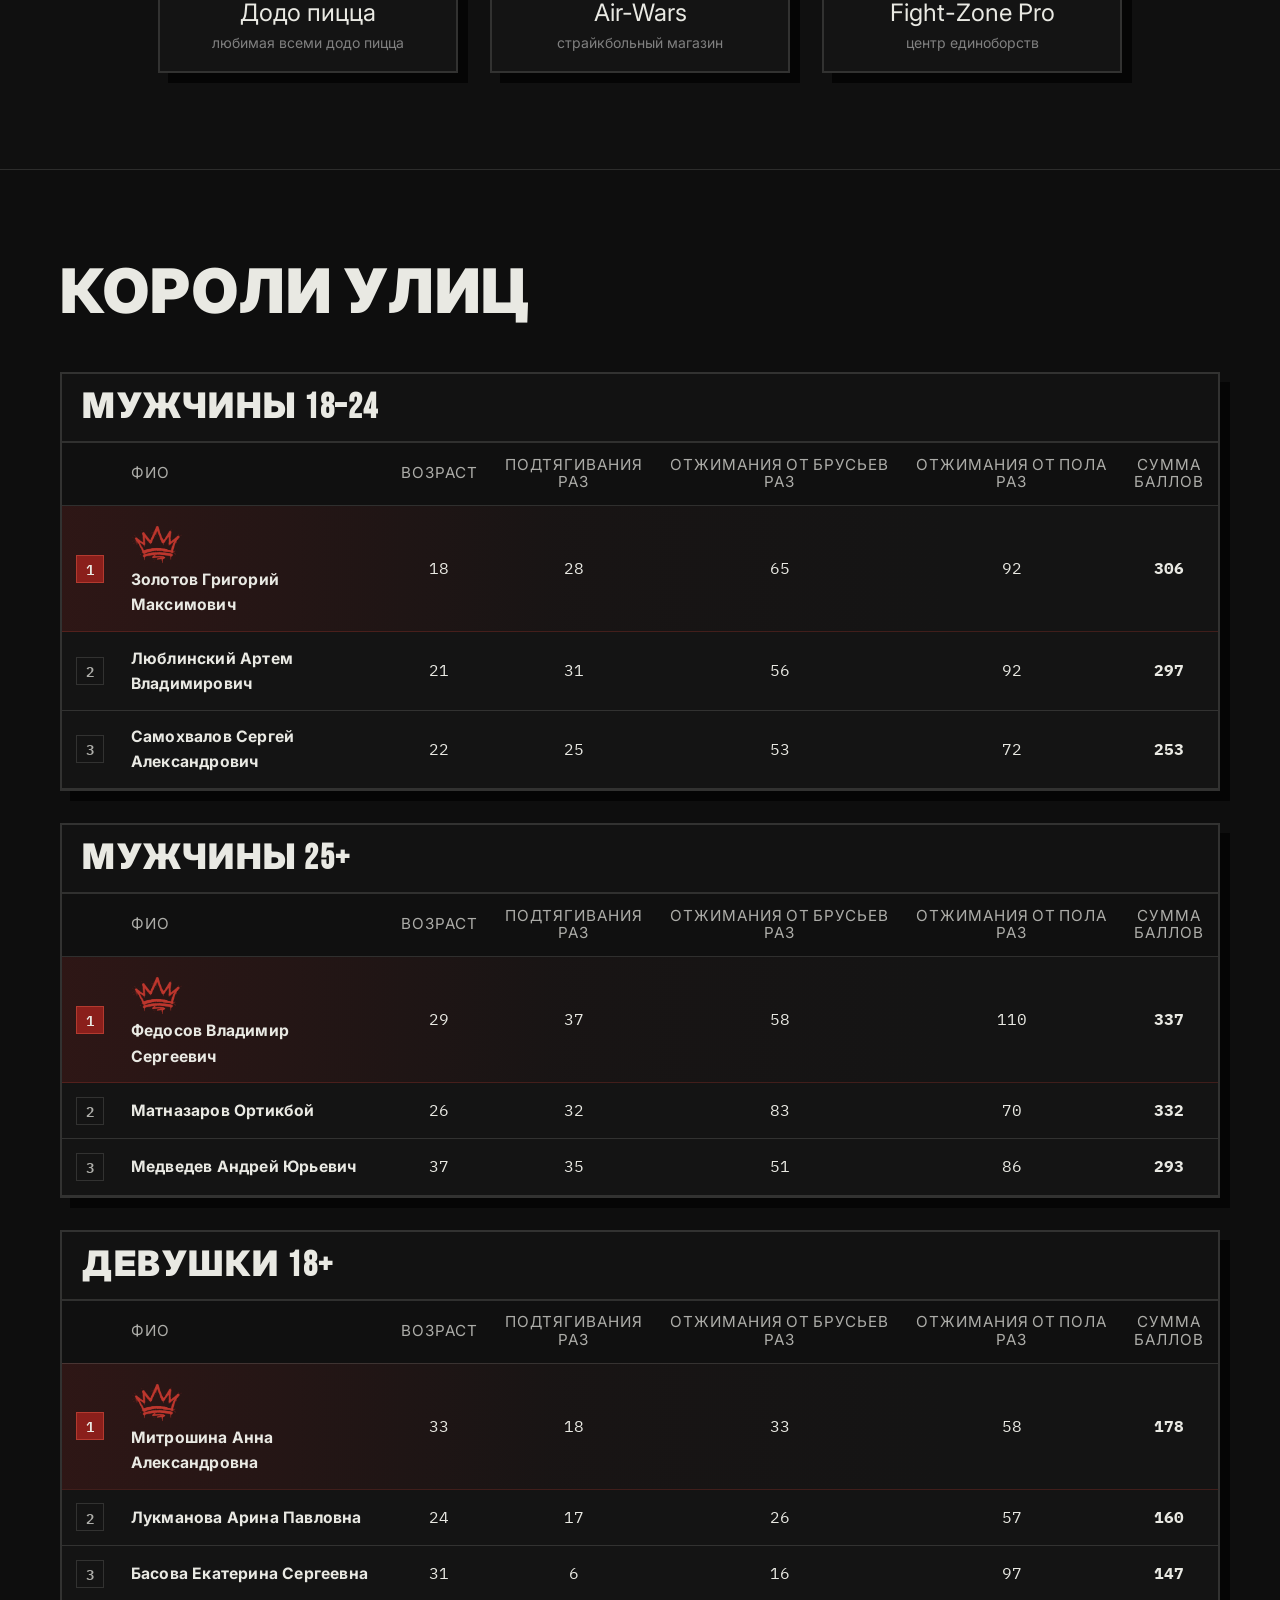
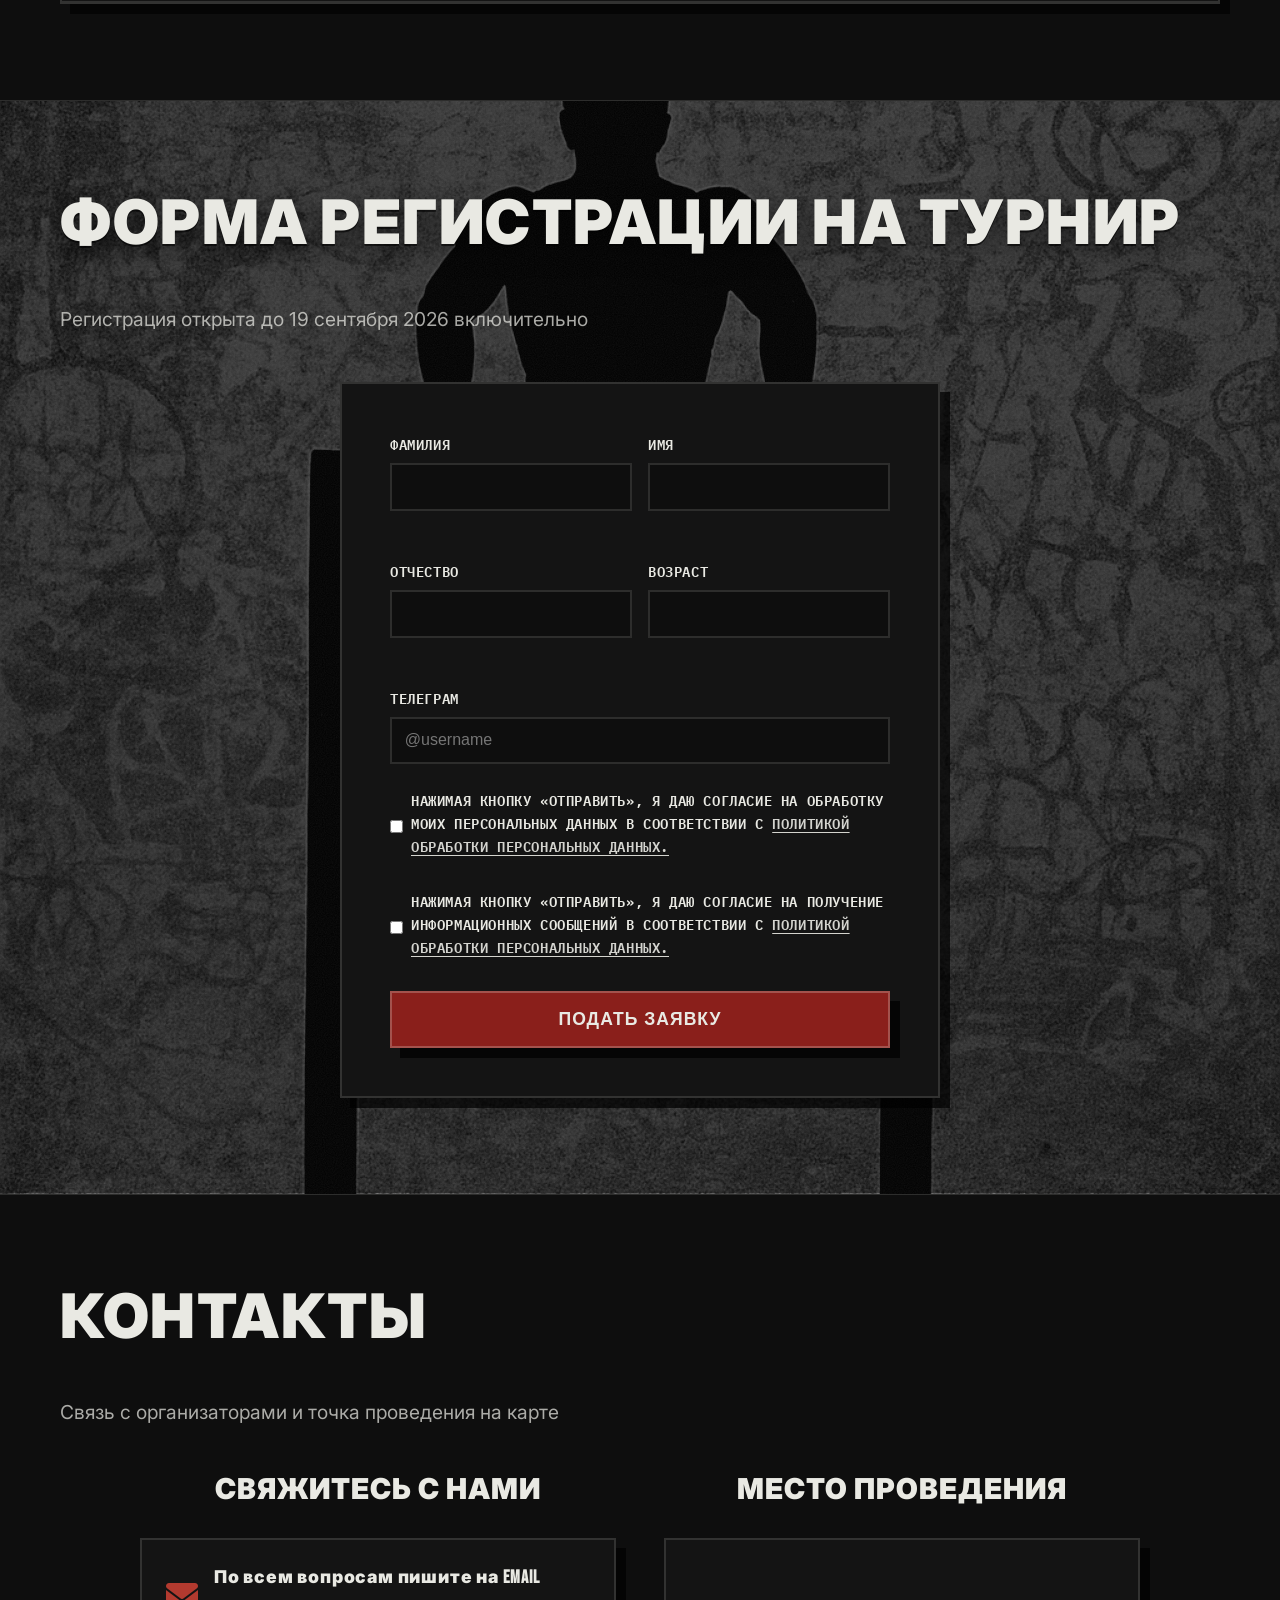
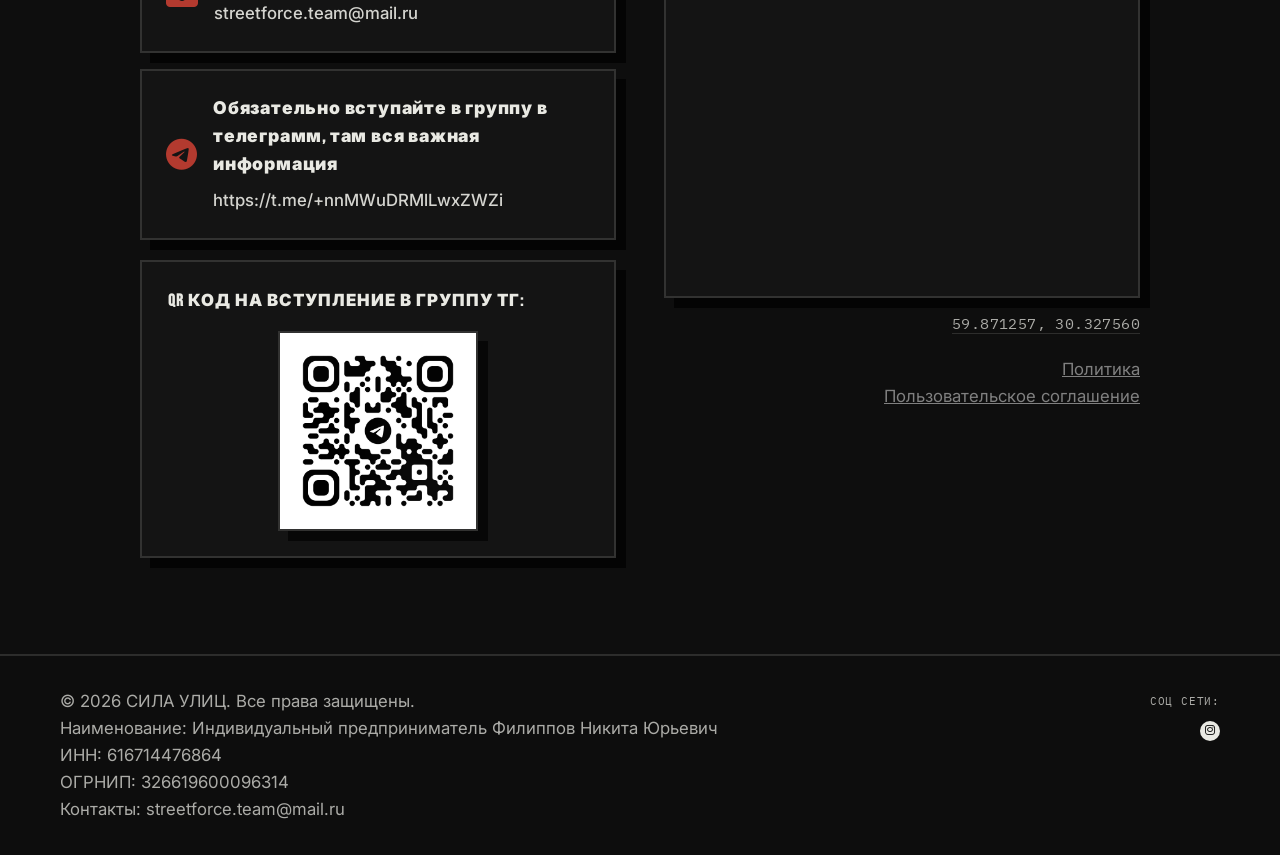
==== commit 011ffc34: "Keep partner icons centered on iPhone mobile layout. Co-authored-by: Cursor <cursoragent@cursor.com>" ====
--- a/index.html
+++ b/index.html
@@ -5,7 +5,7 @@
     <meta name="viewport" content="width=device-width, initial-scale=1.0, maximum-scale=1.0, user-scalable=no">
     <title>СИЛА УЛИЦ - Турнир по классическому троеборью</title>
     <link rel="icon" type="image/png" sizes="32x32" href="images/logoSmall.png">
-    <link rel="stylesheet" href="styles.css?v=20260911d">
+    <link rel="stylesheet" href="styles.css?v=20260911e">
     <link href="https://fonts.googleapis.com/css2?family=Bebas+Neue&family=IBM+Plex+Mono:wght@400;500;600&family=Inter:wght@400;500;600;700;800;900&display=swap" rel="stylesheet">
     <link rel="stylesheet" href="https://cdnjs.cloudflare.com/ajax/libs/font-awesome/6.4.0/css/all.min.css">
 </head>
@@ -315,20 +315,20 @@
         <div class="container">
             <h2 class="section-title">Наши партнеры</h2>
             <div class="partners-content">
-                <a class="partner-logo" href="https://dodopizza.ru/" target="_blank" rel="noopener noreferrer" style="text-decoration: none; color: inherit; flex-direction: column; display: flex; align-items: center;">
-                    <img src="images/pizza.png" alt="Пицца" class="partner-img" style="height: 200px;">
-                    <p style="font-size: 24px;">Додо пицца</p>
-                    <p style="font-size: 14px; color: gray;">любимая всеми додо пицца</p>
+                <a class="partner-logo" href="https://dodopizza.ru/" target="_blank" rel="noopener noreferrer">
+                    <img src="images/pizza.png" alt="Додо пицца" class="partner-img">
+                    <p class="partner-name">Додо пицца</p>
+                    <p class="partner-desc">любимая всеми додо пицца</p>
                 </a>
-                <a class="partner-logo" href="https://air-wars.ru/" target="_blank" rel="noopener noreferrer" style="text-decoration: none; color: inherit; flex-direction: column; display: flex; align-items: center;">
-                    <img src="images/mask.png" alt="Маска" class="partner-img" style="margin: auto; width: 50%; height: auto;">
-                    <p style="font-size: 24px;">Air-Wars</p>
-                    <p style="font-size: 14px; color: gray;">страйкбольный магазин</p>
+                <a class="partner-logo" href="https://air-wars.ru/" target="_blank" rel="noopener noreferrer">
+                    <img src="images/mask.png" alt="Air-Wars" class="partner-img">
+                    <p class="partner-name">Air-Wars</p>
+                    <p class="partner-desc">страйкбольный магазин</p>
                 </a>
-                <a class="partner-logo" href="https://fight-zone.pro/" target="_blank" rel="noopener noreferrer" style="text-decoration: none; color: inherit; flex-direction: column; display: flex; align-items: center;">
-                    <img src="images/sponsor3.png" alt="Маска" class="partner-img" style="margin: auto; width: 50%; height: auto;">
-                    <p style="font-size: 24px;">Fight-Zone Pro</p>
-                    <p style="font-size: 14px; color: gray;">центр единоборств</p>
+                <a class="partner-logo" href="https://fight-zone.pro/" target="_blank" rel="noopener noreferrer">
+                    <img src="images/sponsor3.png" alt="Fight-Zone Pro" class="partner-img">
+                    <p class="partner-name">Fight-Zone Pro</p>
+                    <p class="partner-desc">центр единоборств</p>
                 </a>
             </div>
         </div>
--- a/styles.css
+++ b/styles.css
@@ -909,11 +909,17 @@
 }
 
 /* Partners Section */
+#partners {
+    overflow-x: clip;
+}
+
 .partners-content {
-    margin: auto;
-    width: min-content;
+    margin-inline: auto;
+    width: min(100%, max-content);
     display: grid;
-    grid-template-columns: 1fr 1fr 1fr;
+    grid-template-columns: repeat(3, minmax(0, 300px));
+    justify-content: center;
+    justify-items: center;
     gap: 2rem;
     text-align: center;
 }
@@ -929,15 +935,21 @@
 }
 
 .partner-logo {
-    width: 300px;
-    display: inline-block;
+    width: 100%;
+    max-width: 300px;
+    min-width: 0;
+    display: flex;
+    flex-direction: column;
+    align-items: center;
+    text-align: center;
+    text-decoration: none;
+    color: inherit;
     background: var(--panel);
     border-radius: var(--radius);
     padding: 1rem;
     margin: 0;
     border: var(--stroke) solid var(--line);
     transition: transform 0.3s ease, box-shadow 0.3s ease;
-    max-width: 300px;
     box-shadow: var(--shadow) var(--shadow) 0 rgba(0,0,0,0.65);
 }
 
@@ -952,12 +964,27 @@
 }
 
 .partner-img {
+    display: block;
+    width: 180px;
+    height: 180px;
+    max-width: 100%;
+    margin: 0 auto;
+    object-fit: contain;
+    object-position: center;
+    flex-shrink: 0;
+}
+
+.partner-name {
+    font-size: 24px;
     width: 100%;
-    height: auto;
-    max-width: 250px;
-    display: block;
-    object-fit: contain;
-    border-radius: var(--radius);
+    text-align: center;
+}
+
+.partner-desc {
+    font-size: 14px;
+    color: gray;
+    width: 100%;
+    text-align: center;
 }
 
 .partner-placeholder i {
@@ -1743,7 +1770,21 @@
     }
 
     .partners-content {
-        margin: auto;
+        width: 100%;
+        max-width: 100%;
+        margin-inline: auto;
+        grid-template-columns: minmax(0, 1fr);
+        justify-items: center;
+    }
+
+    .partner-logo {
+        width: 100%;
+        max-width: min(300px, 100%);
+    }
+
+    .partner-img {
+        width: 150px;
+        height: 150px;
     }
 
     .kings-table thead {
@@ -1848,8 +1889,13 @@
     }
 
     .partner-logo {
-        /* max-width: 200px; */
         padding: 0.75rem;
+        max-width: 100%;
+    }
+
+    .partner-img {
+        width: 140px;
+        height: 140px;
     }
 }
 
